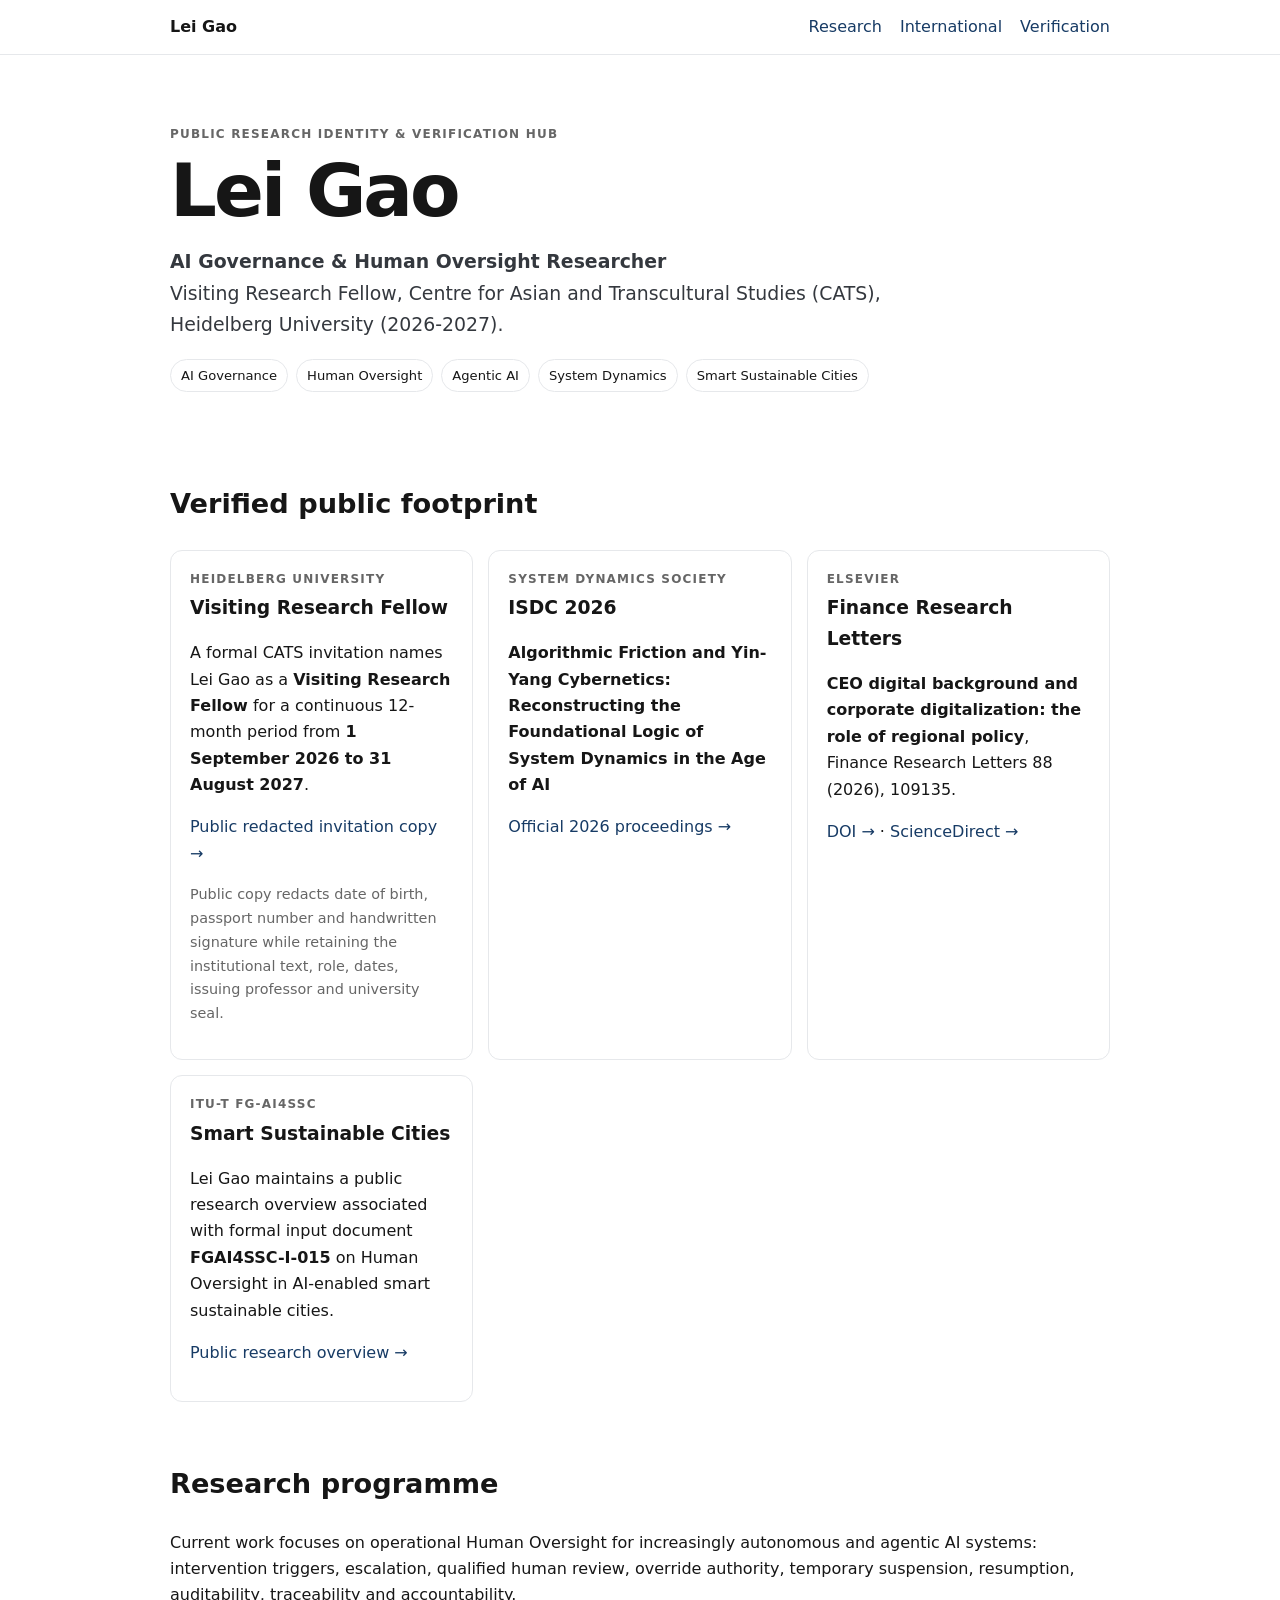
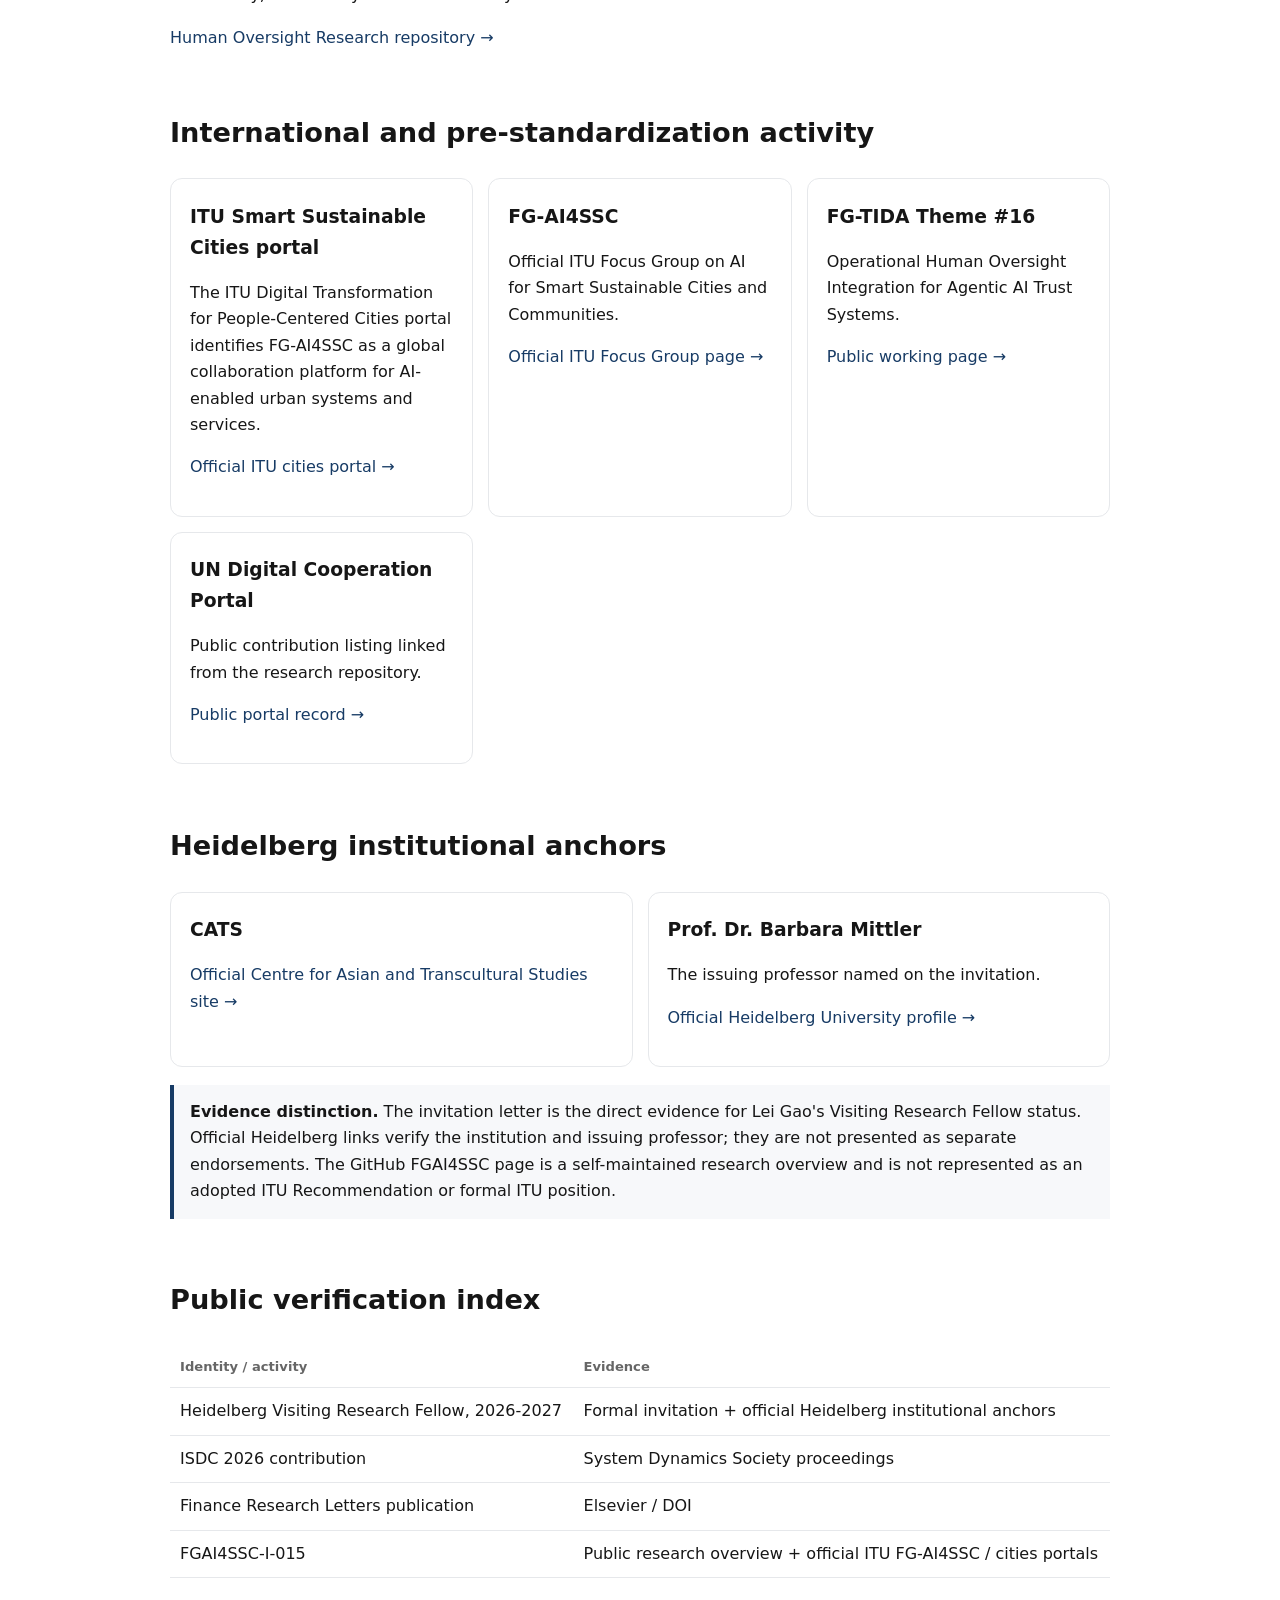
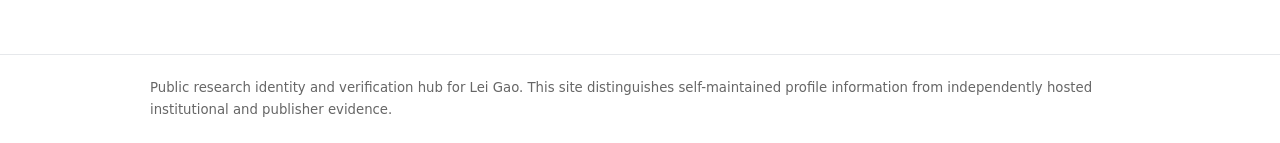
==== index.html @ b0c69d14 "Add files via upload" ====
<!doctype html>
<html lang="en">
<head>
<meta charset="utf-8">
<meta name="viewport" content="width=device-width, initial-scale=1">
<title>Lei Gao | AI Governance & Human Oversight Researcher</title>
<meta name="description" content="Public research identity and verification hub for Lei Gao: Heidelberg University, AI Governance, Human Oversight, ITU smart sustainable cities, System Dynamics, and peer-reviewed research.">
<link rel="canonical" href="https://leigao-research.github.io/leigao-research/">
<meta name="robots" content="index,follow">
<style>
:root{--ink:#161616;--muted:#666;--line:#e6e8eb;--soft:#f7f8fa;--accent:#173b65;--max:980px}
*{box-sizing:border-box}body{margin:0;color:var(--ink);font-family:Inter,ui-sans-serif,system-ui,-apple-system,"Segoe UI",Arial,sans-serif;line-height:1.65;background:#fff}
a{color:var(--accent);text-decoration:none}a:hover{text-decoration:underline}
header{border-bottom:1px solid var(--line);position:sticky;top:0;background:rgba(255,255,255,.97);z-index:5}
nav{max-width:var(--max);margin:auto;padding:14px 20px;display:flex;gap:18px;flex-wrap:wrap}
nav strong{margin-right:auto}.wrap{max-width:var(--max);margin:auto;padding:44px 20px 76px}
.hero{padding:26px 0 12px}.kicker{text-transform:uppercase;letter-spacing:.1em;font-size:.75rem;color:var(--muted);font-weight:800}
h1{font-size:clamp(2.5rem,7vw,4.6rem);letter-spacing:-.04em;line-height:1;margin:.12em 0 .25em}
h2{font-size:1.7rem;margin-top:2.2em}h3{margin:.2em 0 .55em}.lead{font-size:1.18rem;max-width:800px;color:#34383e}
.badges{display:flex;gap:8px;flex-wrap:wrap;margin:18px 0}.badge{border:1px solid var(--line);border-radius:999px;padding:5px 10px;font-size:.82rem}
.grid{display:grid;grid-template-columns:repeat(auto-fit,minmax(260px,1fr));gap:15px}.card{border:1px solid var(--line);border-radius:12px;padding:19px}
.evidence{border-left:4px solid var(--accent);padding:14px 16px;background:var(--soft);margin:18px 0}
table{width:100%;border-collapse:collapse}th,td{text-align:left;vertical-align:top;border-bottom:1px solid var(--line);padding:10px}th{font-size:.82rem;color:var(--muted)}
.note{font-size:.9rem;color:var(--muted)}footer{border-top:1px solid var(--line);padding:22px 20px;color:var(--muted);font-size:.83rem}footer div{max-width:var(--max);margin:auto}
</style>
<script type="application/ld+json">
{
  "@context":"https://schema.org",
  "@type":"ProfilePage",
  "@id":"https://leigao-research.github.io/leigao-research/#profile",
  "url":"https://leigao-research.github.io/leigao-research/",
  "mainEntity":{
    "@type":"Person",
    "@id":"https://leigao-research.github.io/leigao-research/#lei-gao",
    "name":"Lei Gao",
    "alternateName":["Gao Lei"],
    "url":"https://leigao-research.github.io/leigao-research/",
    "description":"AI Governance and Human Oversight researcher; Visiting Research Fellow at the Centre for Asian and Transcultural Studies (CATS), Heidelberg University, 2026-2027.",
    "affiliation":{
      "@type":"Organization",
      "name":"Centre for Asian and Transcultural Studies (CATS), Heidelberg University",
      "url":"https://www.cats.uni-heidelberg.de/index_en.html"
    },
    "sameAs":[
      "https://github.com/leigao-research",
      "https://www.linkedin.com/in/lei-gao-cybernetics"
    ],
    "knowsAbout":[
      "AI Governance","Human Oversight","Agentic AI","Responsible AI",
      "System Dynamics","Algorithmic Friction","Smart Sustainable Cities","Digital Governance"
    ]
  }
}
</script>
</head>
<body>
<header><nav><strong>Lei Gao</strong><a href="#research">Research</a><a href="#international">International</a><a href="#verification">Verification</a></nav></header>
<main class="wrap">
<section class="hero">
<div class="kicker">Public Research Identity & Verification Hub</div>
<h1>Lei Gao</h1>
<p class="lead"><strong>AI Governance & Human Oversight Researcher</strong><br>
Visiting Research Fellow, Centre for Asian and Transcultural Studies (CATS), Heidelberg University (2026-2027).</p>
<div class="badges"><span class="badge">AI Governance</span><span class="badge">Human Oversight</span><span class="badge">Agentic AI</span><span class="badge">System Dynamics</span><span class="badge">Smart Sustainable Cities</span></div>
</section>

<section id="verification">
<h2>Verified public footprint</h2>
<div class="grid">
<div class="card"><div class="kicker">Heidelberg University</div><h3>Visiting Research Fellow</h3>
<p>A formal CATS invitation names Lei Gao as a <strong>Visiting Research Fellow</strong> for a continuous 12-month period from <strong>1 September 2026 to 31 August 2027</strong>.</p>
<p><a href="heidelberg-invitation-lei-gao-2026-public.pdf">Public redacted invitation copy →</a></p>
<p class="note">Public copy redacts date of birth, passport number and handwritten signature while retaining the institutional text, role, dates, issuing professor and university seal.</p></div>

<div class="card"><div class="kicker">System Dynamics Society</div><h3>ISDC 2026</h3>
<p><strong>Algorithmic Friction and Yin-Yang Cybernetics: Reconstructing the Foundational Logic of System Dynamics in the Age of AI</strong></p>
<p><a href="https://proceedings.systemdynamics.org/2026/">Official 2026 proceedings →</a></p></div>

<div class="card"><div class="kicker">Elsevier</div><h3>Finance Research Letters</h3>
<p><strong>CEO digital background and corporate digitalization: the role of regional policy</strong>, Finance Research Letters 88 (2026), 109135.</p>
<p><a href="https://doi.org/10.1016/j.frl.2025.109135">DOI →</a> · <a href="https://www.sciencedirect.com/science/article/pii/S1544612325023840">ScienceDirect →</a></p></div>

<div class="card"><div class="kicker">ITU-T FG-AI4SSC</div><h3>Smart Sustainable Cities</h3>
<p>Lei Gao maintains a public research overview associated with formal input document <strong>FGAI4SSC-I-015</strong> on Human Oversight in AI-enabled smart sustainable cities.</p>
<p><a href="https://github.com/leigao-research/human-oversight-research/blob/main/smart-cities/FGAI4SSC-I-015-overview.md">Public research overview →</a></p></div>
</div>
</section>

<section id="research">
<h2>Research programme</h2>
<p>Current work focuses on operational Human Oversight for increasingly autonomous and agentic AI systems: intervention triggers, escalation, qualified human review, override authority, temporary suspension, resumption, auditability, traceability and accountability.</p>
<p><a href="https://github.com/leigao-research/human-oversight-research">Human Oversight Research repository →</a></p>
</section>

<section id="international">
<h2>International and pre-standardization activity</h2>
<div class="grid">
<div class="card"><h3>ITU Smart Sustainable Cities portal</h3>
<p>The ITU Digital Transformation for People-Centered Cities portal identifies FG-AI4SSC as a global collaboration platform for AI-enabled urban systems and services.</p>
<p><a href="https://www.itu.int/cities/">Official ITU cities portal →</a></p></div>

<div class="card"><h3>FG-AI4SSC</h3>
<p>Official ITU Focus Group on AI for Smart Sustainable Cities and Communities.</p>
<p><a href="https://www.itu.int/en/ITU-T/focusgroups/ai4ssc/Pages/default.aspx">Official ITU Focus Group page →</a></p></div>

<div class="card"><h3>FG-TIDA Theme #16</h3>
<p>Operational Human Oversight Integration for Agentic AI Trust Systems.</p>
<p><a href="https://github.com/FG-TIDA/themes/issues/16">Public working page →</a></p></div>

<div class="card"><h3>UN Digital Cooperation Portal</h3>
<p>Public contribution listing linked from the research repository.</p>
<p><a href="https://www.undigitalcooperation.org/organization/details?id=1830">Public portal record →</a></p></div>
</div>
</section>

<section>
<h2>Heidelberg institutional anchors</h2>
<div class="grid">
<div class="card"><h3>CATS</h3><p><a href="https://www.cats.uni-heidelberg.de/index_en.html">Official Centre for Asian and Transcultural Studies site →</a></p></div>
<div class="card"><h3>Prof. Dr. Barbara Mittler</h3><p>The issuing professor named on the invitation.</p><p><a href="https://www.zo.uni-heidelberg.de/de/china/institut/personen/mittler">Official Heidelberg University profile →</a></p></div>
</div>
<div class="evidence"><strong>Evidence distinction.</strong> The invitation letter is the direct evidence for Lei Gao's Visiting Research Fellow status. Official Heidelberg links verify the institution and issuing professor; they are not presented as separate endorsements. The GitHub FGAI4SSC page is a self-maintained research overview and is not represented as an adopted ITU Recommendation or formal ITU position.</div>
</section>

<section>
<h2>Public verification index</h2>
<table>
<thead><tr><th>Identity / activity</th><th>Evidence</th></tr></thead>
<tbody>
<tr><td>Heidelberg Visiting Research Fellow, 2026-2027</td><td>Formal invitation + official Heidelberg institutional anchors</td></tr>
<tr><td>ISDC 2026 contribution</td><td>System Dynamics Society proceedings</td></tr>
<tr><td>Finance Research Letters publication</td><td>Elsevier / DOI</td></tr>
<tr><td>FGAI4SSC-I-015</td><td>Public research overview + official ITU FG-AI4SSC / cities portals</td></tr>
</tbody>
</table>
</section>
</main>
<footer><div>Public research identity and verification hub for Lei Gao. This site distinguishes self-maintained profile information from independently hosted institutional and publisher evidence.</div></footer>
</body></html>
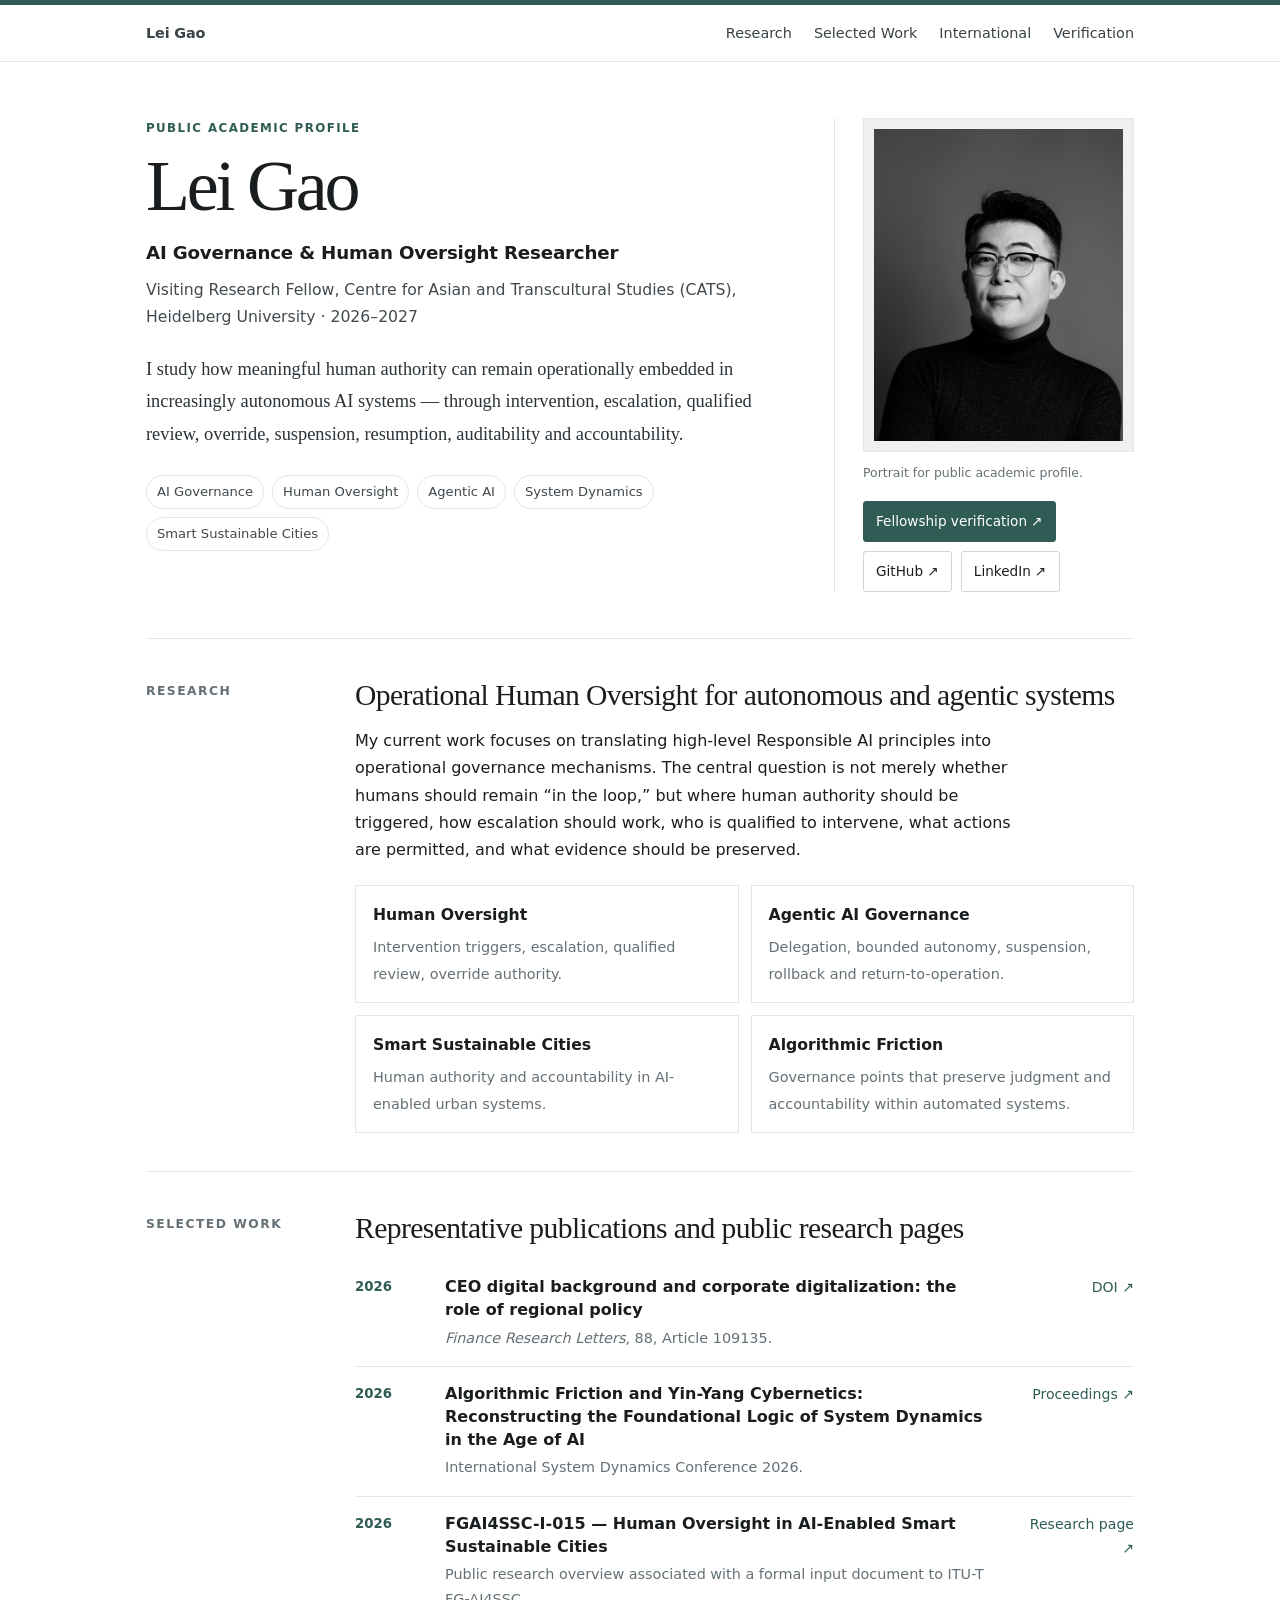
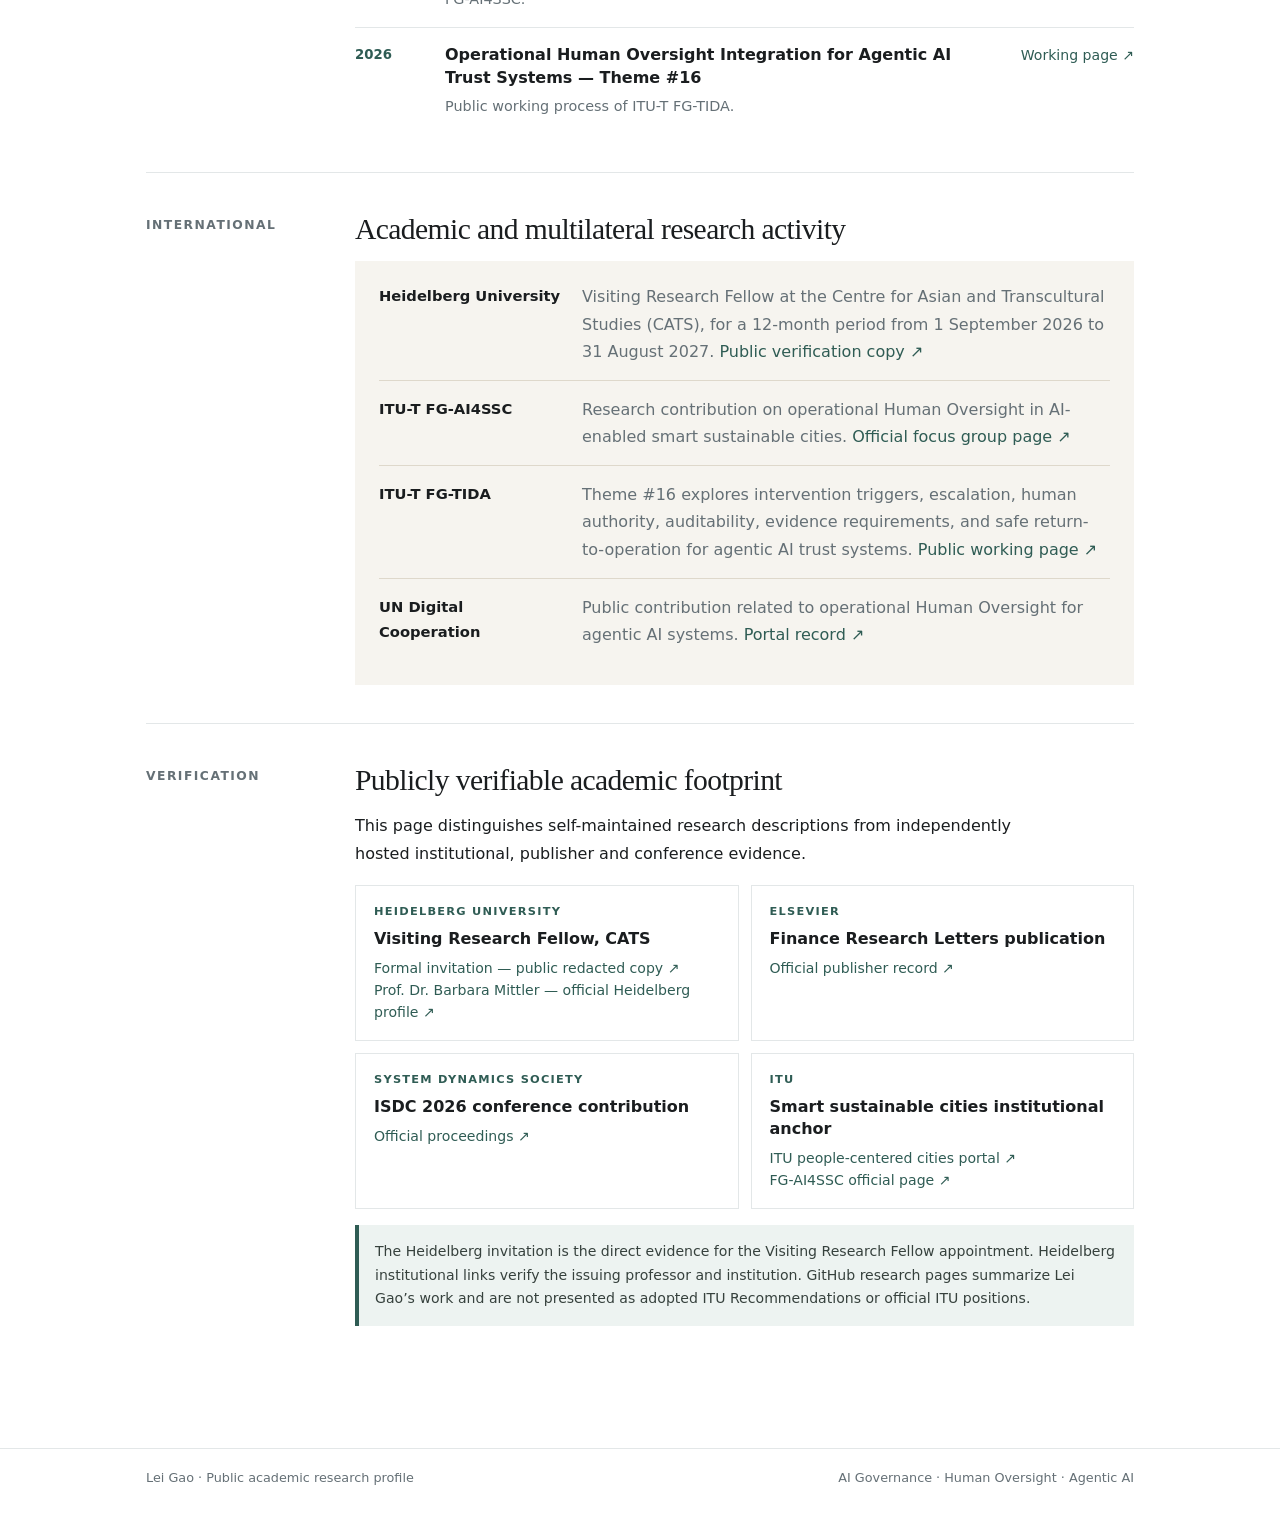
==== commit cf0e028f: "Add files via upload" ====
--- a/index.html
+++ b/index.html
@@ -4,25 +4,310 @@
 <meta charset="utf-8">
 <meta name="viewport" content="width=device-width, initial-scale=1">
 <title>Lei Gao | AI Governance & Human Oversight Researcher</title>
-<meta name="description" content="Public research identity and verification hub for Lei Gao: Heidelberg University, AI Governance, Human Oversight, ITU smart sustainable cities, System Dynamics, and peer-reviewed research.">
+<meta name="description" content="Lei Gao — AI Governance & Human Oversight researcher and Visiting Research Fellow at CATS, Heidelberg University. Research on agentic AI, human oversight, smart sustainable cities, system dynamics, and digital governance.">
+<meta name="robots" content="index,follow,max-image-preview:large">
 <link rel="canonical" href="https://leigao-research.github.io/leigao-research/">
-<meta name="robots" content="index,follow">
+<meta property="og:type" content="profile">
+<meta property="og:title" content="Lei Gao | AI Governance & Human Oversight Researcher">
+<meta property="og:description" content="Research profile, selected work, international contributions, and public verification links.">
+<meta property="og:url" content="https://leigao-research.github.io/leigao-research/">
+<meta property="og:image" content="https://leigao-research.github.io/leigao-research/lei-gao-portrait.jpg">
+
 <style>
-:root{--ink:#161616;--muted:#666;--line:#e6e8eb;--soft:#f7f8fa;--accent:#173b65;--max:980px}
-*{box-sizing:border-box}body{margin:0;color:var(--ink);font-family:Inter,ui-sans-serif,system-ui,-apple-system,"Segoe UI",Arial,sans-serif;line-height:1.65;background:#fff}
-a{color:var(--accent);text-decoration:none}a:hover{text-decoration:underline}
-header{border-bottom:1px solid var(--line);position:sticky;top:0;background:rgba(255,255,255,.97);z-index:5}
-nav{max-width:var(--max);margin:auto;padding:14px 20px;display:flex;gap:18px;flex-wrap:wrap}
-nav strong{margin-right:auto}.wrap{max-width:var(--max);margin:auto;padding:44px 20px 76px}
-.hero{padding:26px 0 12px}.kicker{text-transform:uppercase;letter-spacing:.1em;font-size:.75rem;color:var(--muted);font-weight:800}
-h1{font-size:clamp(2.5rem,7vw,4.6rem);letter-spacing:-.04em;line-height:1;margin:.12em 0 .25em}
-h2{font-size:1.7rem;margin-top:2.2em}h3{margin:.2em 0 .55em}.lead{font-size:1.18rem;max-width:800px;color:#34383e}
-.badges{display:flex;gap:8px;flex-wrap:wrap;margin:18px 0}.badge{border:1px solid var(--line);border-radius:999px;padding:5px 10px;font-size:.82rem}
-.grid{display:grid;grid-template-columns:repeat(auto-fit,minmax(260px,1fr));gap:15px}.card{border:1px solid var(--line);border-radius:12px;padding:19px}
-.evidence{border-left:4px solid var(--accent);padding:14px 16px;background:var(--soft);margin:18px 0}
-table{width:100%;border-collapse:collapse}th,td{text-align:left;vertical-align:top;border-bottom:1px solid var(--line);padding:10px}th{font-size:.82rem;color:var(--muted)}
-.note{font-size:.9rem;color:var(--muted)}footer{border-top:1px solid var(--line);padding:22px 20px;color:var(--muted);font-size:.83rem}footer div{max-width:var(--max);margin:auto}
+:root{
+  --ink:#1a1d1f;
+  --muted:#657076;
+  --line:#e3e7e8;
+  --accent:#2f5c54;
+  --accent-soft:#edf3f1;
+  --paper:#ffffff;
+  --warm:#f6f4ef;
+  --max:1040px;
+  --text:680px;
+}
+*{box-sizing:border-box}
+html{scroll-behavior:smooth}
+body{
+  margin:0;
+  color:var(--ink);
+  background:var(--paper);
+  font-family:Inter,ui-sans-serif,system-ui,-apple-system,BlinkMacSystemFont,"Segoe UI",Arial,sans-serif;
+  line-height:1.7;
+  -webkit-font-smoothing:antialiased;
+}
+a{color:var(--accent);text-decoration:none}
+a:hover{text-decoration:underline}
+.topline{height:5px;background:var(--accent)}
+header{
+  position:sticky;
+  top:0;
+  z-index:20;
+  background:rgba(255,255,255,.95);
+  backdrop-filter:blur(10px);
+  border-bottom:1px solid var(--line);
+}
+.nav{
+  max-width:var(--max);
+  margin:auto;
+  padding:16px 26px;
+  display:flex;
+  align-items:center;
+  gap:22px;
+}
+.brand{
+  margin-right:auto;
+  color:var(--ink);
+  font-size:.95rem;
+  font-weight:700;
+  letter-spacing:-.01em;
+}
+.nav a{color:#394247;font-size:.9rem}
+.wrap{max-width:var(--max);margin:auto;padding:0 26px 72px}
+.hero{
+  display:grid;
+  grid-template-columns:minmax(0, 1fr) 300px;
+  gap:54px;
+  align-items:start;
+  padding:56px 0 46px;
+}
+.kicker{
+  color:var(--accent);
+  font-size:.74rem;
+  text-transform:uppercase;
+  letter-spacing:.12em;
+  font-weight:800;
+  margin-bottom:14px;
+}
+h1{
+  margin:0;
+  font-family:Georgia,"Times New Roman",serif;
+  font-size:clamp(3.1rem,6vw,4.5rem);
+  line-height:.94;
+  font-weight:500;
+  letter-spacing:-.045em;
+}
+.role{
+  margin:18px 0 8px;
+  font-size:1.14rem;
+  font-weight:700;
+  letter-spacing:-.01em;
+}
+.affil{
+  color:#424a4f;
+  font-size:.98rem;
+  max-width:var(--text);
+}
+.summary{
+  max-width:var(--text);
+  margin-top:22px;
+  font-family:Georgia,"Times New Roman",serif;
+  font-size:1.15rem;
+  line-height:1.78;
+  color:#2c3338;
+}
+.tags{
+  display:flex;
+  flex-wrap:wrap;
+  gap:8px;
+  margin-top:24px;
+}
+.tag{
+  border:1px solid var(--line);
+  color:#40484d;
+  border-radius:999px;
+  padding:5px 10px;
+  font-size:.82rem;
+  background:#fff;
+}
+.hero-side{
+  border-left:1px solid var(--line);
+  padding-left:28px;
+}
+.portrait{
+  width:100%;
+  aspect-ratio:4/5;
+  object-fit:cover;
+  object-position:center top;
+  display:block;
+  background:#ddd;
+}
+.photo-wrap{
+  background:#f0f0f0;
+  border:1px solid var(--line);
+  padding:10px;
+}
+.caption{
+  font-size:.78rem;
+  color:var(--muted);
+  margin-top:10px;
+}
+.side-links{
+  margin-top:18px;
+  display:flex;
+  flex-wrap:wrap;
+  gap:9px;
+}
+.btn{
+  display:inline-flex;
+  align-items:center;
+  gap:6px;
+  padding:8px 12px;
+  border:1px solid #cfd6d8;
+  border-radius:3px;
+  color:var(--ink);
+  font-size:.85rem;
+}
+.btn.primary{
+  background:var(--accent);
+  color:#fff;
+  border-color:var(--accent);
+}
+.btn:hover{text-decoration:none;background:#f5f7f7}
+.btn.primary:hover{background:#254a44}
+.section{
+  display:grid;
+  grid-template-columns:175px minmax(0,1fr);
+  gap:34px;
+  padding:38px 0;
+  border-top:1px solid var(--line);
+}
+.label{
+  color:var(--muted);
+  font-size:.77rem;
+  text-transform:uppercase;
+  letter-spacing:.12em;
+  font-weight:800;
+  padding-top:4px;
+}
+.content h2{
+  margin:0 0 14px;
+  font-family:Georgia,"Times New Roman",serif;
+  font-size:1.85rem;
+  font-weight:500;
+  letter-spacing:-.02em;
+  line-height:1.22;
+}
+.content p{
+  max-width:var(--text);
+  margin:0 0 14px;
+}
+.muted{color:var(--muted)}
+.focus-grid{
+  display:grid;
+  grid-template-columns:repeat(2,minmax(0,1fr));
+  gap:12px;
+  margin-top:22px;
+}
+.focus-item{
+  border:1px solid var(--line);
+  padding:16px 17px 15px;
+}
+.focus-item strong{
+  display:block;
+  margin-bottom:4px;
+  font-size:.98rem;
+}
+.focus-item span{
+  color:var(--muted);
+  font-size:.9rem;
+  line-height:1.55;
+}
+.work-list{margin-top:4px}
+.work{
+  display:grid;
+  grid-template-columns:72px minmax(0,1fr) 120px;
+  gap:18px;
+  padding:16px 0;
+  border-top:1px solid var(--line);
+}
+.work:first-child{border-top:0}
+.year{color:var(--accent);font-weight:800;font-size:.83rem}
+.work-title{font-weight:700;line-height:1.42}
+.work-detail{color:var(--muted);font-size:.9rem;margin-top:4px}
+.work-link{text-align:right;font-size:.88rem}
+.panel{
+  background:var(--warm);
+  padding:22px 24px;
+  margin-top:6px;
+}
+.row{
+  display:grid;
+  grid-template-columns:185px 1fr;
+  gap:18px;
+  padding:15px 0;
+  border-top:1px solid #ded8cb;
+}
+.row:first-child{border-top:0;padding-top:0}
+.row strong{font-size:.92rem}
+.verify{
+  display:grid;
+  grid-template-columns:repeat(2,minmax(0,1fr));
+  gap:12px;
+  margin-top:18px;
+}
+.vcard{
+  border:1px solid var(--line);
+  padding:16px 18px;
+}
+.vsrc{
+  color:var(--accent);
+  font-size:.71rem;
+  text-transform:uppercase;
+  letter-spacing:.11em;
+  font-weight:800;
+}
+.vcard strong{
+  display:block;
+  margin:7px 0 8px;
+  line-height:1.38;
+}
+.vcard p{
+  margin:0;
+  color:var(--muted);
+  font-size:.88rem;
+  line-height:1.55;
+}
+.note{
+  margin-top:16px;
+  background:var(--accent-soft);
+  border-left:4px solid var(--accent);
+  padding:15px 16px;
+  font-size:.88rem;
+  color:#36413d;
+}
+footer{
+  border-top:1px solid var(--line);
+  margin-top:12px;
+}
+.footer{
+  max-width:var(--max);
+  margin:auto;
+  padding:18px 26px 28px;
+  display:flex;
+  justify-content:space-between;
+  gap:15px;
+  flex-wrap:wrap;
+  color:var(--muted);
+  font-size:.8rem;
+}
+@media (max-width:900px){
+  .hero{grid-template-columns:1fr;gap:28px}
+  .hero-side{border-left:0;border-top:1px solid var(--line);padding-left:0;padding-top:24px;max-width:400px}
+  .section{grid-template-columns:1fr;gap:10px}
+  .work{grid-template-columns:62px 1fr}
+  .work-link{grid-column:2;text-align:left}
+}
+@media (max-width:620px){
+  .nav{padding:14px 18px}
+  .nav a{display:none}
+  .wrap{padding:0 18px 56px}
+  .summary{font-size:1.06rem}
+  .focus-grid,.verify{grid-template-columns:1fr}
+  .row{grid-template-columns:1fr}
+  .footer{padding:18px}
+}
 </style>
+
 <script type="application/ld+json">
 {
   "@context":"https://schema.org",
@@ -35,7 +320,9 @@
     "name":"Lei Gao",
     "alternateName":["Gao Lei"],
     "url":"https://leigao-research.github.io/leigao-research/",
-    "description":"AI Governance and Human Oversight researcher; Visiting Research Fellow at the Centre for Asian and Transcultural Studies (CATS), Heidelberg University, 2026-2027.",
+    "jobTitle":"AI Governance & Human Oversight Researcher",
+    "description":"Researcher working on operational Human Oversight, agentic AI governance, smart sustainable cities, system dynamics, and digital governance.",
+    "image":"https://leigao-research.github.io/leigao-research/lei-gao-portrait.jpg",
     "affiliation":{
       "@type":"Organization",
       "name":"Centre for Asian and Transcultural Studies (CATS), Heidelberg University",
@@ -46,94 +333,190 @@
       "https://www.linkedin.com/in/lei-gao-cybernetics"
     ],
     "knowsAbout":[
-      "AI Governance","Human Oversight","Agentic AI","Responsible AI",
-      "System Dynamics","Algorithmic Friction","Smart Sustainable Cities","Digital Governance"
+      "AI Governance",
+      "Human Oversight",
+      "Agentic AI",
+      "Responsible AI",
+      "System Dynamics",
+      "Algorithmic Friction",
+      "Smart Sustainable Cities",
+      "Digital Governance"
     ]
   }
 }
 </script>
 </head>
 <body>
-<header><nav><strong>Lei Gao</strong><a href="#research">Research</a><a href="#international">International</a><a href="#verification">Verification</a></nav></header>
-<main class="wrap">
-<section class="hero">
-<div class="kicker">Public Research Identity & Verification Hub</div>
-<h1>Lei Gao</h1>
-<p class="lead"><strong>AI Governance & Human Oversight Researcher</strong><br>
-Visiting Research Fellow, Centre for Asian and Transcultural Studies (CATS), Heidelberg University (2026-2027).</p>
-<div class="badges"><span class="badge">AI Governance</span><span class="badge">Human Oversight</span><span class="badge">Agentic AI</span><span class="badge">System Dynamics</span><span class="badge">Smart Sustainable Cities</span></div>
-</section>
-
-<section id="verification">
-<h2>Verified public footprint</h2>
-<div class="grid">
-<div class="card"><div class="kicker">Heidelberg University</div><h3>Visiting Research Fellow</h3>
-<p>A formal CATS invitation names Lei Gao as a <strong>Visiting Research Fellow</strong> for a continuous 12-month period from <strong>1 September 2026 to 31 August 2027</strong>.</p>
-<p><a href="heidelberg-invitation-lei-gao-2026-public.pdf">Public redacted invitation copy →</a></p>
-<p class="note">Public copy redacts date of birth, passport number and handwritten signature while retaining the institutional text, role, dates, issuing professor and university seal.</p></div>
-
-<div class="card"><div class="kicker">System Dynamics Society</div><h3>ISDC 2026</h3>
-<p><strong>Algorithmic Friction and Yin-Yang Cybernetics: Reconstructing the Foundational Logic of System Dynamics in the Age of AI</strong></p>
-<p><a href="https://proceedings.systemdynamics.org/2026/">Official 2026 proceedings →</a></p></div>
-
-<div class="card"><div class="kicker">Elsevier</div><h3>Finance Research Letters</h3>
-<p><strong>CEO digital background and corporate digitalization: the role of regional policy</strong>, Finance Research Letters 88 (2026), 109135.</p>
-<p><a href="https://doi.org/10.1016/j.frl.2025.109135">DOI →</a> · <a href="https://www.sciencedirect.com/science/article/pii/S1544612325023840">ScienceDirect →</a></p></div>
-
-<div class="card"><div class="kicker">ITU-T FG-AI4SSC</div><h3>Smart Sustainable Cities</h3>
-<p>Lei Gao maintains a public research overview associated with formal input document <strong>FGAI4SSC-I-015</strong> on Human Oversight in AI-enabled smart sustainable cities.</p>
-<p><a href="https://github.com/leigao-research/human-oversight-research/blob/main/smart-cities/FGAI4SSC-I-015-overview.md">Public research overview →</a></p></div>
-</div>
-</section>
-
-<section id="research">
-<h2>Research programme</h2>
-<p>Current work focuses on operational Human Oversight for increasingly autonomous and agentic AI systems: intervention triggers, escalation, qualified human review, override authority, temporary suspension, resumption, auditability, traceability and accountability.</p>
-<p><a href="https://github.com/leigao-research/human-oversight-research">Human Oversight Research repository →</a></p>
-</section>
-
-<section id="international">
-<h2>International and pre-standardization activity</h2>
-<div class="grid">
-<div class="card"><h3>ITU Smart Sustainable Cities portal</h3>
-<p>The ITU Digital Transformation for People-Centered Cities portal identifies FG-AI4SSC as a global collaboration platform for AI-enabled urban systems and services.</p>
-<p><a href="https://www.itu.int/cities/">Official ITU cities portal →</a></p></div>
-
-<div class="card"><h3>FG-AI4SSC</h3>
-<p>Official ITU Focus Group on AI for Smart Sustainable Cities and Communities.</p>
-<p><a href="https://www.itu.int/en/ITU-T/focusgroups/ai4ssc/Pages/default.aspx">Official ITU Focus Group page →</a></p></div>
-
-<div class="card"><h3>FG-TIDA Theme #16</h3>
-<p>Operational Human Oversight Integration for Agentic AI Trust Systems.</p>
-<p><a href="https://github.com/FG-TIDA/themes/issues/16">Public working page →</a></p></div>
-
-<div class="card"><h3>UN Digital Cooperation Portal</h3>
-<p>Public contribution listing linked from the research repository.</p>
-<p><a href="https://www.undigitalcooperation.org/organization/details?id=1830">Public portal record →</a></p></div>
-</div>
-</section>
-
-<section>
-<h2>Heidelberg institutional anchors</h2>
-<div class="grid">
-<div class="card"><h3>CATS</h3><p><a href="https://www.cats.uni-heidelberg.de/index_en.html">Official Centre for Asian and Transcultural Studies site →</a></p></div>
-<div class="card"><h3>Prof. Dr. Barbara Mittler</h3><p>The issuing professor named on the invitation.</p><p><a href="https://www.zo.uni-heidelberg.de/de/china/institut/personen/mittler">Official Heidelberg University profile →</a></p></div>
-</div>
-<div class="evidence"><strong>Evidence distinction.</strong> The invitation letter is the direct evidence for Lei Gao's Visiting Research Fellow status. Official Heidelberg links verify the institution and issuing professor; they are not presented as separate endorsements. The GitHub FGAI4SSC page is a self-maintained research overview and is not represented as an adopted ITU Recommendation or formal ITU position.</div>
-</section>
-
-<section>
-<h2>Public verification index</h2>
-<table>
-<thead><tr><th>Identity / activity</th><th>Evidence</th></tr></thead>
-<tbody>
-<tr><td>Heidelberg Visiting Research Fellow, 2026-2027</td><td>Formal invitation + official Heidelberg institutional anchors</td></tr>
-<tr><td>ISDC 2026 contribution</td><td>System Dynamics Society proceedings</td></tr>
-<tr><td>Finance Research Letters publication</td><td>Elsevier / DOI</td></tr>
-<tr><td>FGAI4SSC-I-015</td><td>Public research overview + official ITU FG-AI4SSC / cities portals</td></tr>
-</tbody>
-</table>
-</section>
+<div class="topline"></div>
+
+<header>
+  <nav class="nav">
+    <a class="brand" href="#top">Lei Gao</a>
+    <a href="#research">Research</a>
+    <a href="#work">Selected Work</a>
+    <a href="#international">International</a>
+    <a href="#verification">Verification</a>
+  </nav>
+</header>
+
+<main class="wrap" id="top">
+  <section class="hero">
+    <div>
+      <div class="kicker">Public academic profile</div>
+      <h1>Lei Gao</h1>
+      <div class="role">AI Governance &amp; Human Oversight Researcher</div>
+      <div class="affil">Visiting Research Fellow, Centre for Asian and Transcultural Studies (CATS), Heidelberg University · 2026–2027</div>
+      <p class="summary">
+        I study how meaningful human authority can remain operationally embedded in increasingly autonomous AI systems — through intervention, escalation, qualified review, override, suspension, resumption, auditability and accountability.
+      </p>
+      <div class="tags">
+        <span class="tag">AI Governance</span>
+        <span class="tag">Human Oversight</span>
+        <span class="tag">Agentic AI</span>
+        <span class="tag">System Dynamics</span>
+        <span class="tag">Smart Sustainable Cities</span>
+      </div>
+    </div>
+
+    <aside class="hero-side">
+      <div class="photo-wrap">
+        <img class="portrait" src="lei-gao-portrait.jpg" alt="Portrait of Lei Gao">
+      </div>
+      <div class="caption">Portrait for public academic profile.</div>
+      <div class="side-links">
+        <a class="btn primary" href="heidelberg-invitation-lei-gao-2026-public.pdf">Fellowship verification ↗</a>
+        <a class="btn" href="https://github.com/leigao-research">GitHub ↗</a>
+        <a class="btn" href="https://www.linkedin.com/in/lei-gao-cybernetics">LinkedIn ↗</a>
+      </div>
+    </aside>
+  </section>
+
+  <section class="section" id="research">
+    <div class="label">Research</div>
+    <div class="content">
+      <h2>Operational Human Oversight for autonomous and agentic systems</h2>
+      <p>
+        My current work focuses on translating high-level Responsible AI principles into operational governance mechanisms. The central question is not merely whether humans should remain “in the loop,” but where human authority should be triggered, how escalation should work, who is qualified to intervene, what actions are permitted, and what evidence should be preserved.
+      </p>
+      <div class="focus-grid">
+        <div class="focus-item"><strong>Human Oversight</strong><span>Intervention triggers, escalation, qualified review, override authority.</span></div>
+        <div class="focus-item"><strong>Agentic AI Governance</strong><span>Delegation, bounded autonomy, suspension, rollback and return-to-operation.</span></div>
+        <div class="focus-item"><strong>Smart Sustainable Cities</strong><span>Human authority and accountability in AI-enabled urban systems.</span></div>
+        <div class="focus-item"><strong>Algorithmic Friction</strong><span>Governance points that preserve judgment and accountability within automated systems.</span></div>
+      </div>
+    </div>
+  </section>
+
+  <section class="section" id="work">
+    <div class="label">Selected work</div>
+    <div class="content">
+      <h2>Representative publications and public research pages</h2>
+      <div class="work-list">
+        <div class="work">
+          <div class="year">2026</div>
+          <div>
+            <div class="work-title">CEO digital background and corporate digitalization: the role of regional policy</div>
+            <div class="work-detail"><em>Finance Research Letters</em>, 88, Article 109135.</div>
+          </div>
+          <div class="work-link"><a href="https://doi.org/10.1016/j.frl.2025.109135">DOI ↗</a></div>
+        </div>
+
+        <div class="work">
+          <div class="year">2026</div>
+          <div>
+            <div class="work-title">Algorithmic Friction and Yin-Yang Cybernetics: Reconstructing the Foundational Logic of System Dynamics in the Age of AI</div>
+            <div class="work-detail">International System Dynamics Conference 2026.</div>
+          </div>
+          <div class="work-link"><a href="https://proceedings.systemdynamics.org/2026/">Proceedings ↗</a></div>
+        </div>
+
+        <div class="work">
+          <div class="year">2026</div>
+          <div>
+            <div class="work-title">FGAI4SSC-I-015 — Human Oversight in AI-Enabled Smart Sustainable Cities</div>
+            <div class="work-detail">Public research overview associated with a formal input document to ITU-T FG-AI4SSC.</div>
+          </div>
+          <div class="work-link"><a href="https://github.com/leigao-research/human-oversight-research/blob/main/smart-cities/FGAI4SSC-I-015-overview.md">Research page ↗</a></div>
+        </div>
+
+        <div class="work">
+          <div class="year">2026</div>
+          <div>
+            <div class="work-title">Operational Human Oversight Integration for Agentic AI Trust Systems — Theme #16</div>
+            <div class="work-detail">Public working process of ITU-T FG-TIDA.</div>
+          </div>
+          <div class="work-link"><a href="https://github.com/FG-TIDA/themes/issues/16">Working page ↗</a></div>
+        </div>
+      </div>
+    </div>
+  </section>
+
+  <section class="section" id="international">
+    <div class="label">International</div>
+    <div class="content">
+      <h2>Academic and multilateral research activity</h2>
+      <div class="panel">
+        <div class="row">
+          <strong>Heidelberg University</strong>
+          <div class="muted">Visiting Research Fellow at the Centre for Asian and Transcultural Studies (CATS), for a 12-month period from 1 September 2026 to 31 August 2027. <a href="heidelberg-invitation-lei-gao-2026-public.pdf">Public verification copy ↗</a></div>
+        </div>
+        <div class="row">
+          <strong>ITU-T FG-AI4SSC</strong>
+          <div class="muted">Research contribution on operational Human Oversight in AI-enabled smart sustainable cities. <a href="https://www.itu.int/en/ITU-T/focusgroups/ai4ssc/Pages/default.aspx">Official focus group page ↗</a></div>
+        </div>
+        <div class="row">
+          <strong>ITU-T FG-TIDA</strong>
+          <div class="muted">Theme #16 explores intervention triggers, escalation, human authority, auditability, evidence requirements, and safe return-to-operation for agentic AI trust systems. <a href="https://github.com/FG-TIDA/themes/issues/16">Public working page ↗</a></div>
+        </div>
+        <div class="row">
+          <strong>UN Digital Cooperation</strong>
+          <div class="muted">Public contribution related to operational Human Oversight for agentic AI systems. <a href="https://www.undigitalcooperation.org/organization/details?id=1830">Portal record ↗</a></div>
+        </div>
+      </div>
+    </div>
+  </section>
+
+  <section class="section" id="verification">
+    <div class="label">Verification</div>
+    <div class="content">
+      <h2>Publicly verifiable academic footprint</h2>
+      <p>This page distinguishes self-maintained research descriptions from independently hosted institutional, publisher and conference evidence.</p>
+      <div class="verify">
+        <div class="vcard">
+          <div class="vsrc">Heidelberg University</div>
+          <strong>Visiting Research Fellow, CATS</strong>
+          <p><a href="heidelberg-invitation-lei-gao-2026-public.pdf">Formal invitation — public redacted copy ↗</a><br>
+          <a href="https://www.zo.uni-heidelberg.de/de/china/institut/personen/mittler">Prof. Dr. Barbara Mittler — official Heidelberg profile ↗</a></p>
+        </div>
+        <div class="vcard">
+          <div class="vsrc">Elsevier</div>
+          <strong>Finance Research Letters publication</strong>
+          <p><a href="https://www.sciencedirect.com/science/article/pii/S1544612325023840">Official publisher record ↗</a></p>
+        </div>
+        <div class="vcard">
+          <div class="vsrc">System Dynamics Society</div>
+          <strong>ISDC 2026 conference contribution</strong>
+          <p><a href="https://proceedings.systemdynamics.org/2026/">Official proceedings ↗</a></p>
+        </div>
+        <div class="vcard">
+          <div class="vsrc">ITU</div>
+          <strong>Smart sustainable cities institutional anchor</strong>
+          <p><a href="https://www.itu.int/cities/">ITU people-centered cities portal ↗</a><br>
+          <a href="https://www.itu.int/en/ITU-T/focusgroups/ai4ssc/Pages/default.aspx">FG-AI4SSC official page ↗</a></p>
+        </div>
+      </div>
+      <div class="note">
+        The Heidelberg invitation is the direct evidence for the Visiting Research Fellow appointment. Heidelberg institutional links verify the issuing professor and institution. GitHub research pages summarize Lei Gao’s work and are not presented as adopted ITU Recommendations or official ITU positions.
+      </div>
+    </div>
+  </section>
 </main>
-<footer><div>Public research identity and verification hub for Lei Gao. This site distinguishes self-maintained profile information from independently hosted institutional and publisher evidence.</div></footer>
-</body></html>+
+<footer>
+  <div class="footer">
+    <span>Lei Gao · Public academic research profile</span>
+    <span>AI Governance · Human Oversight · Agentic AI</span>
+  </div>
+</footer>
+</body>
+</html>
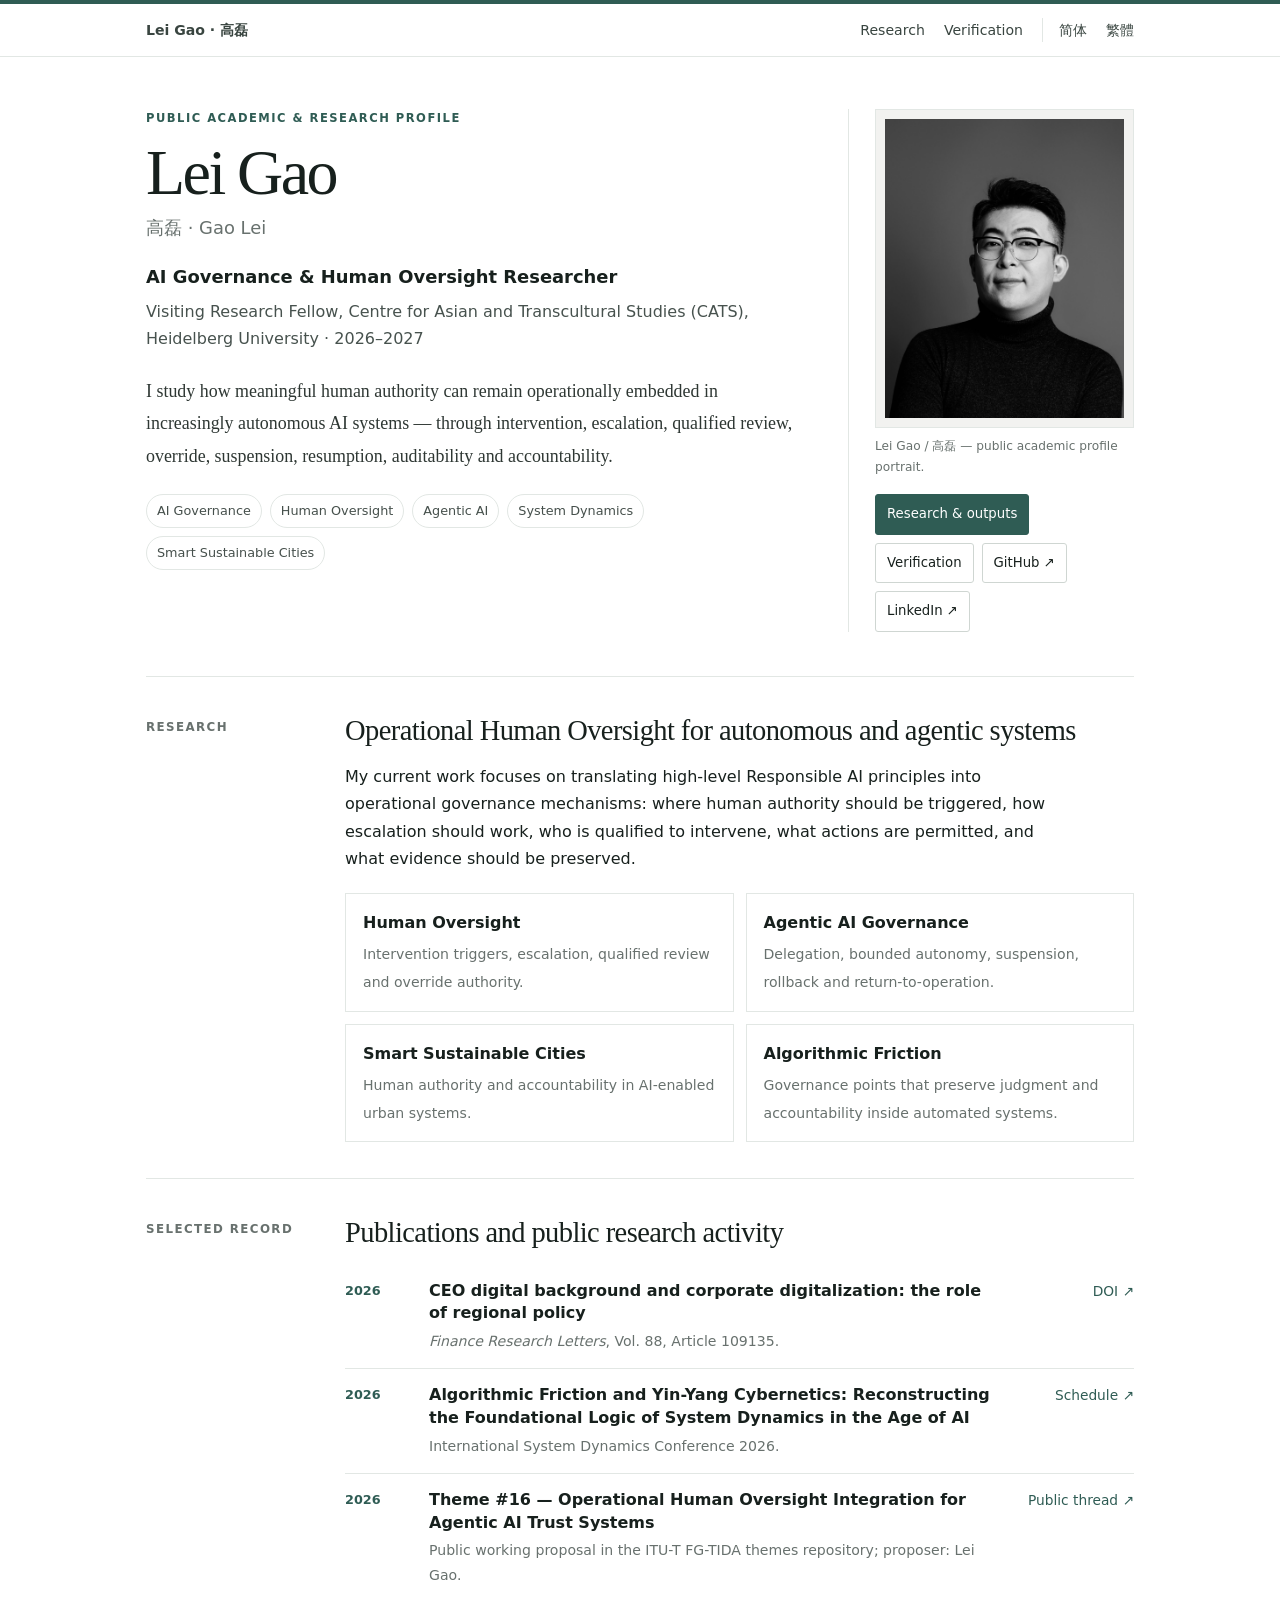
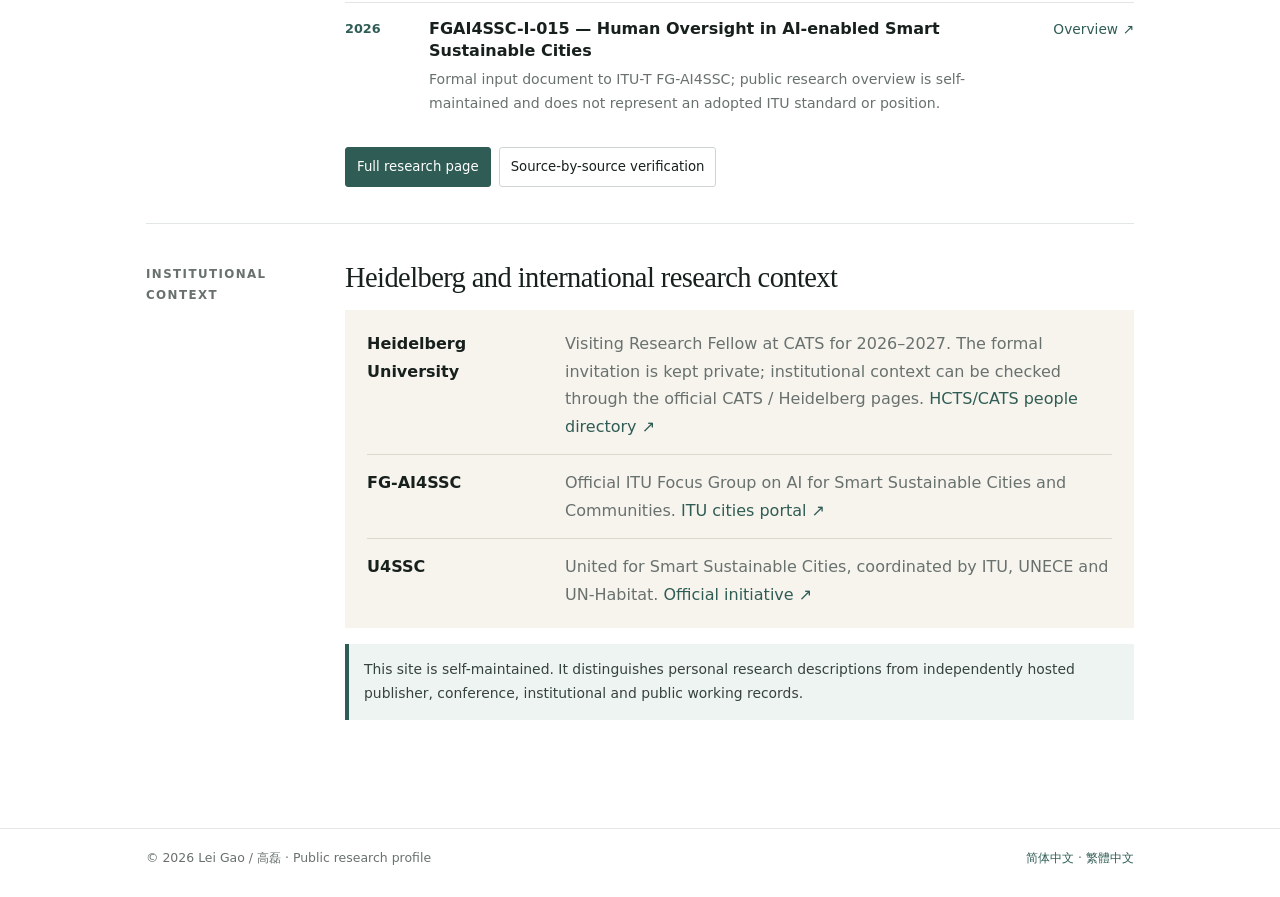
==== commit 82419919: "Add files via upload Refresh lei-gao.com multilingual academic profile" ====
--- a/index.html
+++ b/index.html
@@ -1,522 +1,28 @@
-<!doctype html>
-<html lang="en">
-<head>
-<meta charset="utf-8">
-<meta name="viewport" content="width=device-width, initial-scale=1">
-<title>Lei Gao | AI Governance & Human Oversight Researcher</title>
-<meta name="description" content="Lei Gao — AI Governance & Human Oversight researcher and Visiting Research Fellow at CATS, Heidelberg University. Research on agentic AI, human oversight, smart sustainable cities, system dynamics, and digital governance.">
-<meta name="robots" content="index,follow,max-image-preview:large">
-<link rel="canonical" href="https://leigao-research.github.io/leigao-research/">
-<meta property="og:type" content="profile">
-<meta property="og:title" content="Lei Gao | AI Governance & Human Oversight Researcher">
-<meta property="og:description" content="Research profile, selected work, international contributions, and public verification links.">
-<meta property="og:url" content="https://leigao-research.github.io/leigao-research/">
-<meta property="og:image" content="https://leigao-research.github.io/leigao-research/lei-gao-portrait.jpg">
-
-<style>
-:root{
-  --ink:#1a1d1f;
-  --muted:#657076;
-  --line:#e3e7e8;
-  --accent:#2f5c54;
-  --accent-soft:#edf3f1;
-  --paper:#ffffff;
-  --warm:#f6f4ef;
-  --max:1040px;
-  --text:680px;
-}
-*{box-sizing:border-box}
-html{scroll-behavior:smooth}
-body{
-  margin:0;
-  color:var(--ink);
-  background:var(--paper);
-  font-family:Inter,ui-sans-serif,system-ui,-apple-system,BlinkMacSystemFont,"Segoe UI",Arial,sans-serif;
-  line-height:1.7;
-  -webkit-font-smoothing:antialiased;
-}
-a{color:var(--accent);text-decoration:none}
-a:hover{text-decoration:underline}
-.topline{height:5px;background:var(--accent)}
-header{
-  position:sticky;
-  top:0;
-  z-index:20;
-  background:rgba(255,255,255,.95);
-  backdrop-filter:blur(10px);
-  border-bottom:1px solid var(--line);
-}
-.nav{
-  max-width:var(--max);
-  margin:auto;
-  padding:16px 26px;
-  display:flex;
-  align-items:center;
-  gap:22px;
-}
-.brand{
-  margin-right:auto;
-  color:var(--ink);
-  font-size:.95rem;
-  font-weight:700;
-  letter-spacing:-.01em;
-}
-.nav a{color:#394247;font-size:.9rem}
-.wrap{max-width:var(--max);margin:auto;padding:0 26px 72px}
-.hero{
-  display:grid;
-  grid-template-columns:minmax(0, 1fr) 300px;
-  gap:54px;
-  align-items:start;
-  padding:56px 0 46px;
-}
-.kicker{
-  color:var(--accent);
-  font-size:.74rem;
-  text-transform:uppercase;
-  letter-spacing:.12em;
-  font-weight:800;
-  margin-bottom:14px;
-}
-h1{
-  margin:0;
-  font-family:Georgia,"Times New Roman",serif;
-  font-size:clamp(3.1rem,6vw,4.5rem);
-  line-height:.94;
-  font-weight:500;
-  letter-spacing:-.045em;
-}
-.role{
-  margin:18px 0 8px;
-  font-size:1.14rem;
-  font-weight:700;
-  letter-spacing:-.01em;
-}
-.affil{
-  color:#424a4f;
-  font-size:.98rem;
-  max-width:var(--text);
-}
-.summary{
-  max-width:var(--text);
-  margin-top:22px;
-  font-family:Georgia,"Times New Roman",serif;
-  font-size:1.15rem;
-  line-height:1.78;
-  color:#2c3338;
-}
-.tags{
-  display:flex;
-  flex-wrap:wrap;
-  gap:8px;
-  margin-top:24px;
-}
-.tag{
-  border:1px solid var(--line);
-  color:#40484d;
-  border-radius:999px;
-  padding:5px 10px;
-  font-size:.82rem;
-  background:#fff;
-}
-.hero-side{
-  border-left:1px solid var(--line);
-  padding-left:28px;
-}
-.portrait{
-  width:100%;
-  aspect-ratio:4/5;
-  object-fit:cover;
-  object-position:center top;
-  display:block;
-  background:#ddd;
-}
-.photo-wrap{
-  background:#f0f0f0;
-  border:1px solid var(--line);
-  padding:10px;
-}
-.caption{
-  font-size:.78rem;
-  color:var(--muted);
-  margin-top:10px;
-}
-.side-links{
-  margin-top:18px;
-  display:flex;
-  flex-wrap:wrap;
-  gap:9px;
-}
-.btn{
-  display:inline-flex;
-  align-items:center;
-  gap:6px;
-  padding:8px 12px;
-  border:1px solid #cfd6d8;
-  border-radius:3px;
-  color:var(--ink);
-  font-size:.85rem;
-}
-.btn.primary{
-  background:var(--accent);
-  color:#fff;
-  border-color:var(--accent);
-}
-.btn:hover{text-decoration:none;background:#f5f7f7}
-.btn.primary:hover{background:#254a44}
-.section{
-  display:grid;
-  grid-template-columns:175px minmax(0,1fr);
-  gap:34px;
-  padding:38px 0;
-  border-top:1px solid var(--line);
-}
-.label{
-  color:var(--muted);
-  font-size:.77rem;
-  text-transform:uppercase;
-  letter-spacing:.12em;
-  font-weight:800;
-  padding-top:4px;
-}
-.content h2{
-  margin:0 0 14px;
-  font-family:Georgia,"Times New Roman",serif;
-  font-size:1.85rem;
-  font-weight:500;
-  letter-spacing:-.02em;
-  line-height:1.22;
-}
-.content p{
-  max-width:var(--text);
-  margin:0 0 14px;
-}
-.muted{color:var(--muted)}
-.focus-grid{
-  display:grid;
-  grid-template-columns:repeat(2,minmax(0,1fr));
-  gap:12px;
-  margin-top:22px;
-}
-.focus-item{
-  border:1px solid var(--line);
-  padding:16px 17px 15px;
-}
-.focus-item strong{
-  display:block;
-  margin-bottom:4px;
-  font-size:.98rem;
-}
-.focus-item span{
-  color:var(--muted);
-  font-size:.9rem;
-  line-height:1.55;
-}
-.work-list{margin-top:4px}
-.work{
-  display:grid;
-  grid-template-columns:72px minmax(0,1fr) 120px;
-  gap:18px;
-  padding:16px 0;
-  border-top:1px solid var(--line);
-}
-.work:first-child{border-top:0}
-.year{color:var(--accent);font-weight:800;font-size:.83rem}
-.work-title{font-weight:700;line-height:1.42}
-.work-detail{color:var(--muted);font-size:.9rem;margin-top:4px}
-.work-link{text-align:right;font-size:.88rem}
-.panel{
-  background:var(--warm);
-  padding:22px 24px;
-  margin-top:6px;
-}
-.row{
-  display:grid;
-  grid-template-columns:185px 1fr;
-  gap:18px;
-  padding:15px 0;
-  border-top:1px solid #ded8cb;
-}
-.row:first-child{border-top:0;padding-top:0}
-.row strong{font-size:.92rem}
-.verify{
-  display:grid;
-  grid-template-columns:repeat(2,minmax(0,1fr));
-  gap:12px;
-  margin-top:18px;
-}
-.vcard{
-  border:1px solid var(--line);
-  padding:16px 18px;
-}
-.vsrc{
-  color:var(--accent);
-  font-size:.71rem;
-  text-transform:uppercase;
-  letter-spacing:.11em;
-  font-weight:800;
-}
-.vcard strong{
-  display:block;
-  margin:7px 0 8px;
-  line-height:1.38;
-}
-.vcard p{
-  margin:0;
-  color:var(--muted);
-  font-size:.88rem;
-  line-height:1.55;
-}
-.note{
-  margin-top:16px;
-  background:var(--accent-soft);
-  border-left:4px solid var(--accent);
-  padding:15px 16px;
-  font-size:.88rem;
-  color:#36413d;
-}
-footer{
-  border-top:1px solid var(--line);
-  margin-top:12px;
-}
-.footer{
-  max-width:var(--max);
-  margin:auto;
-  padding:18px 26px 28px;
-  display:flex;
-  justify-content:space-between;
-  gap:15px;
-  flex-wrap:wrap;
-  color:var(--muted);
-  font-size:.8rem;
-}
-@media (max-width:900px){
-  .hero{grid-template-columns:1fr;gap:28px}
-  .hero-side{border-left:0;border-top:1px solid var(--line);padding-left:0;padding-top:24px;max-width:400px}
-  .section{grid-template-columns:1fr;gap:10px}
-  .work{grid-template-columns:62px 1fr}
-  .work-link{grid-column:2;text-align:left}
-}
-@media (max-width:620px){
-  .nav{padding:14px 18px}
-  .nav a{display:none}
-  .wrap{padding:0 18px 56px}
-  .summary{font-size:1.06rem}
-  .focus-grid,.verify{grid-template-columns:1fr}
-  .row{grid-template-columns:1fr}
-  .footer{padding:18px}
-}
-</style>
-
-<script type="application/ld+json">
-{
+<!doctype html><html lang="en"><head><meta charset="utf-8"><meta name="viewport" content="width=device-width,initial-scale=1"><title>Lei Gao (高磊) | AI Governance & Human Oversight</title><meta name="description" content="Lei Gao (高磊), AI governance and human oversight researcher; Visiting Research Fellow at CATS, Heidelberg University. Publications and public research record."><meta name="robots" content="index,follow,max-image-preview:large,max-snippet:-1,max-video-preview:-1">
+<link rel="icon" href="/favicon.svg" type="image/svg+xml">
+<link rel="stylesheet" href="/site.css"><link rel="canonical" href="https://lei-gao.com/"><link rel="alternate" hreflang="en" href="https://lei-gao.com/"><link rel="alternate" hreflang="zh-CN" href="https://lei-gao.com/zh-cn.html"><link rel="alternate" hreflang="zh-Hant" href="https://lei-gao.com/zh-hant.html"><link rel="alternate" hreflang="x-default" href="https://lei-gao.com/"><meta property="og:type" content="profile"><meta property="og:title" content="Lei Gao (高磊) | AI Governance & Human Oversight"><meta property="og:description" content="Public research profile, selected work and independently hosted verification links."><meta property="og:url" content="https://lei-gao.com/"><meta property="og:image" content="https://lei-gao.com/lei-gao-portrait.jpg"><script type="application/ld+json">{
   "@context":"https://schema.org",
   "@type":"ProfilePage",
-  "@id":"https://leigao-research.github.io/leigao-research/#profile",
-  "url":"https://leigao-research.github.io/leigao-research/",
+  "@id":"https://lei-gao.com/#profile",
+  "url":"https://lei-gao.com/",
+  "name":"Lei Gao (高磊) — public research profile",
   "mainEntity":{
     "@type":"Person",
-    "@id":"https://leigao-research.github.io/leigao-research/#lei-gao",
+    "@id":"https://lei-gao.com/#lei-gao",
     "name":"Lei Gao",
-    "alternateName":["Gao Lei"],
-    "url":"https://leigao-research.github.io/leigao-research/",
+    "alternateName":["高磊","Gao Lei"],
+    "url":"https://lei-gao.com/",
+    "image":"https://lei-gao.com/lei-gao-portrait.jpg",
     "jobTitle":"AI Governance & Human Oversight Researcher",
-    "description":"Researcher working on operational Human Oversight, agentic AI governance, smart sustainable cities, system dynamics, and digital governance.",
-    "image":"https://leigao-research.github.io/leigao-research/lei-gao-portrait.jpg",
-    "affiliation":{
-      "@type":"Organization",
-      "name":"Centre for Asian and Transcultural Studies (CATS), Heidelberg University",
-      "url":"https://www.cats.uni-heidelberg.de/index_en.html"
-    },
-    "sameAs":[
-      "https://github.com/leigao-research",
-      "https://www.linkedin.com/in/lei-gao-cybernetics"
-    ],
-    "knowsAbout":[
-      "AI Governance",
-      "Human Oversight",
-      "Agentic AI",
-      "Responsible AI",
-      "System Dynamics",
-      "Algorithmic Friction",
-      "Smart Sustainable Cities",
-      "Digital Governance"
+    "description":"Lei Gao (高磊) is a researcher in AI governance and operational human oversight and a Visiting Research Fellow at CATS, Heidelberg University (2026–2027).",
+    "sameAs":["https://github.com/leigao-research","https://www.linkedin.com/in/lei-gao-cybernetics"],
+    "knowsAbout":["AI Governance","Human Oversight","Agentic AI","Responsible AI","System Dynamics","Algorithmic Friction","Smart Sustainable Cities","Digital Governance"],
+    "subjectOf":[
+      {"@type":"ScholarlyArticle","name":"CEO digital background and corporate digitalization: the role of regional policy","url":"https://doi.org/10.1016/j.frl.2025.109135"},
+      {"@type":"WebPage","name":"Operational Human Oversight Integration for Agentic AI Trust Systems — Theme #16","url":"https://github.com/FG-TIDA/themes/issues/16"}
     ]
   }
-}
-</script>
-</head>
-<body>
-<div class="topline"></div>
-
-<header>
-  <nav class="nav">
-    <a class="brand" href="#top">Lei Gao</a>
-    <a href="#research">Research</a>
-    <a href="#work">Selected Work</a>
-    <a href="#international">International</a>
-    <a href="#verification">Verification</a>
-  </nav>
-</header>
-
-<main class="wrap" id="top">
-  <section class="hero">
-    <div>
-      <div class="kicker">Public academic profile</div>
-      <h1>Lei Gao</h1>
-      <div class="role">AI Governance &amp; Human Oversight Researcher</div>
-      <div class="affil">Visiting Research Fellow, Centre for Asian and Transcultural Studies (CATS), Heidelberg University · 2026–2027</div>
-      <p class="summary">
-        I study how meaningful human authority can remain operationally embedded in increasingly autonomous AI systems — through intervention, escalation, qualified review, override, suspension, resumption, auditability and accountability.
-      </p>
-      <div class="tags">
-        <span class="tag">AI Governance</span>
-        <span class="tag">Human Oversight</span>
-        <span class="tag">Agentic AI</span>
-        <span class="tag">System Dynamics</span>
-        <span class="tag">Smart Sustainable Cities</span>
-      </div>
-    </div>
-
-    <aside class="hero-side">
-      <div class="photo-wrap">
-        <img class="portrait" src="lei-gao-portrait.jpg" alt="Portrait of Lei Gao">
-      </div>
-      <div class="caption">Portrait for public academic profile.</div>
-      <div class="side-links">
-        <a class="btn primary" href="heidelberg-invitation-lei-gao-2026-public.pdf">Fellowship verification ↗</a>
-        <a class="btn" href="https://github.com/leigao-research">GitHub ↗</a>
-        <a class="btn" href="https://www.linkedin.com/in/lei-gao-cybernetics">LinkedIn ↗</a>
-      </div>
-    </aside>
-  </section>
-
-  <section class="section" id="research">
-    <div class="label">Research</div>
-    <div class="content">
-      <h2>Operational Human Oversight for autonomous and agentic systems</h2>
-      <p>
-        My current work focuses on translating high-level Responsible AI principles into operational governance mechanisms. The central question is not merely whether humans should remain “in the loop,” but where human authority should be triggered, how escalation should work, who is qualified to intervene, what actions are permitted, and what evidence should be preserved.
-      </p>
-      <div class="focus-grid">
-        <div class="focus-item"><strong>Human Oversight</strong><span>Intervention triggers, escalation, qualified review, override authority.</span></div>
-        <div class="focus-item"><strong>Agentic AI Governance</strong><span>Delegation, bounded autonomy, suspension, rollback and return-to-operation.</span></div>
-        <div class="focus-item"><strong>Smart Sustainable Cities</strong><span>Human authority and accountability in AI-enabled urban systems.</span></div>
-        <div class="focus-item"><strong>Algorithmic Friction</strong><span>Governance points that preserve judgment and accountability within automated systems.</span></div>
-      </div>
-    </div>
-  </section>
-
-  <section class="section" id="work">
-    <div class="label">Selected work</div>
-    <div class="content">
-      <h2>Representative publications and public research pages</h2>
-      <div class="work-list">
-        <div class="work">
-          <div class="year">2026</div>
-          <div>
-            <div class="work-title">CEO digital background and corporate digitalization: the role of regional policy</div>
-            <div class="work-detail"><em>Finance Research Letters</em>, 88, Article 109135.</div>
-          </div>
-          <div class="work-link"><a href="https://doi.org/10.1016/j.frl.2025.109135">DOI ↗</a></div>
-        </div>
-
-        <div class="work">
-          <div class="year">2026</div>
-          <div>
-            <div class="work-title">Algorithmic Friction and Yin-Yang Cybernetics: Reconstructing the Foundational Logic of System Dynamics in the Age of AI</div>
-            <div class="work-detail">International System Dynamics Conference 2026.</div>
-          </div>
-          <div class="work-link"><a href="https://proceedings.systemdynamics.org/2026/">Proceedings ↗</a></div>
-        </div>
-
-        <div class="work">
-          <div class="year">2026</div>
-          <div>
-            <div class="work-title">FGAI4SSC-I-015 — Human Oversight in AI-Enabled Smart Sustainable Cities</div>
-            <div class="work-detail">Public research overview associated with a formal input document to ITU-T FG-AI4SSC.</div>
-          </div>
-          <div class="work-link"><a href="https://github.com/leigao-research/human-oversight-research/blob/main/smart-cities/FGAI4SSC-I-015-overview.md">Research page ↗</a></div>
-        </div>
-
-        <div class="work">
-          <div class="year">2026</div>
-          <div>
-            <div class="work-title">Operational Human Oversight Integration for Agentic AI Trust Systems — Theme #16</div>
-            <div class="work-detail">Public working process of ITU-T FG-TIDA.</div>
-          </div>
-          <div class="work-link"><a href="https://github.com/FG-TIDA/themes/issues/16">Working page ↗</a></div>
-        </div>
-      </div>
-    </div>
-  </section>
-
-  <section class="section" id="international">
-    <div class="label">International</div>
-    <div class="content">
-      <h2>Academic and multilateral research activity</h2>
-      <div class="panel">
-        <div class="row">
-          <strong>Heidelberg University</strong>
-          <div class="muted">Visiting Research Fellow at the Centre for Asian and Transcultural Studies (CATS), for a 12-month period from 1 September 2026 to 31 August 2027. <a href="heidelberg-invitation-lei-gao-2026-public.pdf">Public verification copy ↗</a></div>
-        </div>
-        <div class="row">
-          <strong>ITU-T FG-AI4SSC</strong>
-          <div class="muted">Research contribution on operational Human Oversight in AI-enabled smart sustainable cities. <a href="https://www.itu.int/en/ITU-T/focusgroups/ai4ssc/Pages/default.aspx">Official focus group page ↗</a></div>
-        </div>
-        <div class="row">
-          <strong>ITU-T FG-TIDA</strong>
-          <div class="muted">Theme #16 explores intervention triggers, escalation, human authority, auditability, evidence requirements, and safe return-to-operation for agentic AI trust systems. <a href="https://github.com/FG-TIDA/themes/issues/16">Public working page ↗</a></div>
-        </div>
-        <div class="row">
-          <strong>UN Digital Cooperation</strong>
-          <div class="muted">Public contribution related to operational Human Oversight for agentic AI systems. <a href="https://www.undigitalcooperation.org/organization/details?id=1830">Portal record ↗</a></div>
-        </div>
-      </div>
-    </div>
-  </section>
-
-  <section class="section" id="verification">
-    <div class="label">Verification</div>
-    <div class="content">
-      <h2>Publicly verifiable academic footprint</h2>
-      <p>This page distinguishes self-maintained research descriptions from independently hosted institutional, publisher and conference evidence.</p>
-      <div class="verify">
-        <div class="vcard">
-          <div class="vsrc">Heidelberg University</div>
-          <strong>Visiting Research Fellow, CATS</strong>
-          <p><a href="heidelberg-invitation-lei-gao-2026-public.pdf">Formal invitation — public redacted copy ↗</a><br>
-          <a href="https://www.zo.uni-heidelberg.de/de/china/institut/personen/mittler">Prof. Dr. Barbara Mittler — official Heidelberg profile ↗</a></p>
-        </div>
-        <div class="vcard">
-          <div class="vsrc">Elsevier</div>
-          <strong>Finance Research Letters publication</strong>
-          <p><a href="https://www.sciencedirect.com/science/article/pii/S1544612325023840">Official publisher record ↗</a></p>
-        </div>
-        <div class="vcard">
-          <div class="vsrc">System Dynamics Society</div>
-          <strong>ISDC 2026 conference contribution</strong>
-          <p><a href="https://proceedings.systemdynamics.org/2026/">Official proceedings ↗</a></p>
-        </div>
-        <div class="vcard">
-          <div class="vsrc">ITU</div>
-          <strong>Smart sustainable cities institutional anchor</strong>
-          <p><a href="https://www.itu.int/cities/">ITU people-centered cities portal ↗</a><br>
-          <a href="https://www.itu.int/en/ITU-T/focusgroups/ai4ssc/Pages/default.aspx">FG-AI4SSC official page ↗</a></p>
-        </div>
-      </div>
-      <div class="note">
-        The Heidelberg invitation is the direct evidence for the Visiting Research Fellow appointment. Heidelberg institutional links verify the issuing professor and institution. GitHub research pages summarize Lei Gao’s work and are not presented as adopted ITU Recommendations or official ITU positions.
-      </div>
-    </div>
-  </section>
-</main>
-
-<footer>
-  <div class="footer">
-    <span>Lei Gao · Public academic research profile</span>
-    <span>AI Governance · Human Oversight · Agentic AI</span>
-  </div>
-</footer>
-</body>
-</html>
+}</script></head><body><div class="topline"></div><header><nav class="nav"><a class="brand" href="/">Lei Gao · 高磊</a><a class="desktop" href="/research.html">Research</a><a class="desktop" href="/verification.html">Verification</a><a class="lang" href="/zh-cn.html">简体</a><a href="/zh-hant.html">繁體</a></nav></header><main class="wrap"><section class="hero"><div><div class="kicker">Public academic & research profile</div><h1>Lei Gao</h1><div class="cn-name">高磊 · Gao Lei</div><div class="role">AI Governance &amp; Human Oversight Researcher</div><div class="affil">Visiting Research Fellow, Centre for Asian and Transcultural Studies (CATS), Heidelberg University · 2026–2027</div><p class="summary">I study how meaningful human authority can remain operationally embedded in increasingly autonomous AI systems — through intervention, escalation, qualified review, override, suspension, resumption, auditability and accountability.</p><div class="tags"><span class="tag">AI Governance</span><span class="tag">Human Oversight</span><span class="tag">Agentic AI</span><span class="tag">System Dynamics</span><span class="tag">Smart Sustainable Cities</span></div></div><aside class="hero-side"><div class="photo-wrap"><img class="portrait" src="/lei-gao-portrait.jpg" alt="Lei Gao (高磊), AI governance and human oversight researcher"></div><div class="caption">Lei Gao / 高磊 — public academic profile portrait.</div><div class="side-links"><a class="btn primary" href="/research.html">Research &amp; outputs</a><a class="btn" href="/verification.html">Verification</a><a class="btn" href="https://github.com/leigao-research">GitHub ↗</a><a class="btn" href="https://www.linkedin.com/in/lei-gao-cybernetics">LinkedIn ↗</a></div></aside></section>
+<section class="section"><div class="label">Research</div><div class="content"><h2>Operational Human Oversight for autonomous and agentic systems</h2><p>My current work focuses on translating high-level Responsible AI principles into operational governance mechanisms: where human authority should be triggered, how escalation should work, who is qualified to intervene, what actions are permitted, and what evidence should be preserved.</p><div class="focus-grid"><div class="focus-item"><strong>Human Oversight</strong><span>Intervention triggers, escalation, qualified review and override authority.</span></div><div class="focus-item"><strong>Agentic AI Governance</strong><span>Delegation, bounded autonomy, suspension, rollback and return-to-operation.</span></div><div class="focus-item"><strong>Smart Sustainable Cities</strong><span>Human authority and accountability in AI-enabled urban systems.</span></div><div class="focus-item"><strong>Algorithmic Friction</strong><span>Governance points that preserve judgment and accountability inside automated systems.</span></div></div></div></section>
+<section class="section"><div class="label">Selected record</div><div class="content"><h2>Publications and public research activity</h2><div class="work-list"><div class="work"><div class="year">2026</div><div><div class="work-title">CEO digital background and corporate digitalization: the role of regional policy</div><div class="work-detail"><em>Finance Research Letters</em>, Vol. 88, Article 109135.</div></div><div class="work-link"><a href="https://doi.org/10.1016/j.frl.2025.109135">DOI ↗</a></div></div><div class="work"><div class="year">2026</div><div><div class="work-title">Algorithmic Friction and Yin-Yang Cybernetics: Reconstructing the Foundational Logic of System Dynamics in the Age of AI</div><div class="work-detail">International System Dynamics Conference 2026.</div></div><div class="work-link"><a href="https://isdc.systemdynamics.org/schedule/tabular?day=2">Schedule ↗</a></div></div><div class="work"><div class="year">2026</div><div><div class="work-title">Theme #16 — Operational Human Oversight Integration for Agentic AI Trust Systems</div><div class="work-detail">Public working proposal in the ITU-T FG-TIDA themes repository; proposer: Lei Gao.</div></div><div class="work-link"><a href="https://github.com/FG-TIDA/themes/issues/16">Public thread ↗</a></div></div><div class="work"><div class="year">2026</div><div><div class="work-title">FGAI4SSC-I-015 — Human Oversight in AI-enabled Smart Sustainable Cities</div><div class="work-detail">Formal input document to ITU-T FG-AI4SSC; public research overview is self-maintained and does not represent an adopted ITU standard or position.</div></div><div class="work-link"><a href="https://github.com/leigao-research/human-oversight-research/blob/main/smart-cities/FGAI4SSC-I-015-overview.md">Overview ↗</a></div></div></div><div class="actions"><a class="btn primary" href="/research.html">Full research page</a><a class="btn" href="/verification.html">Source-by-source verification</a></div></div></section>
+<section class="section"><div class="label">Institutional context</div><div class="content"><h2>Heidelberg and international research context</h2><div class="panel"><div class="row"><strong>Heidelberg University</strong><div class="muted">Visiting Research Fellow at CATS for 2026–2027. The formal invitation is kept private; institutional context can be checked through the official CATS / Heidelberg pages. <a href="https://www.hcts.uni-heidelberg.de/en/centre/people-a-z">HCTS/CATS people directory ↗</a></div></div><div class="row"><strong>FG-AI4SSC</strong><div class="muted">Official ITU Focus Group on AI for Smart Sustainable Cities and Communities. <a href="https://www.itu.int/cities/">ITU cities portal ↗</a></div></div><div class="row"><strong>U4SSC</strong><div class="muted">United for Smart Sustainable Cities, coordinated by ITU, UNECE and UN-Habitat. <a href="https://u4ssc.itu.int/">Official initiative ↗</a></div></div></div><div class="note">This site is self-maintained. It distinguishes personal research descriptions from independently hosted publisher, conference, institutional and public working records.</div></div></section></main><footer><div class="footer"><span>© 2026 Lei Gao / 高磊 · Public research profile</span><span><a href="/zh-cn.html">简体中文</a> · <a href="/zh-hant.html">繁體中文</a></span></div></footer></body></html>
--- a/site.css
+++ b/site.css
@@ -0,0 +1,2 @@
+:root{--ink:#17201d;--muted:#68716e;--line:#e2e7e4;--accent:#2f5c54;--soft:#eef4f2;--warm:#f7f4ee;--paper:#fff;--max:1040px;--text:720px}
+*{box-sizing:border-box}html{scroll-behavior:smooth}body{margin:0;background:var(--paper);color:var(--ink);font-family:Inter,ui-sans-serif,system-ui,-apple-system,BlinkMacSystemFont,"Segoe UI",Arial,"Noto Sans SC","PingFang SC","Microsoft YaHei",sans-serif;line-height:1.72;-webkit-font-smoothing:antialiased}a{color:var(--accent);text-decoration:none}a:hover{text-decoration:underline}.topline{height:4px;background:var(--accent)}header{position:sticky;top:0;z-index:20;background:rgba(255,255,255,.96);backdrop-filter:blur(10px);border-bottom:1px solid var(--line)}.nav{max-width:var(--max);margin:auto;padding:14px 26px;display:flex;align-items:center;gap:19px}.brand{margin-right:auto;color:var(--ink);font-weight:760;font-size:.95rem}.nav a{font-size:.88rem;color:#394540}.lang{border-left:1px solid var(--line);padding-left:16px}.wrap{max-width:var(--max);margin:auto;padding:0 26px 72px}.hero{display:grid;grid-template-columns:minmax(0,1fr) 286px;gap:50px;padding:52px 0 44px;align-items:start}.kicker,.eyebrow{font-size:.72rem;letter-spacing:.13em;text-transform:uppercase;font-weight:800;color:var(--accent);margin-bottom:12px}h1,h2,h3{font-family:Georgia,"Times New Roman","Noto Serif SC",serif;font-weight:500}h1{font-size:clamp(2.8rem,5vw,4rem);line-height:1;letter-spacing:-.04em;margin:0}.cn-name{font-size:1.12rem;color:var(--muted);margin-top:8px}.role{margin-top:18px;font-size:1.12rem;font-weight:760}.affil{margin-top:5px;color:#47524e;max-width:var(--text)}.summary{max-width:var(--text);font-family:Georgia,"Times New Roman","Noto Serif SC",serif;font-size:1.12rem;line-height:1.82;margin:22px 0 0;color:#2e3733}.tags{display:flex;flex-wrap:wrap;gap:8px;margin-top:22px}.tag{border:1px solid var(--line);border-radius:999px;padding:5px 10px;font-size:.8rem;color:#46504c}.hero-side{border-left:1px solid var(--line);padding-left:26px}.photo-wrap{border:1px solid var(--line);padding:9px;background:#f2f2f0}.portrait{width:100%;aspect-ratio:4/5;object-fit:cover;object-position:center top;display:block}.caption{font-size:.76rem;color:var(--muted);margin-top:8px}.side-links,.actions{display:flex;flex-wrap:wrap;gap:8px;margin-top:16px}.btn{display:inline-flex;align-items:center;padding:8px 11px;border:1px solid #cfd6d2;border-radius:3px;color:var(--ink);font-size:.83rem}.btn.primary{background:var(--accent);border-color:var(--accent);color:white}.btn:hover{text-decoration:none;background:#f3f6f5}.btn.primary:hover{background:#254a44}.section{display:grid;grid-template-columns:165px minmax(0,1fr);gap:34px;padding:36px 0;border-top:1px solid var(--line)}.label{font-size:.74rem;letter-spacing:.12em;text-transform:uppercase;font-weight:800;color:var(--muted);padding-top:4px}.content h2{font-size:1.78rem;line-height:1.25;letter-spacing:-.02em;margin:0 0 14px}.content h3{font-size:1.2rem;margin:24px 0 8px}.content p{max-width:var(--text);margin:0 0 14px}.muted{color:var(--muted)}.focus-grid,.verify-grid{display:grid;grid-template-columns:repeat(2,minmax(0,1fr));gap:12px;margin-top:20px}.focus-item,.vcard{border:1px solid var(--line);padding:15px 17px}.focus-item strong,.vcard strong{display:block;margin-bottom:4px}.focus-item span,.vcard p{color:var(--muted);font-size:.88rem;line-height:1.58;margin:0}.work-list{margin-top:4px}.work{display:grid;grid-template-columns:68px minmax(0,1fr) 118px;gap:16px;padding:15px 0;border-top:1px solid var(--line)}.work:first-child{border-top:0}.year{font-size:.8rem;color:var(--accent);font-weight:800}.work-title{font-weight:760;line-height:1.42}.work-detail{font-size:.88rem;color:var(--muted);margin-top:4px}.work-link{text-align:right;font-size:.86rem}.panel{background:var(--warm);padding:20px 22px}.row{display:grid;grid-template-columns:180px 1fr;gap:18px;padding:14px 0;border-top:1px solid #ddd8cc}.row:first-child{border-top:0;padding-top:0}.row:last-child{padding-bottom:0}.note{margin-top:16px;background:var(--soft);border-left:4px solid var(--accent);padding:14px 15px;font-size:.87rem;color:#35423d}.vsrc{font-size:.69rem;letter-spacing:.11em;text-transform:uppercase;color:var(--accent);font-weight:800;margin-bottom:6px}.page-head{padding:46px 0 32px}.page-head h1{font-size:clamp(2.4rem,4vw,3.4rem)}.lede{max-width:var(--text);font-size:1.03rem;color:#46504c;margin-top:16px}.breadcrumb{font-size:.8rem;color:var(--muted);margin-bottom:16px}.list-clean{padding:0;margin:0;list-style:none;max-width:var(--text)}.list-clean li{padding:12px 0;border-top:1px solid var(--line)}.list-clean li:first-child{border-top:0}.small{font-size:.84rem;color:var(--muted)}footer{border-top:1px solid var(--line)}.footer{max-width:var(--max);margin:auto;padding:18px 26px 28px;display:flex;justify-content:space-between;gap:12px;flex-wrap:wrap;color:var(--muted);font-size:.78rem}@media(max-width:900px){.hero{grid-template-columns:1fr;gap:26px}.hero-side{border-left:0;border-top:1px solid var(--line);padding:22px 0 0;max-width:390px}.section{grid-template-columns:1fr;gap:10px}.work{grid-template-columns:60px 1fr}.work-link{grid-column:2;text-align:left}.row{grid-template-columns:1fr;gap:5px}}@media(max-width:650px){.nav{padding:13px 18px;gap:12px}.nav .desktop{display:none}.lang{border-left:0;padding-left:0}.wrap{padding:0 18px 54px}.focus-grid,.verify-grid{grid-template-columns:1fr}.summary{font-size:1.04rem}.footer{padding:17px 18px 24px}}
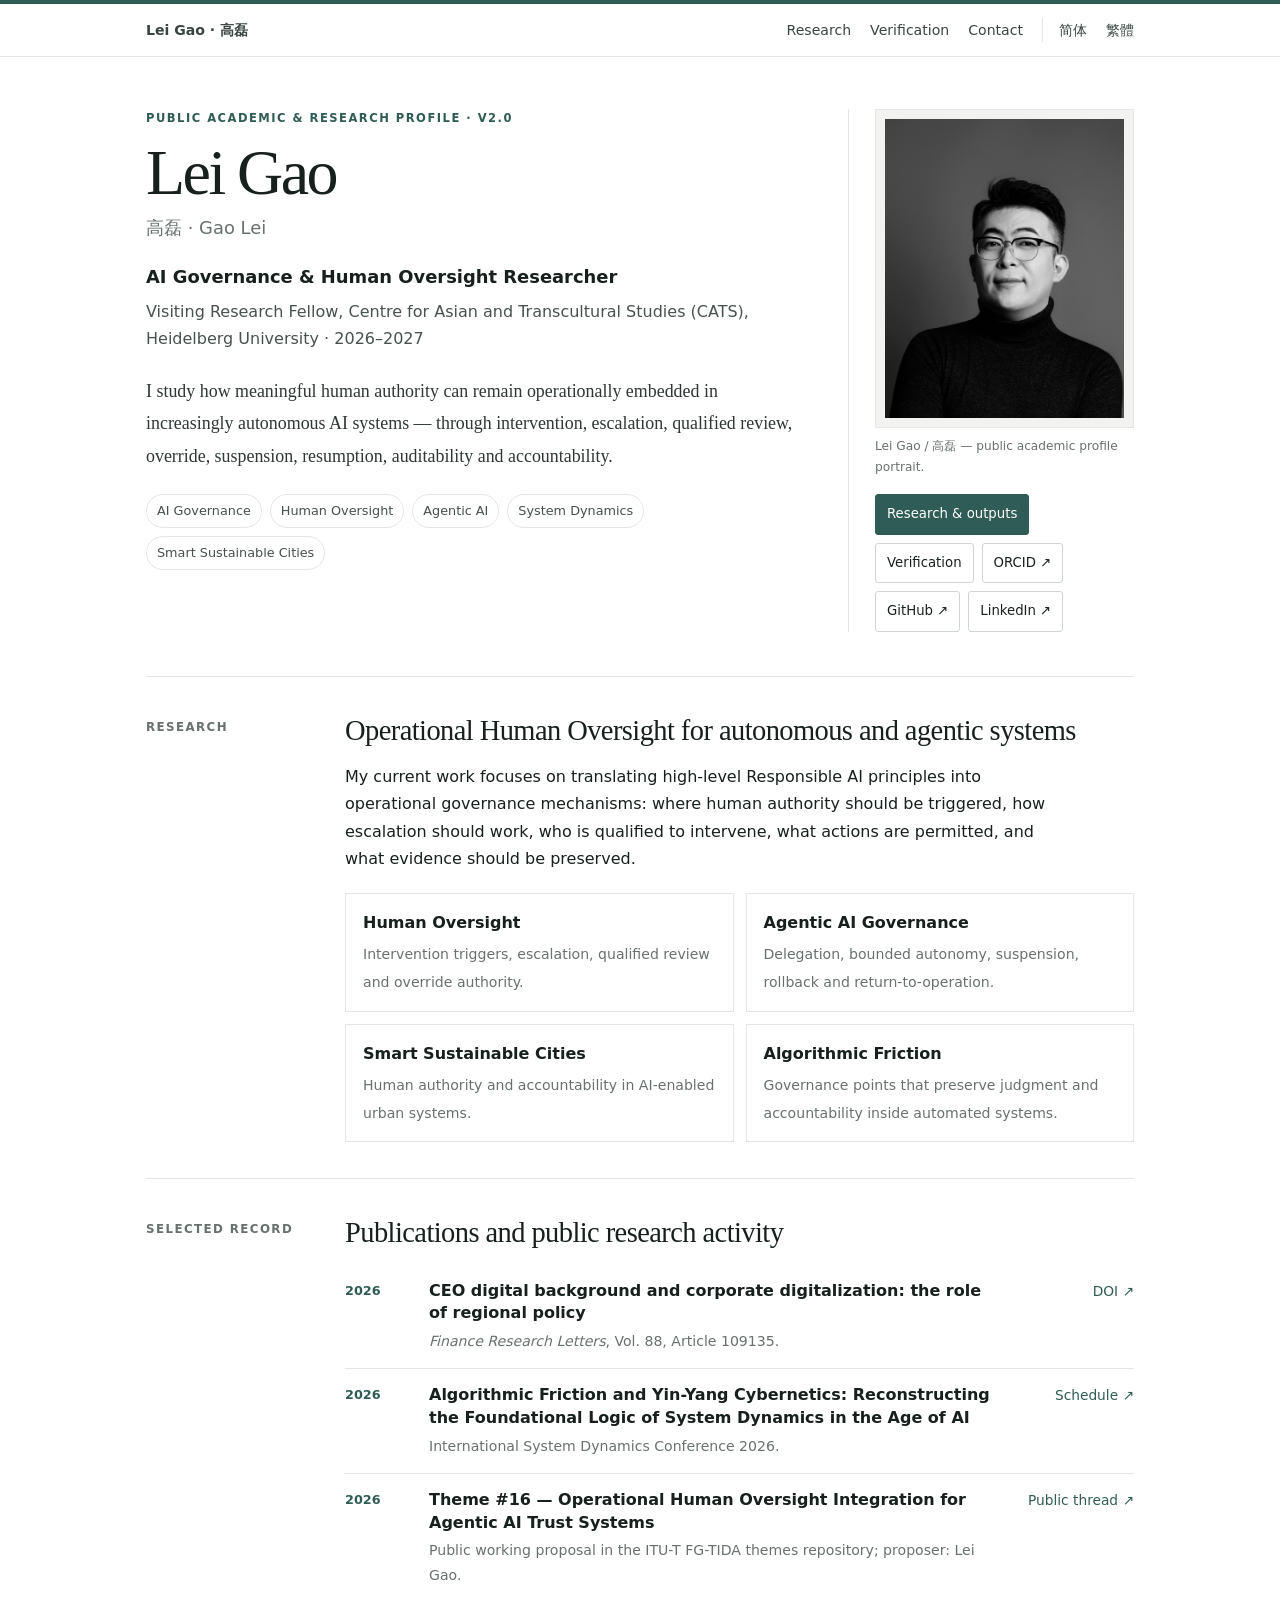
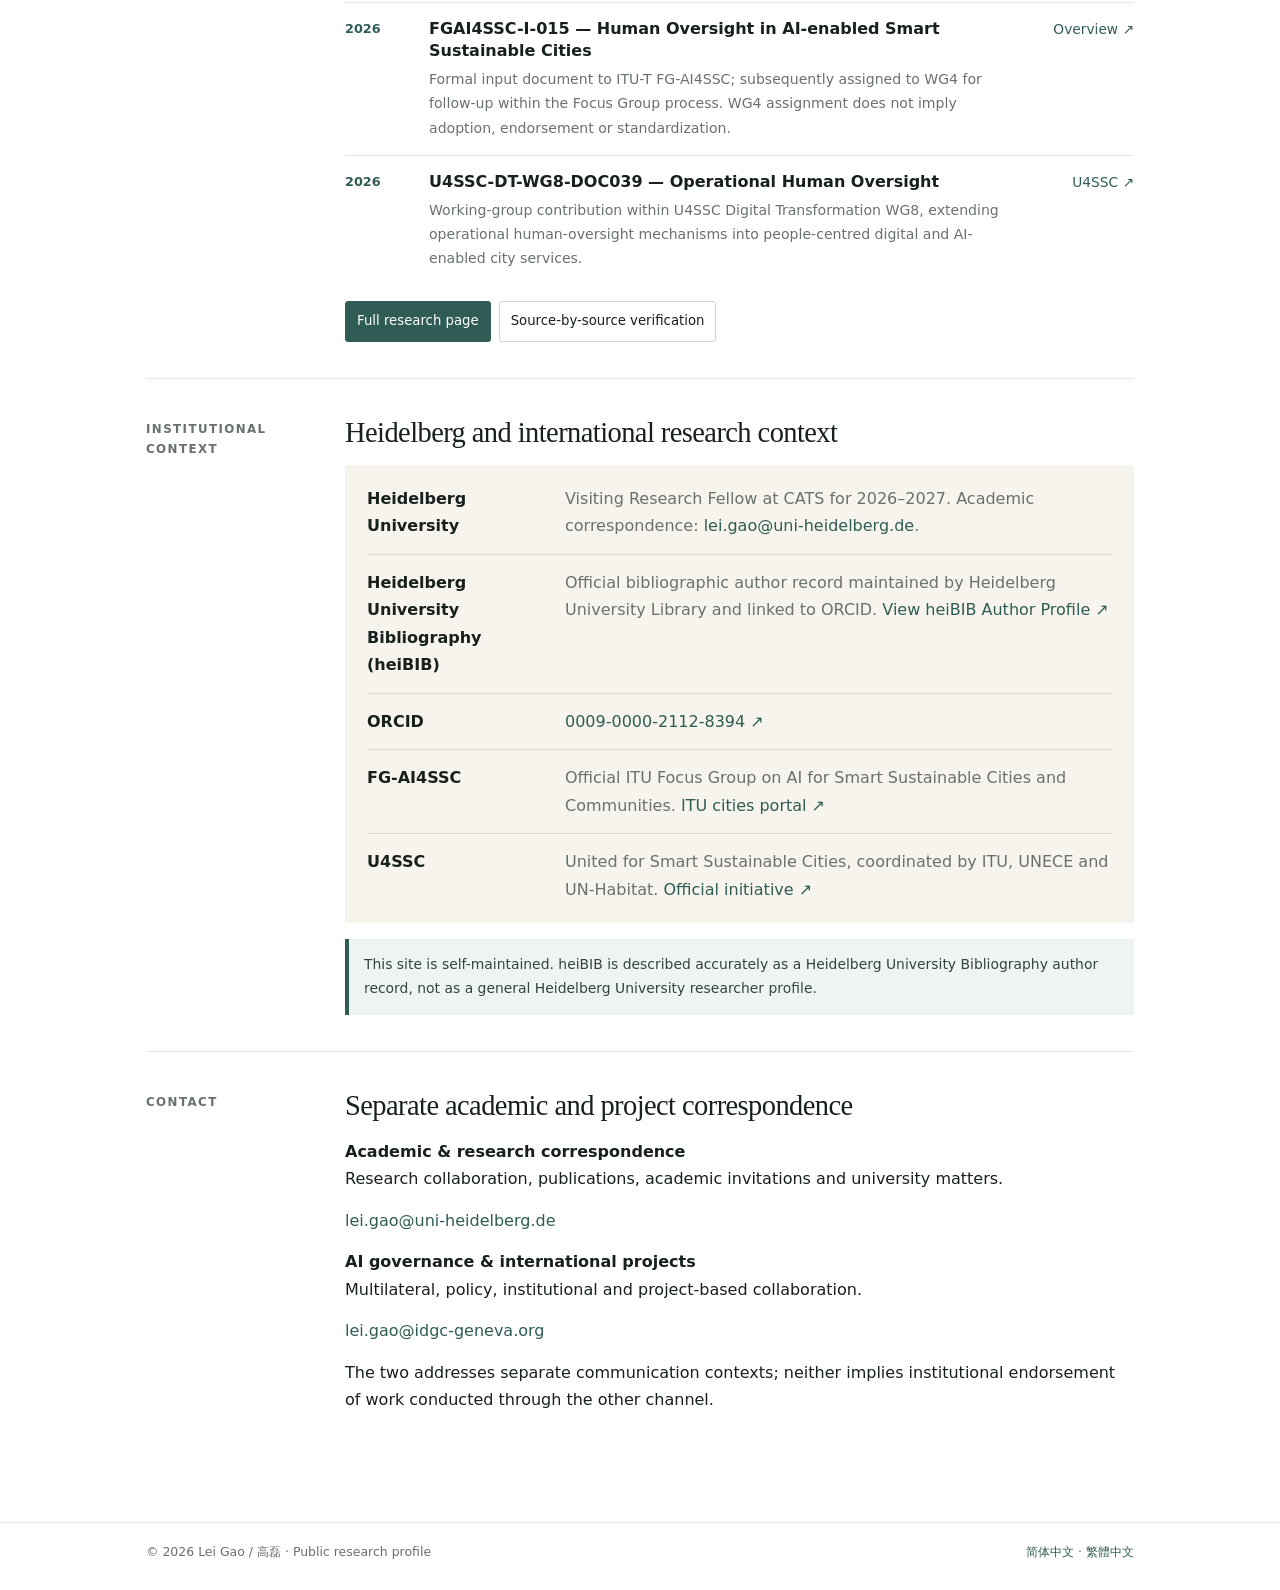
==== commit 56eef6bf: "Website v2.0: update index.html" ====
--- a/index.html
+++ b/index.html
@@ -1,6 +1,6 @@
 <!doctype html><html lang="en"><head><meta charset="utf-8"><meta name="viewport" content="width=device-width,initial-scale=1"><title>Lei Gao (高磊) | AI Governance & Human Oversight</title><meta name="description" content="Lei Gao (高磊), AI governance and human oversight researcher; Visiting Research Fellow at CATS, Heidelberg University. Publications and public research record."><meta name="robots" content="index,follow,max-image-preview:large,max-snippet:-1,max-video-preview:-1">
 <link rel="icon" href="/favicon.svg" type="image/svg+xml">
-<link rel="stylesheet" href="/site.css"><link rel="canonical" href="https://lei-gao.com/"><link rel="alternate" hreflang="en" href="https://lei-gao.com/"><link rel="alternate" hreflang="zh-CN" href="https://lei-gao.com/zh-cn.html"><link rel="alternate" hreflang="zh-Hant" href="https://lei-gao.com/zh-hant.html"><link rel="alternate" hreflang="x-default" href="https://lei-gao.com/"><meta property="og:type" content="profile"><meta property="og:title" content="Lei Gao (高磊) | AI Governance & Human Oversight"><meta property="og:description" content="Public research profile, selected work and independently hosted verification links."><meta property="og:url" content="https://lei-gao.com/"><meta property="og:image" content="https://lei-gao.com/lei-gao-portrait.jpg"><script type="application/ld+json">{
+<link rel="stylesheet" href="/site.css"><link rel="canonical" href="https://lei-gao.com/"><link rel="alternate" hreflang="en" href="https://lei-gao.com/"><link rel="alternate" hreflang="zh-CN" href="https://lei-gao.com/zh-cn.html"><link rel="alternate" hreflang="zh-Hant" href="https://lei-gao.com/zh-hant.html"><link rel="alternate" hreflang="x-default" href="https://lei-gao.com/"><meta property="og:type" content="profile"><meta property="og:title" content="Lei Gao (高磊) | AI Governance & Human Oversight"><meta property="og:description" content="Public research profile, selected work and independently hosted verification links."><meta property="og:url" content="https://lei-gao.com/"><meta property="og:image" content="https://lei-gao.com/lei-gao-wide.jpg"><meta name="twitter:card" content="summary_large_image"><script type="application/ld+json">{
   "@context":"https://schema.org",
   "@type":"ProfilePage",
   "@id":"https://lei-gao.com/#profile",
@@ -14,15 +14,15 @@
     "url":"https://lei-gao.com/",
     "image":"https://lei-gao.com/lei-gao-portrait.jpg",
     "jobTitle":"AI Governance & Human Oversight Researcher",
-    "description":"Lei Gao (高磊) is a researcher in AI governance and operational human oversight and a Visiting Research Fellow at CATS, Heidelberg University (2026–2027).",
-    "sameAs":["https://github.com/leigao-research","https://www.linkedin.com/in/lei-gao-cybernetics"],
+    "description":"Lei Gao (高磊) researches AI governance and operational human oversight and is a Visiting Research Fellow at CATS, Heidelberg University (2026–2027).","affiliation":{"@type":"Organization","name":"Centre for Asian and Transcultural Studies (CATS), Heidelberg University","url":"https://www.cats.uni-heidelberg.de/"},"email":"mailto:lei.gao@uni-heidelberg.de",
+    "sameAs":["https://heibib.ub.uni-heidelberg.de/person/1420216929","https://orcid.org/0009-0000-2112-8394","https://github.com/leigao-research","https://www.linkedin.com/in/lei-gao-cybernetics"],
     "knowsAbout":["AI Governance","Human Oversight","Agentic AI","Responsible AI","System Dynamics","Algorithmic Friction","Smart Sustainable Cities","Digital Governance"],
     "subjectOf":[
       {"@type":"ScholarlyArticle","name":"CEO digital background and corporate digitalization: the role of regional policy","url":"https://doi.org/10.1016/j.frl.2025.109135"},
-      {"@type":"WebPage","name":"Operational Human Oversight Integration for Agentic AI Trust Systems — Theme #16","url":"https://github.com/FG-TIDA/themes/issues/16"}
+      {"@type":"WebPage","name":"Operational Human Oversight Integration for Agentic AI Trust Systems — Theme #16","url":"https://github.com/FG-TIDA/themes/issues/16"},{"@type":"ProfilePage","name":"Heidelberg University Bibliography (heiBIB) author record","url":"https://heibib.ub.uni-heidelberg.de/person/1420216929"}
     ]
   }
-}</script></head><body><div class="topline"></div><header><nav class="nav"><a class="brand" href="/">Lei Gao · 高磊</a><a class="desktop" href="/research.html">Research</a><a class="desktop" href="/verification.html">Verification</a><a class="lang" href="/zh-cn.html">简体</a><a href="/zh-hant.html">繁體</a></nav></header><main class="wrap"><section class="hero"><div><div class="kicker">Public academic & research profile</div><h1>Lei Gao</h1><div class="cn-name">高磊 · Gao Lei</div><div class="role">AI Governance &amp; Human Oversight Researcher</div><div class="affil">Visiting Research Fellow, Centre for Asian and Transcultural Studies (CATS), Heidelberg University · 2026–2027</div><p class="summary">I study how meaningful human authority can remain operationally embedded in increasingly autonomous AI systems — through intervention, escalation, qualified review, override, suspension, resumption, auditability and accountability.</p><div class="tags"><span class="tag">AI Governance</span><span class="tag">Human Oversight</span><span class="tag">Agentic AI</span><span class="tag">System Dynamics</span><span class="tag">Smart Sustainable Cities</span></div></div><aside class="hero-side"><div class="photo-wrap"><img class="portrait" src="/lei-gao-portrait.jpg" alt="Lei Gao (高磊), AI governance and human oversight researcher"></div><div class="caption">Lei Gao / 高磊 — public academic profile portrait.</div><div class="side-links"><a class="btn primary" href="/research.html">Research &amp; outputs</a><a class="btn" href="/verification.html">Verification</a><a class="btn" href="https://github.com/leigao-research">GitHub ↗</a><a class="btn" href="https://www.linkedin.com/in/lei-gao-cybernetics">LinkedIn ↗</a></div></aside></section>
+}</script></head><body><div class="topline"></div><header><nav class="nav"><a class="brand" href="/">Lei Gao · 高磊</a><a class="desktop" href="/research.html">Research</a><a class="desktop" href="/verification.html">Verification</a><a class="desktop" href="#contact">Contact</a><a class="lang" href="/zh-cn.html">简体</a><a href="/zh-hant.html">繁體</a></nav></header><main class="wrap"><section class="hero"><div><div class="kicker">Public academic & research profile · v2.0</div><h1>Lei Gao</h1><div class="cn-name">高磊 · Gao Lei</div><div class="role">AI Governance &amp; Human Oversight Researcher</div><div class="affil">Visiting Research Fellow, Centre for Asian and Transcultural Studies (CATS), Heidelberg University · 2026–2027</div><p class="summary">I study how meaningful human authority can remain operationally embedded in increasingly autonomous AI systems — through intervention, escalation, qualified review, override, suspension, resumption, auditability and accountability.</p><div class="tags"><span class="tag">AI Governance</span><span class="tag">Human Oversight</span><span class="tag">Agentic AI</span><span class="tag">System Dynamics</span><span class="tag">Smart Sustainable Cities</span></div></div><aside class="hero-side"><div class="photo-wrap"><img class="portrait" src="/lei-gao-portrait.jpg" alt="Lei Gao (高磊), AI governance and human oversight researcher"></div><div class="caption">Lei Gao / 高磊 — public academic profile portrait.</div><div class="side-links"><a class="btn primary" href="/research.html">Research &amp; outputs</a><a class="btn" href="/verification.html">Verification</a><a class="btn" href="https://orcid.org/0009-0000-2112-8394">ORCID ↗</a><a class="btn" href="https://github.com/leigao-research">GitHub ↗</a><a class="btn" href="https://www.linkedin.com/in/lei-gao-cybernetics">LinkedIn ↗</a></div></aside></section>
 <section class="section"><div class="label">Research</div><div class="content"><h2>Operational Human Oversight for autonomous and agentic systems</h2><p>My current work focuses on translating high-level Responsible AI principles into operational governance mechanisms: where human authority should be triggered, how escalation should work, who is qualified to intervene, what actions are permitted, and what evidence should be preserved.</p><div class="focus-grid"><div class="focus-item"><strong>Human Oversight</strong><span>Intervention triggers, escalation, qualified review and override authority.</span></div><div class="focus-item"><strong>Agentic AI Governance</strong><span>Delegation, bounded autonomy, suspension, rollback and return-to-operation.</span></div><div class="focus-item"><strong>Smart Sustainable Cities</strong><span>Human authority and accountability in AI-enabled urban systems.</span></div><div class="focus-item"><strong>Algorithmic Friction</strong><span>Governance points that preserve judgment and accountability inside automated systems.</span></div></div></div></section>
-<section class="section"><div class="label">Selected record</div><div class="content"><h2>Publications and public research activity</h2><div class="work-list"><div class="work"><div class="year">2026</div><div><div class="work-title">CEO digital background and corporate digitalization: the role of regional policy</div><div class="work-detail"><em>Finance Research Letters</em>, Vol. 88, Article 109135.</div></div><div class="work-link"><a href="https://doi.org/10.1016/j.frl.2025.109135">DOI ↗</a></div></div><div class="work"><div class="year">2026</div><div><div class="work-title">Algorithmic Friction and Yin-Yang Cybernetics: Reconstructing the Foundational Logic of System Dynamics in the Age of AI</div><div class="work-detail">International System Dynamics Conference 2026.</div></div><div class="work-link"><a href="https://isdc.systemdynamics.org/schedule/tabular?day=2">Schedule ↗</a></div></div><div class="work"><div class="year">2026</div><div><div class="work-title">Theme #16 — Operational Human Oversight Integration for Agentic AI Trust Systems</div><div class="work-detail">Public working proposal in the ITU-T FG-TIDA themes repository; proposer: Lei Gao.</div></div><div class="work-link"><a href="https://github.com/FG-TIDA/themes/issues/16">Public thread ↗</a></div></div><div class="work"><div class="year">2026</div><div><div class="work-title">FGAI4SSC-I-015 — Human Oversight in AI-enabled Smart Sustainable Cities</div><div class="work-detail">Formal input document to ITU-T FG-AI4SSC; public research overview is self-maintained and does not represent an adopted ITU standard or position.</div></div><div class="work-link"><a href="https://github.com/leigao-research/human-oversight-research/blob/main/smart-cities/FGAI4SSC-I-015-overview.md">Overview ↗</a></div></div></div><div class="actions"><a class="btn primary" href="/research.html">Full research page</a><a class="btn" href="/verification.html">Source-by-source verification</a></div></div></section>
-<section class="section"><div class="label">Institutional context</div><div class="content"><h2>Heidelberg and international research context</h2><div class="panel"><div class="row"><strong>Heidelberg University</strong><div class="muted">Visiting Research Fellow at CATS for 2026–2027. The formal invitation is kept private; institutional context can be checked through the official CATS / Heidelberg pages. <a href="https://www.hcts.uni-heidelberg.de/en/centre/people-a-z">HCTS/CATS people directory ↗</a></div></div><div class="row"><strong>FG-AI4SSC</strong><div class="muted">Official ITU Focus Group on AI for Smart Sustainable Cities and Communities. <a href="https://www.itu.int/cities/">ITU cities portal ↗</a></div></div><div class="row"><strong>U4SSC</strong><div class="muted">United for Smart Sustainable Cities, coordinated by ITU, UNECE and UN-Habitat. <a href="https://u4ssc.itu.int/">Official initiative ↗</a></div></div></div><div class="note">This site is self-maintained. It distinguishes personal research descriptions from independently hosted publisher, conference, institutional and public working records.</div></div></section></main><footer><div class="footer"><span>© 2026 Lei Gao / 高磊 · Public research profile</span><span><a href="/zh-cn.html">简体中文</a> · <a href="/zh-hant.html">繁體中文</a></span></div></footer></body></html>+<section class="section"><div class="label">Selected record</div><div class="content"><h2>Publications and public research activity</h2><div class="work-list"><div class="work"><div class="year">2026</div><div><div class="work-title">CEO digital background and corporate digitalization: the role of regional policy</div><div class="work-detail"><em>Finance Research Letters</em>, Vol. 88, Article 109135.</div></div><div class="work-link"><a href="https://doi.org/10.1016/j.frl.2025.109135">DOI ↗</a></div></div><div class="work"><div class="year">2026</div><div><div class="work-title">Algorithmic Friction and Yin-Yang Cybernetics: Reconstructing the Foundational Logic of System Dynamics in the Age of AI</div><div class="work-detail">International System Dynamics Conference 2026.</div></div><div class="work-link"><a href="https://isdc.systemdynamics.org/schedule/tabular?day=2">Schedule ↗</a></div></div><div class="work"><div class="year">2026</div><div><div class="work-title">Theme #16 — Operational Human Oversight Integration for Agentic AI Trust Systems</div><div class="work-detail">Public working proposal in the ITU-T FG-TIDA themes repository; proposer: Lei Gao.</div></div><div class="work-link"><a href="https://github.com/FG-TIDA/themes/issues/16">Public thread ↗</a></div></div><div class="work"><div class="year">2026</div><div><div class="work-title">FGAI4SSC-I-015 — Human Oversight in AI-enabled Smart Sustainable Cities</div><div class="work-detail">Formal input document to ITU-T FG-AI4SSC; subsequently assigned to WG4 for follow-up within the Focus Group process. WG4 assignment does not imply adoption, endorsement or standardization.</div></div><div class="work-link"><a href="https://github.com/leigao-research/human-oversight-research/blob/main/smart-cities/FGAI4SSC-I-015-overview.md">Overview ↗</a></div></div><div class="work"><div class="year">2026</div><div><div class="work-title">U4SSC-DT-WG8-DOC039 — Operational Human Oversight</div><div class="work-detail">Working-group contribution within U4SSC Digital Transformation WG8, extending operational human-oversight mechanisms into people-centred digital and AI-enabled city services.</div></div><div class="work-link"><a href="https://u4ssc.itu.int/">U4SSC ↗</a></div></div></div><div class="actions"><a class="btn primary" href="/research.html">Full research page</a><a class="btn" href="/verification.html">Source-by-source verification</a></div></div></section>
+<section class="section"><div class="label">Institutional context</div><div class="content"><h2>Heidelberg and international research context</h2><div class="panel"><div class="row"><strong>Heidelberg University</strong><div class="muted">Visiting Research Fellow at CATS for 2026–2027. Academic correspondence: <a href="mailto:lei.gao@uni-heidelberg.de">lei.gao@uni-heidelberg.de</a>.</div></div><div class="row"><strong>Heidelberg University Bibliography (heiBIB)</strong><div class="muted">Official bibliographic author record maintained by Heidelberg University Library and linked to ORCID. <a href="https://heibib.ub.uni-heidelberg.de/person/1420216929">View heiBIB Author Profile ↗</a></div></div><div class="row"><strong>ORCID</strong><div class="muted"><a href="https://orcid.org/0009-0000-2112-8394">0009-0000-2112-8394 ↗</a></div></div><div class="row"><strong>FG-AI4SSC</strong><div class="muted">Official ITU Focus Group on AI for Smart Sustainable Cities and Communities. <a href="https://www.itu.int/cities/">ITU cities portal ↗</a></div></div><div class="row"><strong>U4SSC</strong><div class="muted">United for Smart Sustainable Cities, coordinated by ITU, UNECE and UN-Habitat. <a href="https://u4ssc.itu.int/">Official initiative ↗</a></div></div></div><div class="note">This site is self-maintained. heiBIB is described accurately as a Heidelberg University Bibliography author record, not as a general Heidelberg University researcher profile.</div></div></section><section class="section" id="contact"><div class="label">Contact</div><div class="content"><h2>Separate academic and project correspondence</h2><div class="contact-grid"><div class="contact-card"><strong>Academic & research correspondence</strong><p>Research collaboration, publications, academic invitations and university matters.</p><p class="source"><a href="mailto:lei.gao@uni-heidelberg.de">lei.gao@uni-heidelberg.de</a></p></div><div class="contact-card"><strong>AI governance & international projects</strong><p>Multilateral, policy, institutional and project-based collaboration.</p><p class="source"><a href="mailto:lei.gao@idgc-geneva.org">lei.gao@idgc-geneva.org</a></p></div></div><div class="scope">The two addresses separate communication contexts; neither implies institutional endorsement of work conducted through the other channel.</div></div></section></main><footer><div class="footer"><span>© 2026 Lei Gao / 高磊 · Public research profile</span><span><a href="/zh-cn.html">简体中文</a> · <a href="/zh-hant.html">繁體中文</a></span></div></footer></body></html>
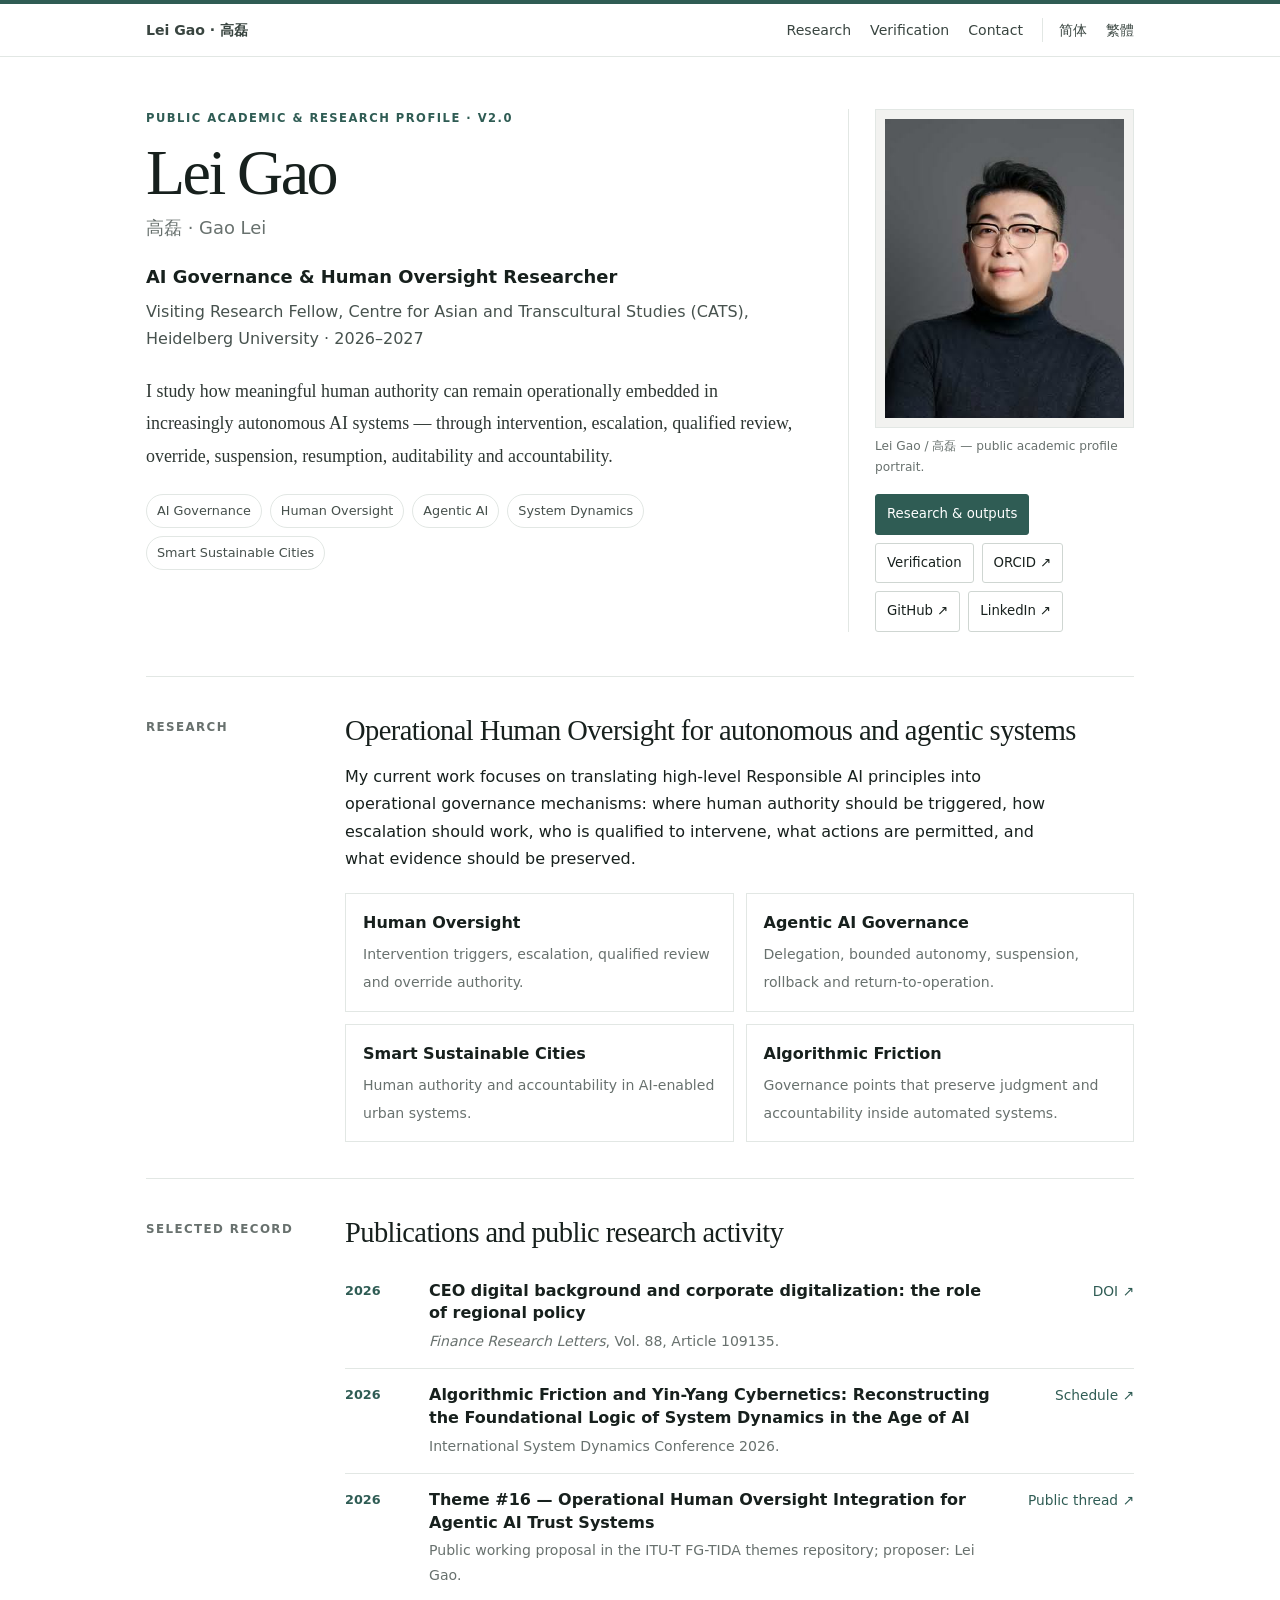
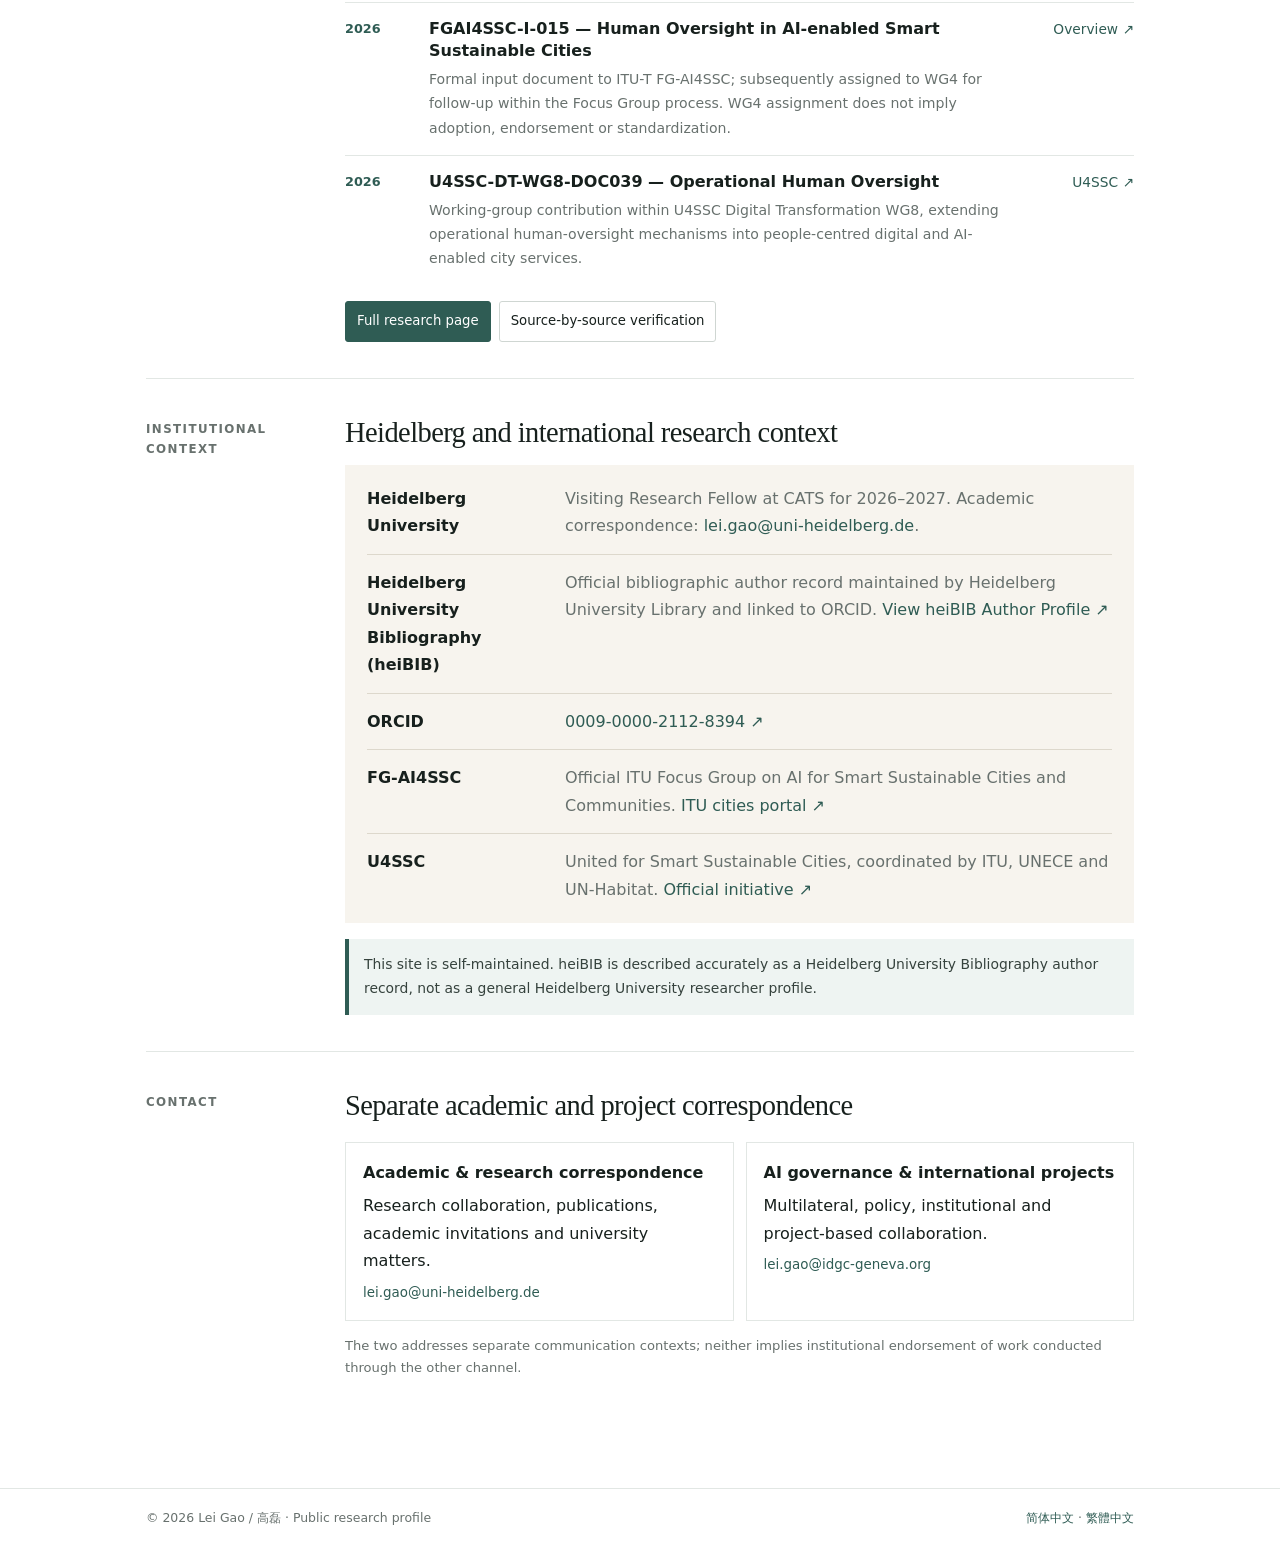
==== commit 8ec3d45f: "Fix image metadata on index.html" ====
--- a/index.html
+++ b/index.html
@@ -1,6 +1,6 @@
 <!doctype html><html lang="en"><head><meta charset="utf-8"><meta name="viewport" content="width=device-width,initial-scale=1"><title>Lei Gao (高磊) | AI Governance & Human Oversight</title><meta name="description" content="Lei Gao (高磊), AI governance and human oversight researcher; Visiting Research Fellow at CATS, Heidelberg University. Publications and public research record."><meta name="robots" content="index,follow,max-image-preview:large,max-snippet:-1,max-video-preview:-1">
 <link rel="icon" href="/favicon.svg" type="image/svg+xml">
-<link rel="stylesheet" href="/site.css"><link rel="canonical" href="https://lei-gao.com/"><link rel="alternate" hreflang="en" href="https://lei-gao.com/"><link rel="alternate" hreflang="zh-CN" href="https://lei-gao.com/zh-cn.html"><link rel="alternate" hreflang="zh-Hant" href="https://lei-gao.com/zh-hant.html"><link rel="alternate" hreflang="x-default" href="https://lei-gao.com/"><meta property="og:type" content="profile"><meta property="og:title" content="Lei Gao (高磊) | AI Governance & Human Oversight"><meta property="og:description" content="Public research profile, selected work and independently hosted verification links."><meta property="og:url" content="https://lei-gao.com/"><meta property="og:image" content="https://lei-gao.com/lei-gao-wide.jpg"><meta name="twitter:card" content="summary_large_image"><script type="application/ld+json">{
+<link rel="stylesheet" href="/site.css"><link rel="canonical" href="https://lei-gao.com/"><link rel="alternate" hreflang="en" href="https://lei-gao.com/"><link rel="alternate" hreflang="zh-CN" href="https://lei-gao.com/zh-cn.html"><link rel="alternate" hreflang="zh-Hant" href="https://lei-gao.com/zh-hant.html"><link rel="alternate" hreflang="x-default" href="https://lei-gao.com/"><meta property="og:type" content="profile"><meta property="og:title" content="Lei Gao (高磊) | AI Governance & Human Oversight"><meta property="og:description" content="Public research profile, selected work and independently hosted verification links."><meta property="og:url" content="https://lei-gao.com/"><meta property="og:image" content="https://lei-gao.com/lei-gao-portrait.jpg"><meta name="twitter:card" content="summary_large_image"><script type="application/ld+json">{
   "@context":"https://schema.org",
   "@type":"ProfilePage",
   "@id":"https://lei-gao.com/#profile",
--- a/site.css
+++ b/site.css
@@ -1,2 +1,3 @@
 :root{--ink:#17201d;--muted:#68716e;--line:#e2e7e4;--accent:#2f5c54;--soft:#eef4f2;--warm:#f7f4ee;--paper:#fff;--max:1040px;--text:720px}
-*{box-sizing:border-box}html{scroll-behavior:smooth}body{margin:0;background:var(--paper);color:var(--ink);font-family:Inter,ui-sans-serif,system-ui,-apple-system,BlinkMacSystemFont,"Segoe UI",Arial,"Noto Sans SC","PingFang SC","Microsoft YaHei",sans-serif;line-height:1.72;-webkit-font-smoothing:antialiased}a{color:var(--accent);text-decoration:none}a:hover{text-decoration:underline}.topline{height:4px;background:var(--accent)}header{position:sticky;top:0;z-index:20;background:rgba(255,255,255,.96);backdrop-filter:blur(10px);border-bottom:1px solid var(--line)}.nav{max-width:var(--max);margin:auto;padding:14px 26px;display:flex;align-items:center;gap:19px}.brand{margin-right:auto;color:var(--ink);font-weight:760;font-size:.95rem}.nav a{font-size:.88rem;color:#394540}.lang{border-left:1px solid var(--line);padding-left:16px}.wrap{max-width:var(--max);margin:auto;padding:0 26px 72px}.hero{display:grid;grid-template-columns:minmax(0,1fr) 286px;gap:50px;padding:52px 0 44px;align-items:start}.kicker,.eyebrow{font-size:.72rem;letter-spacing:.13em;text-transform:uppercase;font-weight:800;color:var(--accent);margin-bottom:12px}h1,h2,h3{font-family:Georgia,"Times New Roman","Noto Serif SC",serif;font-weight:500}h1{font-size:clamp(2.8rem,5vw,4rem);line-height:1;letter-spacing:-.04em;margin:0}.cn-name{font-size:1.12rem;color:var(--muted);margin-top:8px}.role{margin-top:18px;font-size:1.12rem;font-weight:760}.affil{margin-top:5px;color:#47524e;max-width:var(--text)}.summary{max-width:var(--text);font-family:Georgia,"Times New Roman","Noto Serif SC",serif;font-size:1.12rem;line-height:1.82;margin:22px 0 0;color:#2e3733}.tags{display:flex;flex-wrap:wrap;gap:8px;margin-top:22px}.tag{border:1px solid var(--line);border-radius:999px;padding:5px 10px;font-size:.8rem;color:#46504c}.hero-side{border-left:1px solid var(--line);padding-left:26px}.photo-wrap{border:1px solid var(--line);padding:9px;background:#f2f2f0}.portrait{width:100%;aspect-ratio:4/5;object-fit:cover;object-position:center top;display:block}.caption{font-size:.76rem;color:var(--muted);margin-top:8px}.side-links,.actions{display:flex;flex-wrap:wrap;gap:8px;margin-top:16px}.btn{display:inline-flex;align-items:center;padding:8px 11px;border:1px solid #cfd6d2;border-radius:3px;color:var(--ink);font-size:.83rem}.btn.primary{background:var(--accent);border-color:var(--accent);color:white}.btn:hover{text-decoration:none;background:#f3f6f5}.btn.primary:hover{background:#254a44}.section{display:grid;grid-template-columns:165px minmax(0,1fr);gap:34px;padding:36px 0;border-top:1px solid var(--line)}.label{font-size:.74rem;letter-spacing:.12em;text-transform:uppercase;font-weight:800;color:var(--muted);padding-top:4px}.content h2{font-size:1.78rem;line-height:1.25;letter-spacing:-.02em;margin:0 0 14px}.content h3{font-size:1.2rem;margin:24px 0 8px}.content p{max-width:var(--text);margin:0 0 14px}.muted{color:var(--muted)}.focus-grid,.verify-grid{display:grid;grid-template-columns:repeat(2,minmax(0,1fr));gap:12px;margin-top:20px}.focus-item,.vcard{border:1px solid var(--line);padding:15px 17px}.focus-item strong,.vcard strong{display:block;margin-bottom:4px}.focus-item span,.vcard p{color:var(--muted);font-size:.88rem;line-height:1.58;margin:0}.work-list{margin-top:4px}.work{display:grid;grid-template-columns:68px minmax(0,1fr) 118px;gap:16px;padding:15px 0;border-top:1px solid var(--line)}.work:first-child{border-top:0}.year{font-size:.8rem;color:var(--accent);font-weight:800}.work-title{font-weight:760;line-height:1.42}.work-detail{font-size:.88rem;color:var(--muted);margin-top:4px}.work-link{text-align:right;font-size:.86rem}.panel{background:var(--warm);padding:20px 22px}.row{display:grid;grid-template-columns:180px 1fr;gap:18px;padding:14px 0;border-top:1px solid #ddd8cc}.row:first-child{border-top:0;padding-top:0}.row:last-child{padding-bottom:0}.note{margin-top:16px;background:var(--soft);border-left:4px solid var(--accent);padding:14px 15px;font-size:.87rem;color:#35423d}.vsrc{font-size:.69rem;letter-spacing:.11em;text-transform:uppercase;color:var(--accent);font-weight:800;margin-bottom:6px}.page-head{padding:46px 0 32px}.page-head h1{font-size:clamp(2.4rem,4vw,3.4rem)}.lede{max-width:var(--text);font-size:1.03rem;color:#46504c;margin-top:16px}.breadcrumb{font-size:.8rem;color:var(--muted);margin-bottom:16px}.list-clean{padding:0;margin:0;list-style:none;max-width:var(--text)}.list-clean li{padding:12px 0;border-top:1px solid var(--line)}.list-clean li:first-child{border-top:0}.small{font-size:.84rem;color:var(--muted)}footer{border-top:1px solid var(--line)}.footer{max-width:var(--max);margin:auto;padding:18px 26px 28px;display:flex;justify-content:space-between;gap:12px;flex-wrap:wrap;color:var(--muted);font-size:.78rem}@media(max-width:900px){.hero{grid-template-columns:1fr;gap:26px}.hero-side{border-left:0;border-top:1px solid var(--line);padding:22px 0 0;max-width:390px}.section{grid-template-columns:1fr;gap:10px}.work{grid-template-columns:60px 1fr}.work-link{grid-column:2;text-align:left}.row{grid-template-columns:1fr;gap:5px}}@media(max-width:650px){.nav{padding:13px 18px;gap:12px}.nav .desktop{display:none}.lang{border-left:0;padding-left:0}.wrap{padding:0 18px 54px}.focus-grid,.verify-grid{grid-template-columns:1fr}.summary{font-size:1.04rem}.footer{padding:17px 18px 24px}}+*{box-sizing:border-box}html{scroll-behavior:smooth}body{margin:0;background:var(--paper);color:var(--ink);font-family:Inter,ui-sans-serif,system-ui,-apple-system,BlinkMacSystemFont,"Segoe UI",Arial,"Noto Sans SC","PingFang SC","Microsoft YaHei",sans-serif;line-height:1.72;-webkit-font-smoothing:antialiased}a{color:var(--accent);text-decoration:none}a:hover{text-decoration:underline}.topline{height:4px;background:var(--accent)}header{position:sticky;top:0;z-index:20;background:rgba(255,255,255,.96);backdrop-filter:blur(10px);border-bottom:1px solid var(--line)}.nav{max-width:var(--max);margin:auto;padding:14px 26px;display:flex;align-items:center;gap:19px}.brand{margin-right:auto;color:var(--ink);font-weight:760;font-size:.95rem}.nav a{font-size:.88rem;color:#394540}.lang{border-left:1px solid var(--line);padding-left:16px}.wrap{max-width:var(--max);margin:auto;padding:0 26px 72px}.hero{display:grid;grid-template-columns:minmax(0,1fr) 286px;gap:50px;padding:52px 0 44px;align-items:start}.kicker,.eyebrow{font-size:.72rem;letter-spacing:.13em;text-transform:uppercase;font-weight:800;color:var(--accent);margin-bottom:12px}h1,h2,h3{font-family:Georgia,"Times New Roman","Noto Serif SC",serif;font-weight:500}h1{font-size:clamp(2.8rem,5vw,4rem);line-height:1;letter-spacing:-.04em;margin:0}.cn-name{font-size:1.12rem;color:var(--muted);margin-top:8px}.role{margin-top:18px;font-size:1.12rem;font-weight:760}.affil{margin-top:5px;color:#47524e;max-width:var(--text)}.summary{max-width:var(--text);font-family:Georgia,"Times New Roman","Noto Serif SC",serif;font-size:1.12rem;line-height:1.82;margin:22px 0 0;color:#2e3733}.tags{display:flex;flex-wrap:wrap;gap:8px;margin-top:22px}.tag{border:1px solid var(--line);border-radius:999px;padding:5px 10px;font-size:.8rem;color:#46504c}.hero-side{border-left:1px solid var(--line);padding-left:26px}.photo-wrap{border:1px solid var(--line);padding:9px;background:#f2f2f0}.portrait{width:100%;aspect-ratio:4/5;object-fit:cover;object-position:center top;display:block}.caption{font-size:.76rem;color:var(--muted);margin-top:8px}.side-links,.actions{display:flex;flex-wrap:wrap;gap:8px;margin-top:16px}.btn{display:inline-flex;align-items:center;padding:8px 11px;border:1px solid #cfd6d2;border-radius:3px;color:var(--ink);font-size:.83rem}.btn.primary{background:var(--accent);border-color:var(--accent);color:white}.btn:hover{text-decoration:none;background:#f3f6f5}.btn.primary:hover{background:#254a44}.section{display:grid;grid-template-columns:165px minmax(0,1fr);gap:34px;padding:36px 0;border-top:1px solid var(--line)}.label{font-size:.74rem;letter-spacing:.12em;text-transform:uppercase;font-weight:800;color:var(--muted);padding-top:4px}.content h2{font-size:1.78rem;line-height:1.25;letter-spacing:-.02em;margin:0 0 14px}.content h3{font-size:1.2rem;margin:24px 0 8px}.content p{max-width:var(--text);margin:0 0 14px}.muted{color:var(--muted)}.focus-grid,.verify-grid{display:grid;grid-template-columns:repeat(2,minmax(0,1fr));gap:12px;margin-top:20px}.focus-item,.vcard{border:1px solid var(--line);padding:15px 17px}.focus-item strong,.vcard strong{display:block;margin-bottom:4px}.focus-item span,.vcard p{color:var(--muted);font-size:.88rem;line-height:1.58;margin:0}.work-list{margin-top:4px}.work{display:grid;grid-template-columns:68px minmax(0,1fr) 118px;gap:16px;padding:15px 0;border-top:1px solid var(--line)}.work:first-child{border-top:0}.year{font-size:.8rem;color:var(--accent);font-weight:800}.work-title{font-weight:760;line-height:1.42}.work-detail{font-size:.88rem;color:var(--muted);margin-top:4px}.work-link{text-align:right;font-size:.86rem}.panel{background:var(--warm);padding:20px 22px}.row{display:grid;grid-template-columns:180px 1fr;gap:18px;padding:14px 0;border-top:1px solid #ddd8cc}.row:first-child{border-top:0;padding-top:0}.row:last-child{padding-bottom:0}.note{margin-top:16px;background:var(--soft);border-left:4px solid var(--accent);padding:14px 15px;font-size:.87rem;color:#35423d}.vsrc{font-size:.69rem;letter-spacing:.11em;text-transform:uppercase;color:var(--accent);font-weight:800;margin-bottom:6px}.page-head{padding:46px 0 32px}.page-head h1{font-size:clamp(2.4rem,4vw,3.4rem)}.lede{max-width:var(--text);font-size:1.03rem;color:#46504c;margin-top:16px}.breadcrumb{font-size:.8rem;color:var(--muted);margin-bottom:16px}.list-clean{padding:0;margin:0;list-style:none;max-width:var(--text)}.list-clean li{padding:12px 0;border-top:1px solid var(--line)}.list-clean li:first-child{border-top:0}.small{font-size:.84rem;color:var(--muted)}footer{border-top:1px solid var(--line)}.footer{max-width:var(--max);margin:auto;padding:18px 26px 28px;display:flex;justify-content:space-between;gap:12px;flex-wrap:wrap;color:var(--muted);font-size:.78rem}@media(max-width:900px){.hero{grid-template-columns:1fr;gap:26px}.hero-side{border-left:0;border-top:1px solid var(--line);padding:22px 0 0;max-width:390px}.section{grid-template-columns:1fr;gap:10px}.work{grid-template-columns:60px 1fr}.work-link{grid-column:2;text-align:left}.row{grid-template-columns:1fr;gap:5px}}@media(max-width:650px){.nav{padding:13px 18px;gap:12px}.nav .desktop{display:none}.lang{border-left:0;padding-left:0}.wrap{padding:0 18px 54px}.focus-grid,.verify-grid{grid-template-columns:1fr}.summary{font-size:1.04rem}.footer{padding:17px 18px 24px}}
+.status{display:inline-block;margin-left:6px;padding:2px 7px;border:1px solid var(--line);border-radius:999px;font-size:.7rem;color:var(--accent);vertical-align:middle}.contact-grid{display:grid;grid-template-columns:repeat(2,minmax(0,1fr));gap:12px;margin-top:18px}.contact-card{border:1px solid var(--line);padding:16px 17px}.contact-card p{margin:6px 0 0}.source{font-size:.84rem;color:var(--muted)}.scope{margin-top:14px;font-size:.82rem;color:var(--muted)}@media(max-width:650px){.contact-grid{grid-template-columns:1fr}}
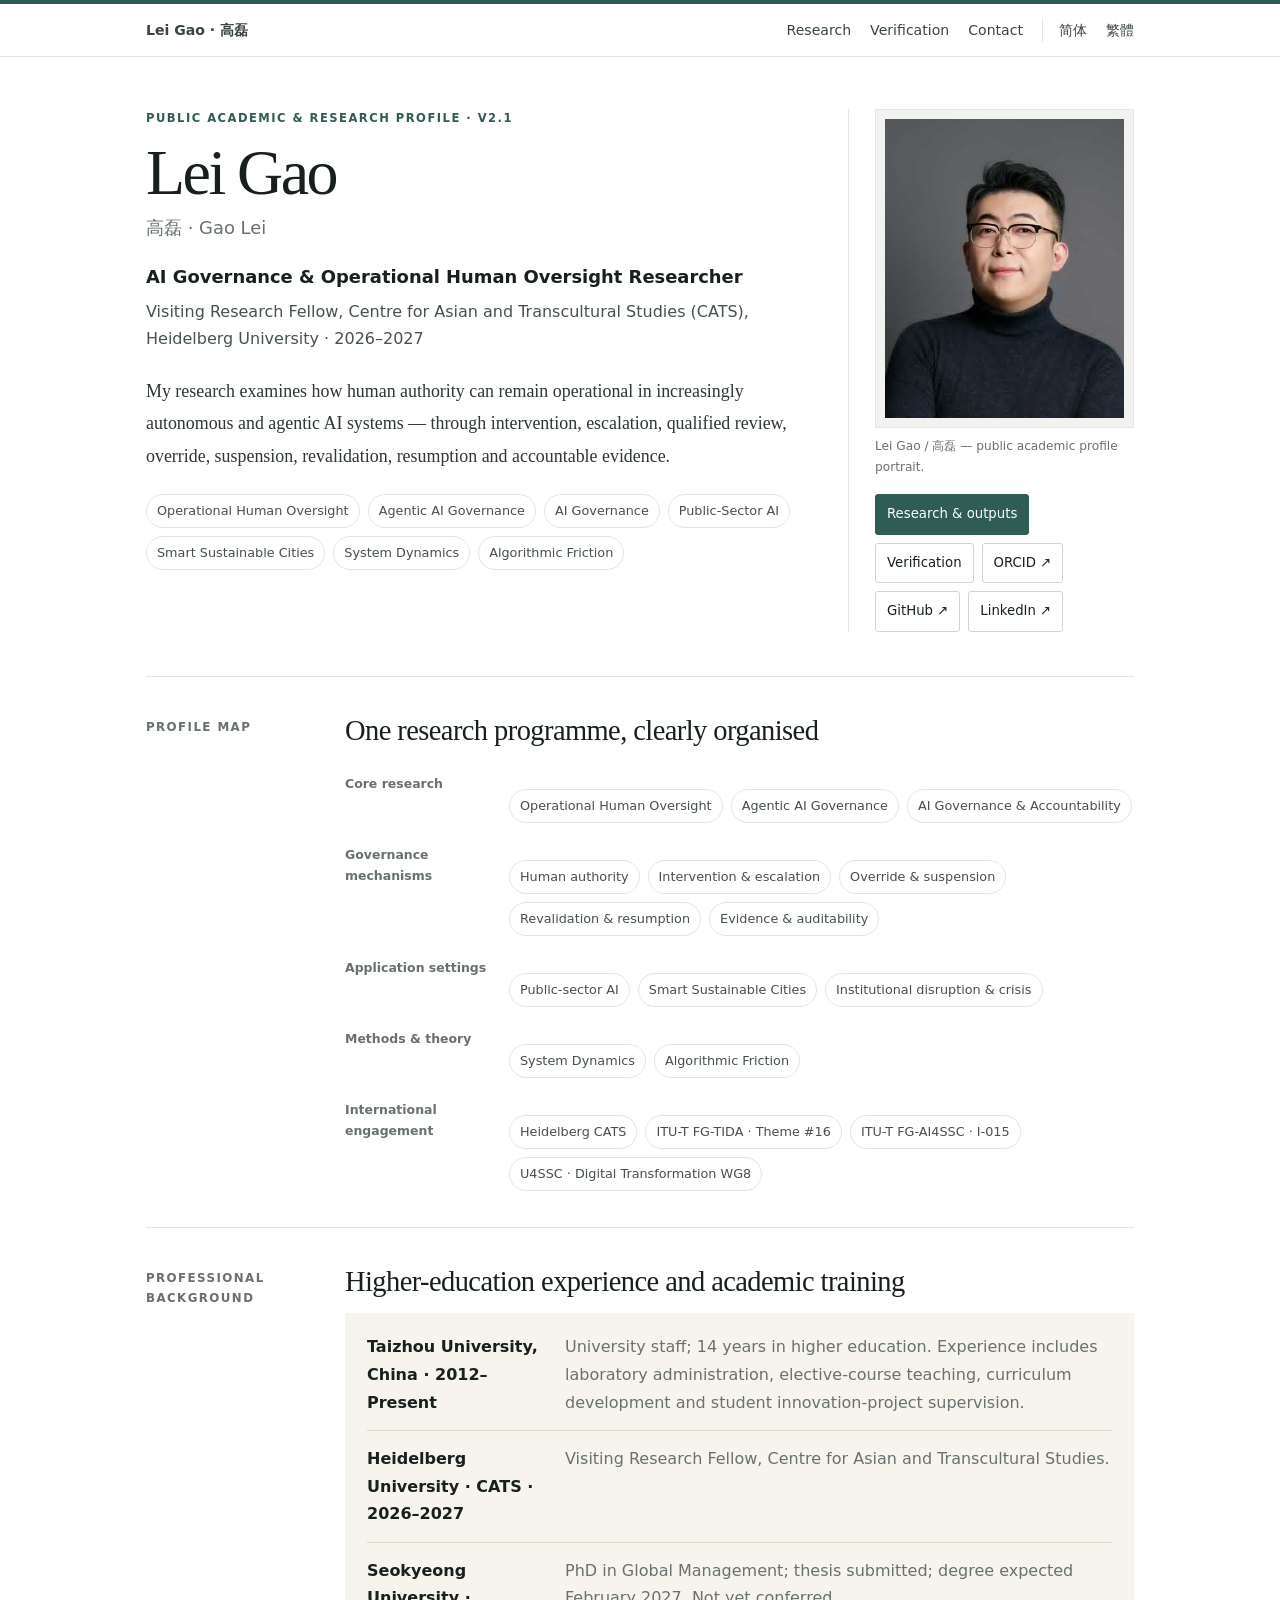
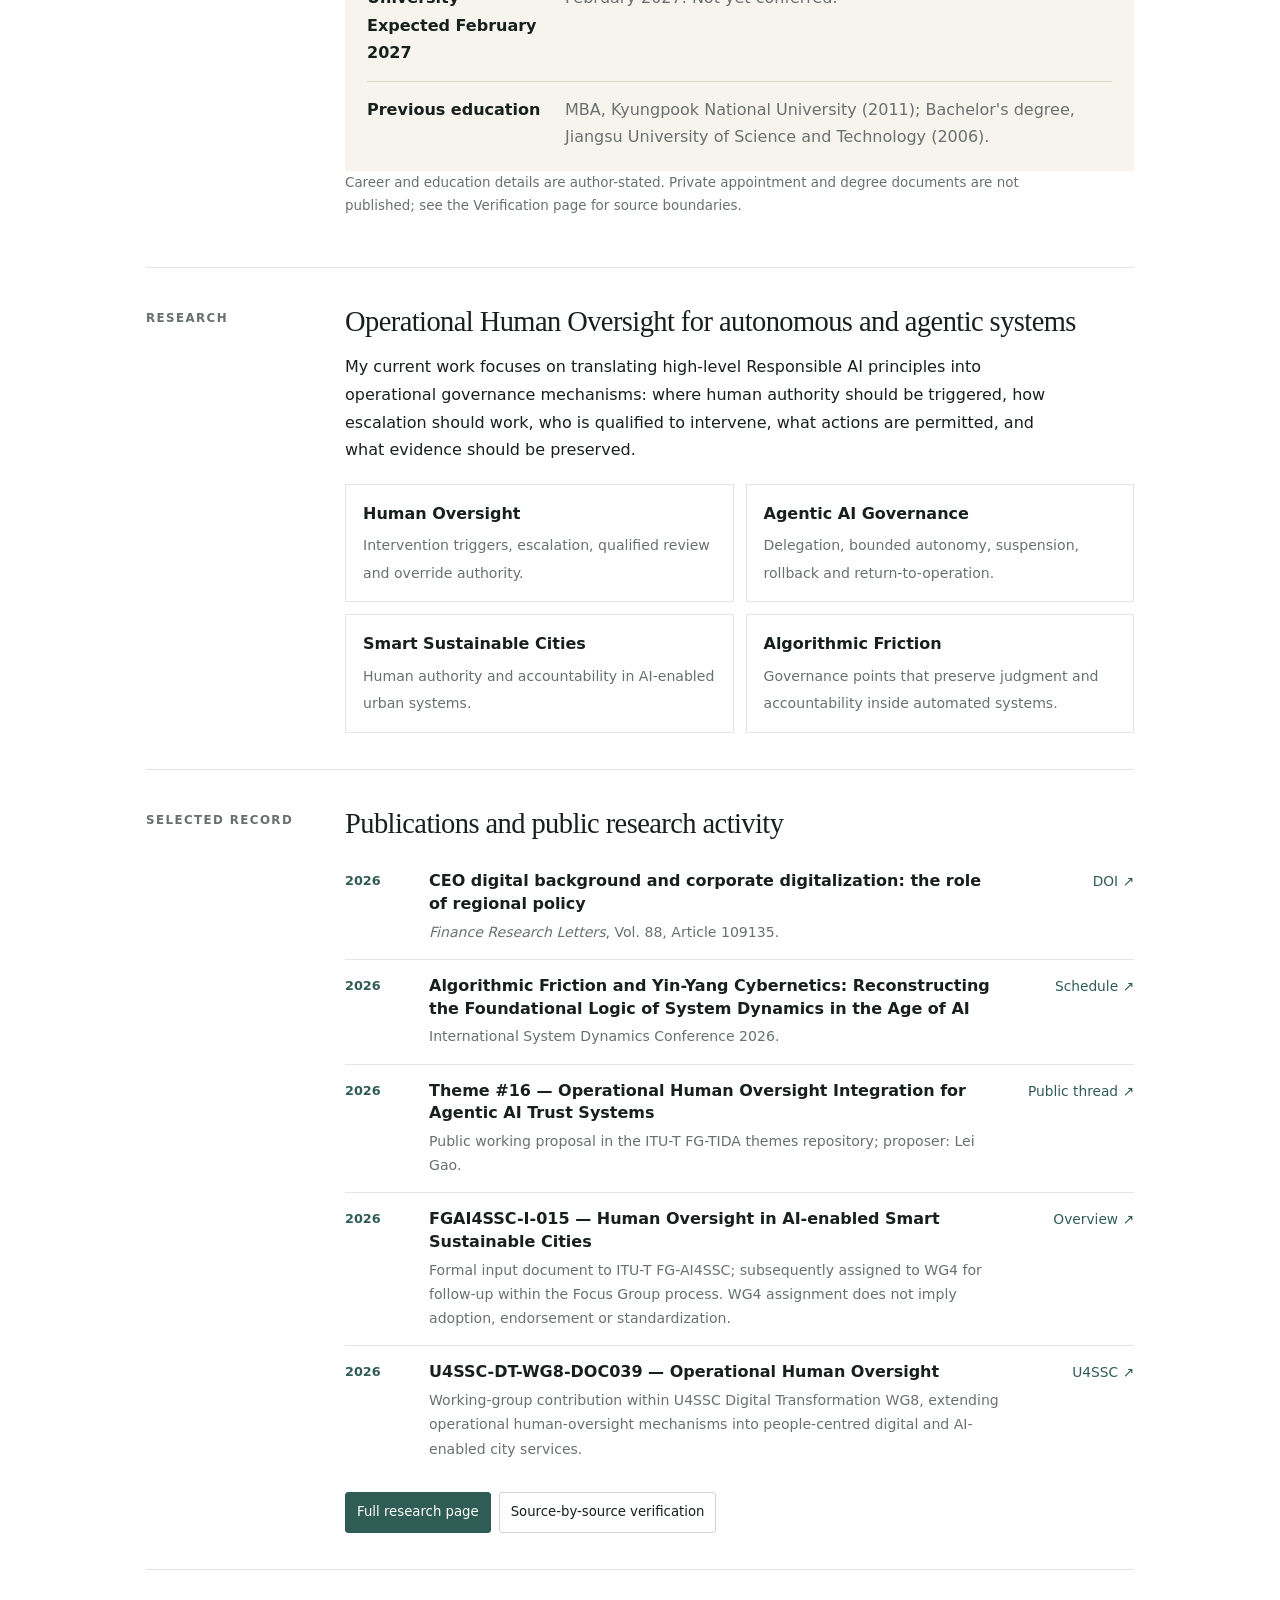
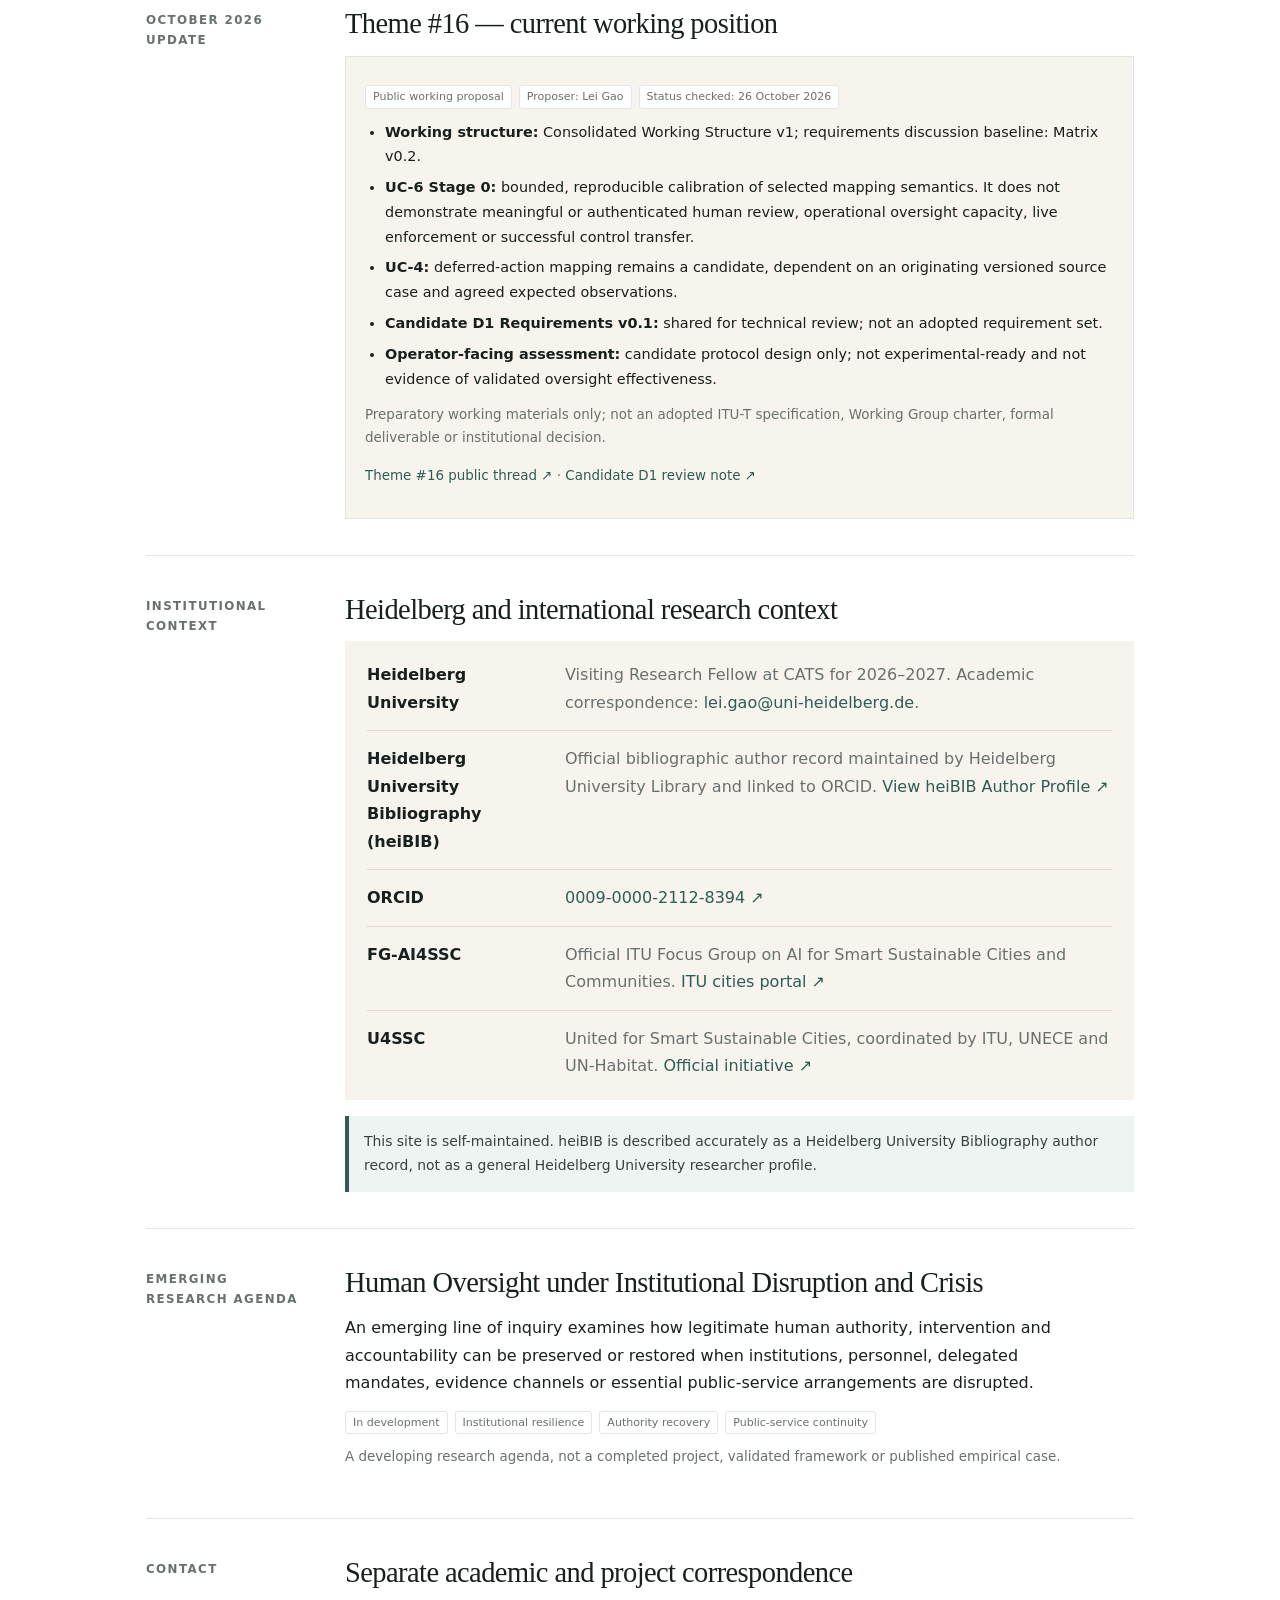
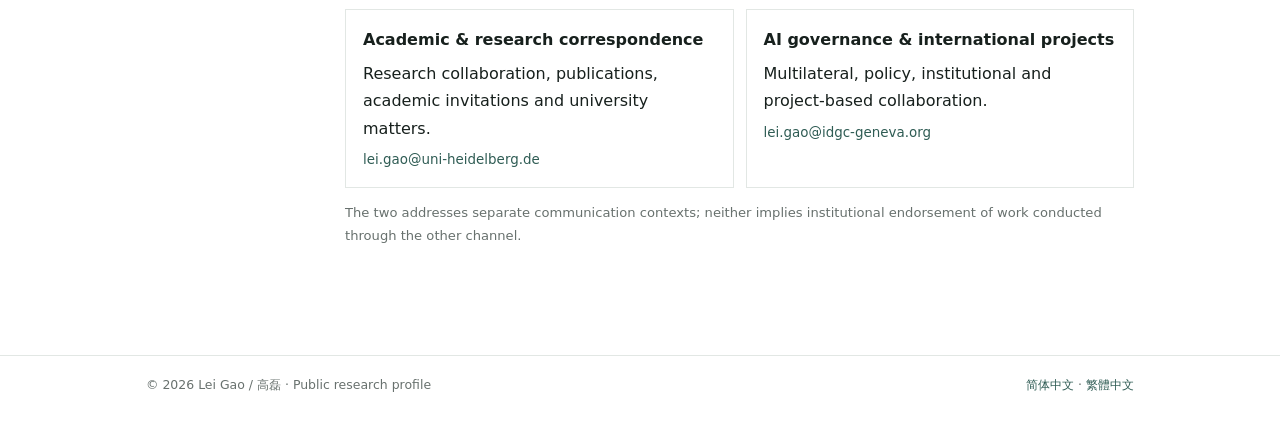
==== commit abfe6690: "Upgrade academic profile to v2.1 with structured research tags and verified status notes" ====
--- a/index.html
+++ b/index.html
@@ -1,4 +1,4 @@
-<!doctype html><html lang="en"><head><meta charset="utf-8"><meta name="viewport" content="width=device-width,initial-scale=1"><title>Lei Gao (高磊) | AI Governance & Human Oversight</title><meta name="description" content="Lei Gao (高磊), AI governance and human oversight researcher; Visiting Research Fellow at CATS, Heidelberg University. Publications and public research record."><meta name="robots" content="index,follow,max-image-preview:large,max-snippet:-1,max-video-preview:-1">
+<!doctype html><html lang="en"><head><meta charset="utf-8"><meta name="viewport" content="width=device-width,initial-scale=1"><title>Lei Gao | AI Governance &amp; Operational Human Oversight</title><meta name="description" content="Lei Gao (高磊) researches operational human oversight and agentic AI governance; Visiting Research Fellow at Heidelberg University CATS, with 14 years of higher-education experience."><meta name="robots" content="index,follow,max-image-preview:large,max-snippet:-1,max-video-preview:-1">
 <link rel="icon" href="/favicon.svg" type="image/svg+xml">
 <link rel="stylesheet" href="/site.css"><link rel="canonical" href="https://lei-gao.com/"><link rel="alternate" hreflang="en" href="https://lei-gao.com/"><link rel="alternate" hreflang="zh-CN" href="https://lei-gao.com/zh-cn.html"><link rel="alternate" hreflang="zh-Hant" href="https://lei-gao.com/zh-hant.html"><link rel="alternate" hreflang="x-default" href="https://lei-gao.com/"><meta property="og:type" content="profile"><meta property="og:title" content="Lei Gao (高磊) | AI Governance & Human Oversight"><meta property="og:description" content="Public research profile, selected work and independently hosted verification links."><meta property="og:url" content="https://lei-gao.com/"><meta property="og:image" content="https://lei-gao.com/lei-gao-portrait.jpg"><meta name="twitter:card" content="summary_large_image"><script type="application/ld+json">{
   "@context":"https://schema.org",
@@ -13,16 +13,21 @@
     "alternateName":["高磊","Gao Lei"],
     "url":"https://lei-gao.com/",
     "image":"https://lei-gao.com/lei-gao-portrait.jpg",
-    "jobTitle":"AI Governance & Human Oversight Researcher",
-    "description":"Lei Gao (高磊) researches AI governance and operational human oversight and is a Visiting Research Fellow at CATS, Heidelberg University (2026–2027).","affiliation":{"@type":"Organization","name":"Centre for Asian and Transcultural Studies (CATS), Heidelberg University","url":"https://www.cats.uni-heidelberg.de/"},"email":"mailto:lei.gao@uni-heidelberg.de",
+    "jobTitle":"AI Governance & Operational Human Oversight Researcher",
+    "description":"Lei Gao (高磊) researches operational human oversight and agentic AI governance; Visiting Research Fellow at CATS, Heidelberg University (2026–2027), with higher-education experience since 2012. PhD thesis submitted; degree expected February 2027.","affiliation":{"@type":"Organization","name":"Centre for Asian and Transcultural Studies (CATS), Heidelberg University","url":"https://www.cats.uni-heidelberg.de/"},"email":"mailto:lei.gao@uni-heidelberg.de",
     "sameAs":["https://heibib.ub.uni-heidelberg.de/person/1420216929","https://orcid.org/0009-0000-2112-8394","https://github.com/leigao-research","https://www.linkedin.com/in/lei-gao-cybernetics"],
-    "knowsAbout":["AI Governance","Human Oversight","Agentic AI","Responsible AI","System Dynamics","Algorithmic Friction","Smart Sustainable Cities","Digital Governance"],
+    "knowsAbout":["AI Governance","Operational Human Oversight","Agentic AI Governance","Human Authority","AI Accountability","Public-Sector AI","Smart Sustainable Cities","Institutional Resilience","System Dynamics","Algorithmic Friction"],
     "subjectOf":[
       {"@type":"ScholarlyArticle","name":"CEO digital background and corporate digitalization: the role of regional policy","url":"https://doi.org/10.1016/j.frl.2025.109135"},
       {"@type":"WebPage","name":"Operational Human Oversight Integration for Agentic AI Trust Systems — Theme #16","url":"https://github.com/FG-TIDA/themes/issues/16"},{"@type":"ProfilePage","name":"Heidelberg University Bibliography (heiBIB) author record","url":"https://heibib.ub.uni-heidelberg.de/person/1420216929"}
     ]
   }
-}</script></head><body><div class="topline"></div><header><nav class="nav"><a class="brand" href="/">Lei Gao · 高磊</a><a class="desktop" href="/research.html">Research</a><a class="desktop" href="/verification.html">Verification</a><a class="desktop" href="#contact">Contact</a><a class="lang" href="/zh-cn.html">简体</a><a href="/zh-hant.html">繁體</a></nav></header><main class="wrap"><section class="hero"><div><div class="kicker">Public academic & research profile · v2.0</div><h1>Lei Gao</h1><div class="cn-name">高磊 · Gao Lei</div><div class="role">AI Governance &amp; Human Oversight Researcher</div><div class="affil">Visiting Research Fellow, Centre for Asian and Transcultural Studies (CATS), Heidelberg University · 2026–2027</div><p class="summary">I study how meaningful human authority can remain operationally embedded in increasingly autonomous AI systems — through intervention, escalation, qualified review, override, suspension, resumption, auditability and accountability.</p><div class="tags"><span class="tag">AI Governance</span><span class="tag">Human Oversight</span><span class="tag">Agentic AI</span><span class="tag">System Dynamics</span><span class="tag">Smart Sustainable Cities</span></div></div><aside class="hero-side"><div class="photo-wrap"><img class="portrait" src="/lei-gao-portrait.jpg" alt="Lei Gao (高磊), AI governance and human oversight researcher"></div><div class="caption">Lei Gao / 高磊 — public academic profile portrait.</div><div class="side-links"><a class="btn primary" href="/research.html">Research &amp; outputs</a><a class="btn" href="/verification.html">Verification</a><a class="btn" href="https://orcid.org/0009-0000-2112-8394">ORCID ↗</a><a class="btn" href="https://github.com/leigao-research">GitHub ↗</a><a class="btn" href="https://www.linkedin.com/in/lei-gao-cybernetics">LinkedIn ↗</a></div></aside></section>
+}</script></head><body><div class="topline"></div><header><nav class="nav"><a class="brand" href="/">Lei Gao · 高磊</a><a class="desktop" href="/research.html">Research</a><a class="desktop" href="/verification.html">Verification</a><a class="desktop" href="#contact">Contact</a><a class="lang" href="/zh-cn.html">简体</a><a href="/zh-hant.html">繁體</a></nav></header><main class="wrap"><section class="hero"><div><div class="kicker">Public academic & research profile · v2.1</div><h1>Lei Gao</h1><div class="cn-name">高磊 · Gao Lei</div><div class="role">AI Governance &amp; Operational Human Oversight Researcher</div><div class="affil">Visiting Research Fellow, Centre for Asian and Transcultural Studies (CATS), Heidelberg University · 2026–2027</div><p class="summary">My research examines how human authority can remain operational in increasingly autonomous and agentic AI systems — through intervention, escalation, qualified review, override, suspension, revalidation, resumption and accountable evidence.</p><div class="tags"><span class="tag">Operational Human Oversight</span><span class="tag">Agentic AI Governance</span><span class="tag">AI Governance</span><span class="tag">Public-Sector AI</span><span class="tag">Smart Sustainable Cities</span><span class="tag">System Dynamics</span><span class="tag">Algorithmic Friction</span></div></div><aside class="hero-side"><div class="photo-wrap"><img class="portrait" src="/lei-gao-portrait.jpg" alt="Lei Gao (高磊), AI governance and human oversight researcher"></div><div class="caption">Lei Gao / 高磊 — public academic profile portrait.</div><div class="side-links"><a class="btn primary" href="/research.html">Research &amp; outputs</a><a class="btn" href="/verification.html">Verification</a><a class="btn" href="https://orcid.org/0009-0000-2112-8394">ORCID ↗</a><a class="btn" href="https://github.com/leigao-research">GitHub ↗</a><a class="btn" href="https://www.linkedin.com/in/lei-gao-cybernetics">LinkedIn ↗</a></div></aside></section>
+<section class="section" id="profile-map"><div class="label">Profile map</div><div class="content"><h2>One research programme, clearly organised</h2><div class="tag-groups"><div class="tag-group"><strong>Core research</strong><div class="tags"><a class="tag" href="/research.html#operational-human-oversight">Operational Human Oversight</a><a class="tag" href="/research.html#agentic-ai-governance">Agentic AI Governance</a><a class="tag" href="/research.html#governance-mechanisms">AI Governance &amp; Accountability</a></div></div><div class="tag-group"><strong>Governance mechanisms</strong><div class="tags"><span class="tag">Human authority</span><span class="tag">Intervention &amp; escalation</span><span class="tag">Override &amp; suspension</span><span class="tag">Revalidation &amp; resumption</span><span class="tag">Evidence &amp; auditability</span></div></div><div class="tag-group"><strong>Application settings</strong><div class="tags"><a class="tag" href="/research.html#smart-cities">Public-sector AI</a><a class="tag" href="/research.html#smart-cities">Smart Sustainable Cities</a><a class="tag" href="/research.html#emerging-agenda">Institutional disruption &amp; crisis</a></div></div><div class="tag-group"><strong>Methods &amp; theory</strong><div class="tags"><a class="tag" href="/research.html#systems-methods">System Dynamics</a><a class="tag" href="/research.html#systems-methods">Algorithmic Friction</a></div></div><div class="tag-group"><strong>International engagement</strong><div class="tags"><a class="tag" href="/verification.html#heidelberg">Heidelberg CATS</a><a class="tag" href="/verification.html#theme16">ITU-T FG-TIDA · Theme #16</a><a class="tag" href="/verification.html#fgaissc">ITU-T FG-AI4SSC · I-015</a><a class="tag" href="/verification.html#u4ssc">U4SSC · Digital Transformation WG8</a></div></div></div></div></section>
+<section class="section" id="professional-background"><div class="label">Professional background</div><div class="content"><h2>Higher-education experience and academic training</h2><div class="panel"><div class="row"><strong>Taizhou University, China · 2012–Present</strong><div class="muted">University staff; 14 years in higher education. Experience includes laboratory administration, elective-course teaching, curriculum development and student innovation-project supervision.</div></div><div class="row"><strong>Heidelberg University · CATS · 2026–2027</strong><div class="muted">Visiting Research Fellow, Centre for Asian and Transcultural Studies.</div></div><div class="row"><strong>Seokyeong University · Expected February 2027</strong><div class="muted">PhD in Global Management; thesis submitted; degree expected February 2027. Not yet conferred.</div></div><div class="row"><strong>Previous education</strong><div class="muted">MBA, Kyungpook National University (2011); Bachelor's degree, Jiangsu University of Science and Technology (2006).</div></div></div><p class="small">Career and education details are author-stated. Private appointment and degree documents are not published; see the Verification page for source boundaries.</p></div></section>
 <section class="section"><div class="label">Research</div><div class="content"><h2>Operational Human Oversight for autonomous and agentic systems</h2><p>My current work focuses on translating high-level Responsible AI principles into operational governance mechanisms: where human authority should be triggered, how escalation should work, who is qualified to intervene, what actions are permitted, and what evidence should be preserved.</p><div class="focus-grid"><div class="focus-item"><strong>Human Oversight</strong><span>Intervention triggers, escalation, qualified review and override authority.</span></div><div class="focus-item"><strong>Agentic AI Governance</strong><span>Delegation, bounded autonomy, suspension, rollback and return-to-operation.</span></div><div class="focus-item"><strong>Smart Sustainable Cities</strong><span>Human authority and accountability in AI-enabled urban systems.</span></div><div class="focus-item"><strong>Algorithmic Friction</strong><span>Governance points that preserve judgment and accountability inside automated systems.</span></div></div></div></section>
 <section class="section"><div class="label">Selected record</div><div class="content"><h2>Publications and public research activity</h2><div class="work-list"><div class="work"><div class="year">2026</div><div><div class="work-title">CEO digital background and corporate digitalization: the role of regional policy</div><div class="work-detail"><em>Finance Research Letters</em>, Vol. 88, Article 109135.</div></div><div class="work-link"><a href="https://doi.org/10.1016/j.frl.2025.109135">DOI ↗</a></div></div><div class="work"><div class="year">2026</div><div><div class="work-title">Algorithmic Friction and Yin-Yang Cybernetics: Reconstructing the Foundational Logic of System Dynamics in the Age of AI</div><div class="work-detail">International System Dynamics Conference 2026.</div></div><div class="work-link"><a href="https://isdc.systemdynamics.org/schedule/tabular?day=2">Schedule ↗</a></div></div><div class="work"><div class="year">2026</div><div><div class="work-title">Theme #16 — Operational Human Oversight Integration for Agentic AI Trust Systems</div><div class="work-detail">Public working proposal in the ITU-T FG-TIDA themes repository; proposer: Lei Gao.</div></div><div class="work-link"><a href="https://github.com/FG-TIDA/themes/issues/16">Public thread ↗</a></div></div><div class="work"><div class="year">2026</div><div><div class="work-title">FGAI4SSC-I-015 — Human Oversight in AI-enabled Smart Sustainable Cities</div><div class="work-detail">Formal input document to ITU-T FG-AI4SSC; subsequently assigned to WG4 for follow-up within the Focus Group process. WG4 assignment does not imply adoption, endorsement or standardization.</div></div><div class="work-link"><a href="https://github.com/leigao-research/human-oversight-research/blob/main/smart-cities/FGAI4SSC-I-015-overview.md">Overview ↗</a></div></div><div class="work"><div class="year">2026</div><div><div class="work-title">U4SSC-DT-WG8-DOC039 — Operational Human Oversight</div><div class="work-detail">Working-group contribution within U4SSC Digital Transformation WG8, extending operational human-oversight mechanisms into people-centred digital and AI-enabled city services.</div></div><div class="work-link"><a href="https://u4ssc.itu.int/">U4SSC ↗</a></div></div></div><div class="actions"><a class="btn primary" href="/research.html">Full research page</a><a class="btn" href="/verification.html">Source-by-source verification</a></div></div></section>
-<section class="section"><div class="label">Institutional context</div><div class="content"><h2>Heidelberg and international research context</h2><div class="panel"><div class="row"><strong>Heidelberg University</strong><div class="muted">Visiting Research Fellow at CATS for 2026–2027. Academic correspondence: <a href="mailto:lei.gao@uni-heidelberg.de">lei.gao@uni-heidelberg.de</a>.</div></div><div class="row"><strong>Heidelberg University Bibliography (heiBIB)</strong><div class="muted">Official bibliographic author record maintained by Heidelberg University Library and linked to ORCID. <a href="https://heibib.ub.uni-heidelberg.de/person/1420216929">View heiBIB Author Profile ↗</a></div></div><div class="row"><strong>ORCID</strong><div class="muted"><a href="https://orcid.org/0009-0000-2112-8394">0009-0000-2112-8394 ↗</a></div></div><div class="row"><strong>FG-AI4SSC</strong><div class="muted">Official ITU Focus Group on AI for Smart Sustainable Cities and Communities. <a href="https://www.itu.int/cities/">ITU cities portal ↗</a></div></div><div class="row"><strong>U4SSC</strong><div class="muted">United for Smart Sustainable Cities, coordinated by ITU, UNECE and UN-Habitat. <a href="https://u4ssc.itu.int/">Official initiative ↗</a></div></div></div><div class="note">This site is self-maintained. heiBIB is described accurately as a Heidelberg University Bibliography author record, not as a general Heidelberg University researcher profile.</div></div></section><section class="section" id="contact"><div class="label">Contact</div><div class="content"><h2>Separate academic and project correspondence</h2><div class="contact-grid"><div class="contact-card"><strong>Academic & research correspondence</strong><p>Research collaboration, publications, academic invitations and university matters.</p><p class="source"><a href="mailto:lei.gao@uni-heidelberg.de">lei.gao@uni-heidelberg.de</a></p></div><div class="contact-card"><strong>AI governance & international projects</strong><p>Multilateral, policy, institutional and project-based collaboration.</p><p class="source"><a href="mailto:lei.gao@idgc-geneva.org">lei.gao@idgc-geneva.org</a></p></div></div><div class="scope">The two addresses separate communication contexts; neither implies institutional endorsement of work conducted through the other channel.</div></div></section></main><footer><div class="footer"><span>© 2026 Lei Gao / 高磊 · Public research profile</span><span><a href="/zh-cn.html">简体中文</a> · <a href="/zh-hant.html">繁體中文</a></span></div></footer></body></html>+<section class="section" id="theme16-update"><div class="label">October 2026 update</div><div class="content"><h2>Theme #16 — current working position</h2><div class="progress-panel"><div class="status-line"><span class="status-chip">Public working proposal</span><span class="status-chip">Proposer: Lei Gao</span><span class="status-chip">Status checked: 26 October 2026</span></div><ul><li><strong>Working structure:</strong> Consolidated Working Structure v1; requirements discussion baseline: Matrix v0.2.</li><li><strong>UC-6 Stage 0:</strong> bounded, reproducible calibration of selected mapping semantics. It does not demonstrate meaningful or authenticated human review, operational oversight capacity, live enforcement or successful control transfer.</li><li><strong>UC-4:</strong> deferred-action mapping remains a candidate, dependent on an originating versioned source case and agreed expected observations.</li><li><strong>Candidate D1 Requirements v0.1:</strong> shared for technical review; not an adopted requirement set.</li><li><strong>Operator-facing assessment:</strong> candidate protocol design only; not experimental-ready and not evidence of validated oversight effectiveness.</li></ul><p class="small">Preparatory working materials only; not an adopted ITU-T specification, Working Group charter, formal deliverable or institutional decision.</p><p class="small"><a href="https://github.com/FG-TIDA/themes/issues/16">Theme #16 public thread ↗</a> · <a href="https://github.com/FG-TIDA/themes/issues/16#issuecomment-6410760711">Candidate D1 review note ↗</a></p></div></div></section>
+<section class="section"><div class="label">Institutional context</div><div class="content"><h2>Heidelberg and international research context</h2><div class="panel"><div class="row"><strong>Heidelberg University</strong><div class="muted">Visiting Research Fellow at CATS for 2026–2027. Academic correspondence: <a href="mailto:lei.gao@uni-heidelberg.de">lei.gao@uni-heidelberg.de</a>.</div></div><div class="row"><strong>Heidelberg University Bibliography (heiBIB)</strong><div class="muted">Official bibliographic author record maintained by Heidelberg University Library and linked to ORCID. <a href="https://heibib.ub.uni-heidelberg.de/person/1420216929">View heiBIB Author Profile ↗</a></div></div><div class="row"><strong>ORCID</strong><div class="muted"><a href="https://orcid.org/0009-0000-2112-8394">0009-0000-2112-8394 ↗</a></div></div><div class="row"><strong>FG-AI4SSC</strong><div class="muted">Official ITU Focus Group on AI for Smart Sustainable Cities and Communities. <a href="https://www.itu.int/cities/">ITU cities portal ↗</a></div></div><div class="row"><strong>U4SSC</strong><div class="muted">United for Smart Sustainable Cities, coordinated by ITU, UNECE and UN-Habitat. <a href="https://u4ssc.itu.int/">Official initiative ↗</a></div></div></div><div class="note">This site is self-maintained. heiBIB is described accurately as a Heidelberg University Bibliography author record, not as a general Heidelberg University researcher profile.</div></div></section>
+<section class="section" id="emerging-agenda"><div class="label">Emerging research agenda</div><div class="content"><h2>Human Oversight under Institutional Disruption and Crisis</h2><p>An emerging line of inquiry examines how legitimate human authority, intervention and accountability can be preserved or restored when institutions, personnel, delegated mandates, evidence channels or essential public-service arrangements are disrupted.</p><div class="status-line"><span class="status-chip">In development</span><span class="status-chip">Institutional resilience</span><span class="status-chip">Authority recovery</span><span class="status-chip">Public-service continuity</span></div><p class="small">A developing research agenda, not a completed project, validated framework or published empirical case.</p></div></section>
+<section class="section" id="contact"><div class="label">Contact</div><div class="content"><h2>Separate academic and project correspondence</h2><div class="contact-grid"><div class="contact-card"><strong>Academic & research correspondence</strong><p>Research collaboration, publications, academic invitations and university matters.</p><p class="source"><a href="mailto:lei.gao@uni-heidelberg.de">lei.gao@uni-heidelberg.de</a></p></div><div class="contact-card"><strong>AI governance & international projects</strong><p>Multilateral, policy, institutional and project-based collaboration.</p><p class="source"><a href="mailto:lei.gao@idgc-geneva.org">lei.gao@idgc-geneva.org</a></p></div></div><div class="scope">The two addresses separate communication contexts; neither implies institutional endorsement of work conducted through the other channel.</div></div></section></main><footer><div class="footer"><span>© 2026 Lei Gao / 高磊 · Public research profile</span><span><a href="/zh-cn.html">简体中文</a> · <a href="/zh-hant.html">繁體中文</a></span></div></footer></body></html>
--- a/site.css
+++ b/site.css
@@ -1,3 +1,17 @@
 :root{--ink:#17201d;--muted:#68716e;--line:#e2e7e4;--accent:#2f5c54;--soft:#eef4f2;--warm:#f7f4ee;--paper:#fff;--max:1040px;--text:720px}
 *{box-sizing:border-box}html{scroll-behavior:smooth}body{margin:0;background:var(--paper);color:var(--ink);font-family:Inter,ui-sans-serif,system-ui,-apple-system,BlinkMacSystemFont,"Segoe UI",Arial,"Noto Sans SC","PingFang SC","Microsoft YaHei",sans-serif;line-height:1.72;-webkit-font-smoothing:antialiased}a{color:var(--accent);text-decoration:none}a:hover{text-decoration:underline}.topline{height:4px;background:var(--accent)}header{position:sticky;top:0;z-index:20;background:rgba(255,255,255,.96);backdrop-filter:blur(10px);border-bottom:1px solid var(--line)}.nav{max-width:var(--max);margin:auto;padding:14px 26px;display:flex;align-items:center;gap:19px}.brand{margin-right:auto;color:var(--ink);font-weight:760;font-size:.95rem}.nav a{font-size:.88rem;color:#394540}.lang{border-left:1px solid var(--line);padding-left:16px}.wrap{max-width:var(--max);margin:auto;padding:0 26px 72px}.hero{display:grid;grid-template-columns:minmax(0,1fr) 286px;gap:50px;padding:52px 0 44px;align-items:start}.kicker,.eyebrow{font-size:.72rem;letter-spacing:.13em;text-transform:uppercase;font-weight:800;color:var(--accent);margin-bottom:12px}h1,h2,h3{font-family:Georgia,"Times New Roman","Noto Serif SC",serif;font-weight:500}h1{font-size:clamp(2.8rem,5vw,4rem);line-height:1;letter-spacing:-.04em;margin:0}.cn-name{font-size:1.12rem;color:var(--muted);margin-top:8px}.role{margin-top:18px;font-size:1.12rem;font-weight:760}.affil{margin-top:5px;color:#47524e;max-width:var(--text)}.summary{max-width:var(--text);font-family:Georgia,"Times New Roman","Noto Serif SC",serif;font-size:1.12rem;line-height:1.82;margin:22px 0 0;color:#2e3733}.tags{display:flex;flex-wrap:wrap;gap:8px;margin-top:22px}.tag{border:1px solid var(--line);border-radius:999px;padding:5px 10px;font-size:.8rem;color:#46504c}.hero-side{border-left:1px solid var(--line);padding-left:26px}.photo-wrap{border:1px solid var(--line);padding:9px;background:#f2f2f0}.portrait{width:100%;aspect-ratio:4/5;object-fit:cover;object-position:center top;display:block}.caption{font-size:.76rem;color:var(--muted);margin-top:8px}.side-links,.actions{display:flex;flex-wrap:wrap;gap:8px;margin-top:16px}.btn{display:inline-flex;align-items:center;padding:8px 11px;border:1px solid #cfd6d2;border-radius:3px;color:var(--ink);font-size:.83rem}.btn.primary{background:var(--accent);border-color:var(--accent);color:white}.btn:hover{text-decoration:none;background:#f3f6f5}.btn.primary:hover{background:#254a44}.section{display:grid;grid-template-columns:165px minmax(0,1fr);gap:34px;padding:36px 0;border-top:1px solid var(--line)}.label{font-size:.74rem;letter-spacing:.12em;text-transform:uppercase;font-weight:800;color:var(--muted);padding-top:4px}.content h2{font-size:1.78rem;line-height:1.25;letter-spacing:-.02em;margin:0 0 14px}.content h3{font-size:1.2rem;margin:24px 0 8px}.content p{max-width:var(--text);margin:0 0 14px}.muted{color:var(--muted)}.focus-grid,.verify-grid{display:grid;grid-template-columns:repeat(2,minmax(0,1fr));gap:12px;margin-top:20px}.focus-item,.vcard{border:1px solid var(--line);padding:15px 17px}.focus-item strong,.vcard strong{display:block;margin-bottom:4px}.focus-item span,.vcard p{color:var(--muted);font-size:.88rem;line-height:1.58;margin:0}.work-list{margin-top:4px}.work{display:grid;grid-template-columns:68px minmax(0,1fr) 118px;gap:16px;padding:15px 0;border-top:1px solid var(--line)}.work:first-child{border-top:0}.year{font-size:.8rem;color:var(--accent);font-weight:800}.work-title{font-weight:760;line-height:1.42}.work-detail{font-size:.88rem;color:var(--muted);margin-top:4px}.work-link{text-align:right;font-size:.86rem}.panel{background:var(--warm);padding:20px 22px}.row{display:grid;grid-template-columns:180px 1fr;gap:18px;padding:14px 0;border-top:1px solid #ddd8cc}.row:first-child{border-top:0;padding-top:0}.row:last-child{padding-bottom:0}.note{margin-top:16px;background:var(--soft);border-left:4px solid var(--accent);padding:14px 15px;font-size:.87rem;color:#35423d}.vsrc{font-size:.69rem;letter-spacing:.11em;text-transform:uppercase;color:var(--accent);font-weight:800;margin-bottom:6px}.page-head{padding:46px 0 32px}.page-head h1{font-size:clamp(2.4rem,4vw,3.4rem)}.lede{max-width:var(--text);font-size:1.03rem;color:#46504c;margin-top:16px}.breadcrumb{font-size:.8rem;color:var(--muted);margin-bottom:16px}.list-clean{padding:0;margin:0;list-style:none;max-width:var(--text)}.list-clean li{padding:12px 0;border-top:1px solid var(--line)}.list-clean li:first-child{border-top:0}.small{font-size:.84rem;color:var(--muted)}footer{border-top:1px solid var(--line)}.footer{max-width:var(--max);margin:auto;padding:18px 26px 28px;display:flex;justify-content:space-between;gap:12px;flex-wrap:wrap;color:var(--muted);font-size:.78rem}@media(max-width:900px){.hero{grid-template-columns:1fr;gap:26px}.hero-side{border-left:0;border-top:1px solid var(--line);padding:22px 0 0;max-width:390px}.section{grid-template-columns:1fr;gap:10px}.work{grid-template-columns:60px 1fr}.work-link{grid-column:2;text-align:left}.row{grid-template-columns:1fr;gap:5px}}@media(max-width:650px){.nav{padding:13px 18px;gap:12px}.nav .desktop{display:none}.lang{border-left:0;padding-left:0}.wrap{padding:0 18px 54px}.focus-grid,.verify-grid{grid-template-columns:1fr}.summary{font-size:1.04rem}.footer{padding:17px 18px 24px}}
 .status{display:inline-block;margin-left:6px;padding:2px 7px;border:1px solid var(--line);border-radius:999px;font-size:.7rem;color:var(--accent);vertical-align:middle}.contact-grid{display:grid;grid-template-columns:repeat(2,minmax(0,1fr));gap:12px;margin-top:18px}.contact-card{border:1px solid var(--line);padding:16px 17px}.contact-card p{margin:6px 0 0}.source{font-size:.84rem;color:var(--muted)}.scope{margin-top:14px;font-size:.82rem;color:var(--muted)}@media(max-width:650px){.contact-grid{grid-template-columns:1fr}}
+
+/* v2.1 information architecture */
+.tag-groups{display:grid;gap:15px;margin-top:18px}
+.tag-group{display:grid;grid-template-columns:150px minmax(0,1fr);gap:14px;align-items:start}
+.tag-group strong{font-size:.78rem;color:var(--muted);padding-top:6px}
+.career-grid{display:grid;grid-template-columns:repeat(2,minmax(0,1fr));gap:12px;margin-top:18px}
+.career-card{border:1px solid var(--line);padding:17px 18px;min-width:0}
+.status-line{display:flex;flex-wrap:wrap;gap:7px;margin:11px 0}
+.status-chip{display:inline-flex;border:1px solid var(--line);border-radius:3px;padding:3px 7px;font-size:.69rem;line-height:1.4;color:var(--muted);background:#fff}
+.progress-panel{margin-top:15px;padding:17px 19px;background:var(--warm);border:1px solid var(--line)}
+.progress-panel ul{margin:9px 0 12px;padding-left:20px}
+.progress-panel li{margin:6px 0;font-size:.9rem}
+@media(max-width:900px){.tag-group{grid-template-columns:1fr;gap:5px}.career-grid{grid-template-columns:1fr}}
+@media(max-width:650px){.tag-group strong{padding-top:0}.progress-panel{padding:14px}}
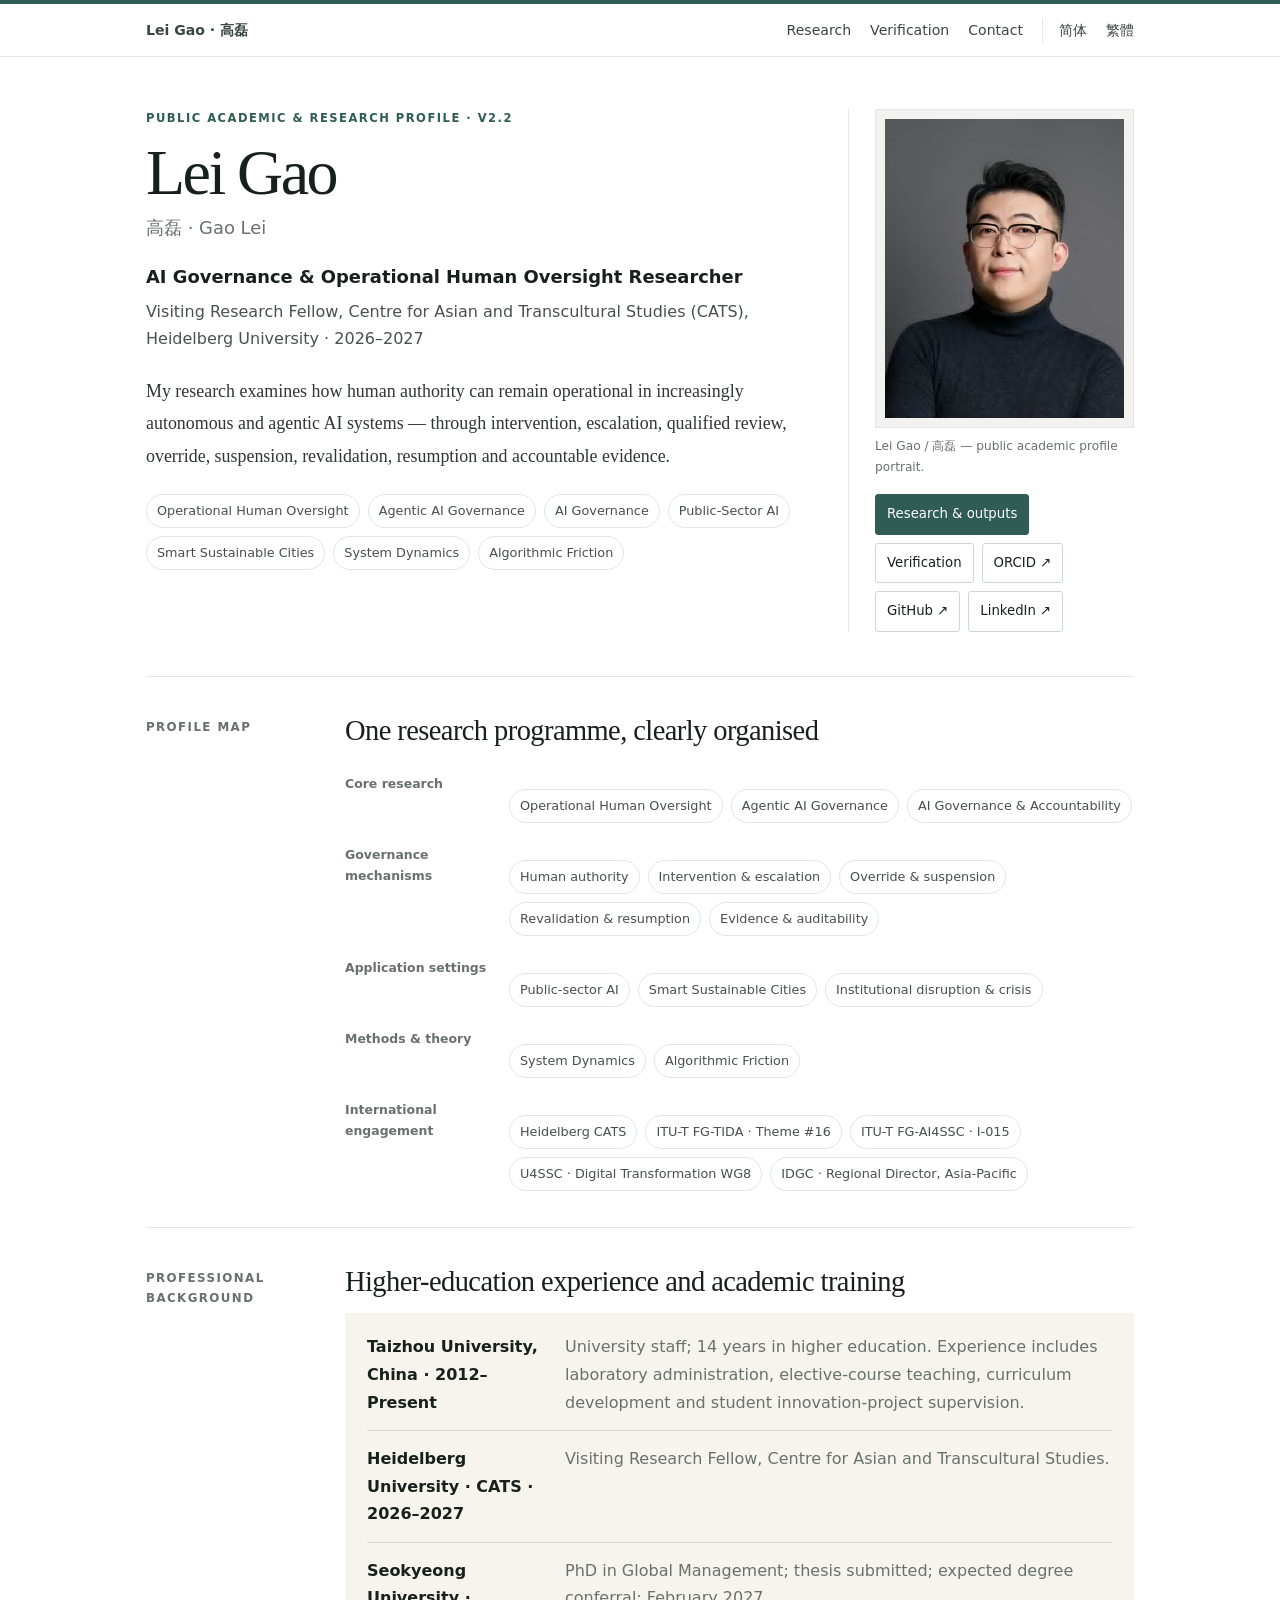
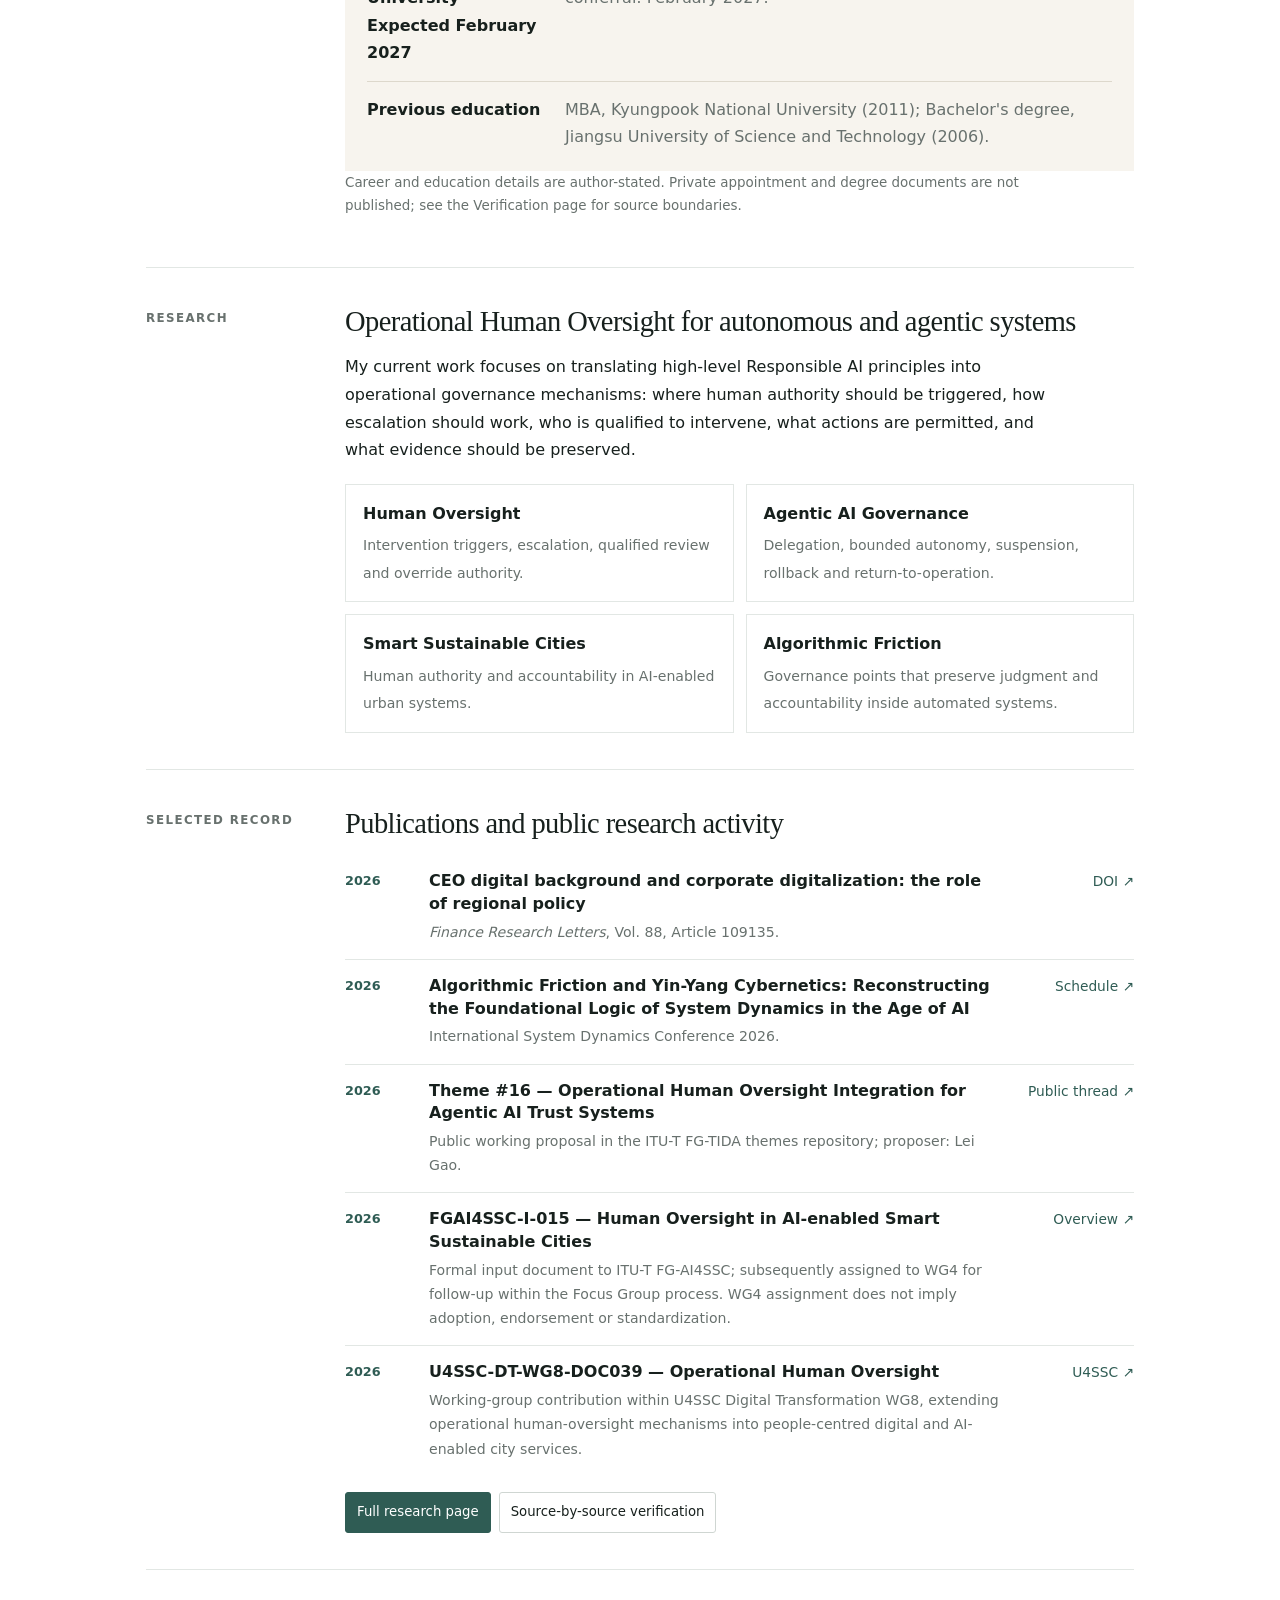
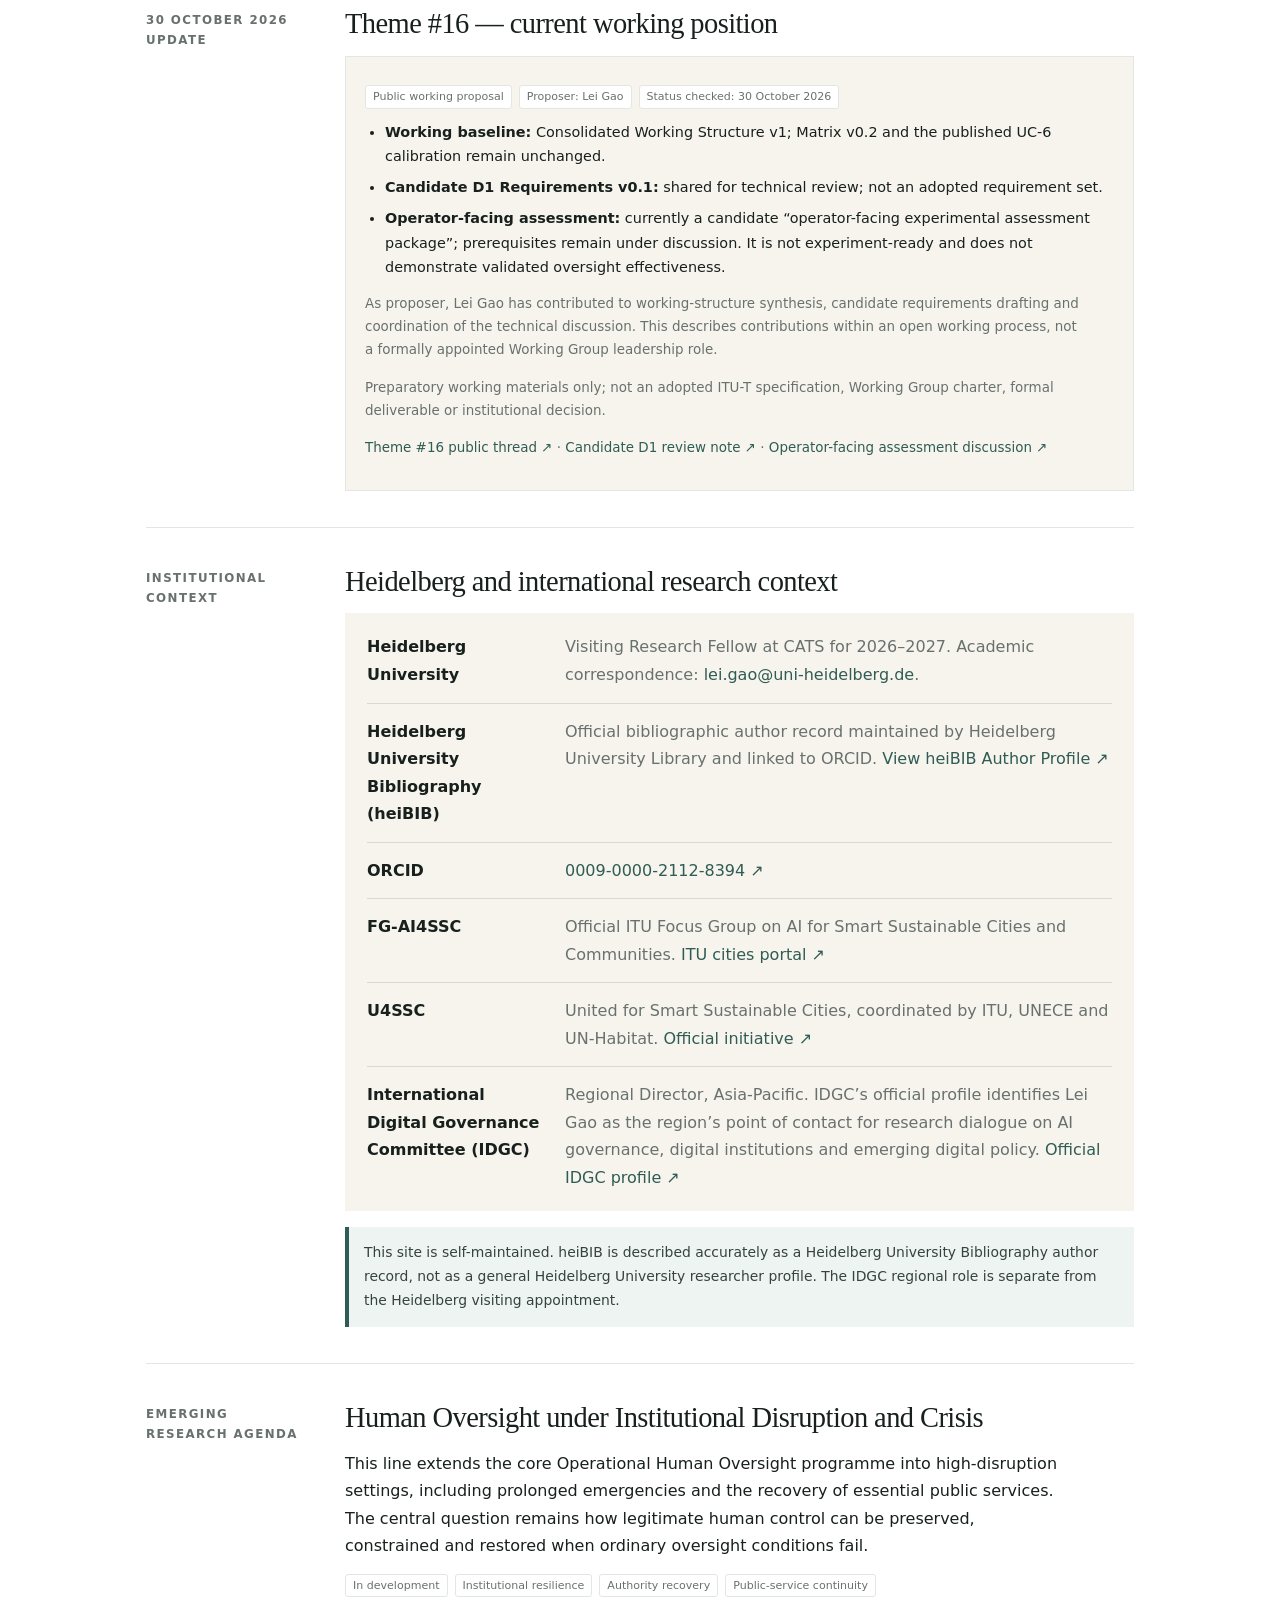
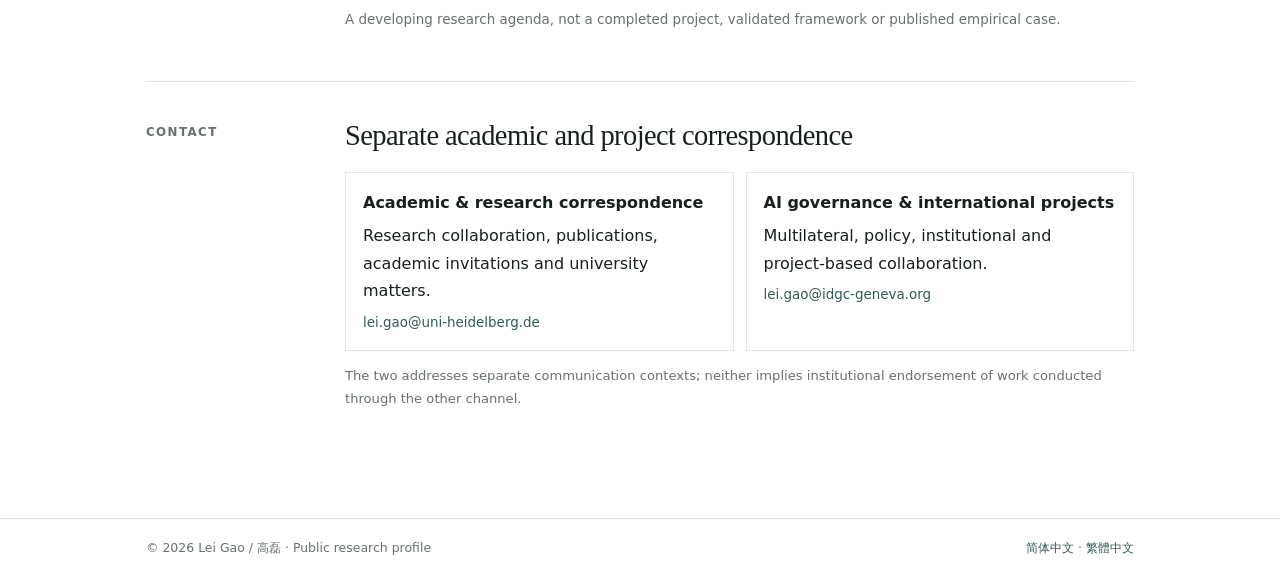
==== commit 9d48a4c7: "Publish final v2.2 research profile and verification updates" ====
--- a/index.html
+++ b/index.html
@@ -22,12 +22,12 @@
       {"@type":"WebPage","name":"Operational Human Oversight Integration for Agentic AI Trust Systems — Theme #16","url":"https://github.com/FG-TIDA/themes/issues/16"},{"@type":"ProfilePage","name":"Heidelberg University Bibliography (heiBIB) author record","url":"https://heibib.ub.uni-heidelberg.de/person/1420216929"}
     ]
   }
-}</script></head><body><div class="topline"></div><header><nav class="nav"><a class="brand" href="/">Lei Gao · 高磊</a><a class="desktop" href="/research.html">Research</a><a class="desktop" href="/verification.html">Verification</a><a class="desktop" href="#contact">Contact</a><a class="lang" href="/zh-cn.html">简体</a><a href="/zh-hant.html">繁體</a></nav></header><main class="wrap"><section class="hero"><div><div class="kicker">Public academic & research profile · v2.1</div><h1>Lei Gao</h1><div class="cn-name">高磊 · Gao Lei</div><div class="role">AI Governance &amp; Operational Human Oversight Researcher</div><div class="affil">Visiting Research Fellow, Centre for Asian and Transcultural Studies (CATS), Heidelberg University · 2026–2027</div><p class="summary">My research examines how human authority can remain operational in increasingly autonomous and agentic AI systems — through intervention, escalation, qualified review, override, suspension, revalidation, resumption and accountable evidence.</p><div class="tags"><span class="tag">Operational Human Oversight</span><span class="tag">Agentic AI Governance</span><span class="tag">AI Governance</span><span class="tag">Public-Sector AI</span><span class="tag">Smart Sustainable Cities</span><span class="tag">System Dynamics</span><span class="tag">Algorithmic Friction</span></div></div><aside class="hero-side"><div class="photo-wrap"><img class="portrait" src="/lei-gao-portrait.jpg" alt="Lei Gao (高磊), AI governance and human oversight researcher"></div><div class="caption">Lei Gao / 高磊 — public academic profile portrait.</div><div class="side-links"><a class="btn primary" href="/research.html">Research &amp; outputs</a><a class="btn" href="/verification.html">Verification</a><a class="btn" href="https://orcid.org/0009-0000-2112-8394">ORCID ↗</a><a class="btn" href="https://github.com/leigao-research">GitHub ↗</a><a class="btn" href="https://www.linkedin.com/in/lei-gao-cybernetics">LinkedIn ↗</a></div></aside></section>
-<section class="section" id="profile-map"><div class="label">Profile map</div><div class="content"><h2>One research programme, clearly organised</h2><div class="tag-groups"><div class="tag-group"><strong>Core research</strong><div class="tags"><a class="tag" href="/research.html#operational-human-oversight">Operational Human Oversight</a><a class="tag" href="/research.html#agentic-ai-governance">Agentic AI Governance</a><a class="tag" href="/research.html#governance-mechanisms">AI Governance &amp; Accountability</a></div></div><div class="tag-group"><strong>Governance mechanisms</strong><div class="tags"><span class="tag">Human authority</span><span class="tag">Intervention &amp; escalation</span><span class="tag">Override &amp; suspension</span><span class="tag">Revalidation &amp; resumption</span><span class="tag">Evidence &amp; auditability</span></div></div><div class="tag-group"><strong>Application settings</strong><div class="tags"><a class="tag" href="/research.html#smart-cities">Public-sector AI</a><a class="tag" href="/research.html#smart-cities">Smart Sustainable Cities</a><a class="tag" href="/research.html#emerging-agenda">Institutional disruption &amp; crisis</a></div></div><div class="tag-group"><strong>Methods &amp; theory</strong><div class="tags"><a class="tag" href="/research.html#systems-methods">System Dynamics</a><a class="tag" href="/research.html#systems-methods">Algorithmic Friction</a></div></div><div class="tag-group"><strong>International engagement</strong><div class="tags"><a class="tag" href="/verification.html#heidelberg">Heidelberg CATS</a><a class="tag" href="/verification.html#theme16">ITU-T FG-TIDA · Theme #16</a><a class="tag" href="/verification.html#fgaissc">ITU-T FG-AI4SSC · I-015</a><a class="tag" href="/verification.html#u4ssc">U4SSC · Digital Transformation WG8</a></div></div></div></div></section>
-<section class="section" id="professional-background"><div class="label">Professional background</div><div class="content"><h2>Higher-education experience and academic training</h2><div class="panel"><div class="row"><strong>Taizhou University, China · 2012–Present</strong><div class="muted">University staff; 14 years in higher education. Experience includes laboratory administration, elective-course teaching, curriculum development and student innovation-project supervision.</div></div><div class="row"><strong>Heidelberg University · CATS · 2026–2027</strong><div class="muted">Visiting Research Fellow, Centre for Asian and Transcultural Studies.</div></div><div class="row"><strong>Seokyeong University · Expected February 2027</strong><div class="muted">PhD in Global Management; thesis submitted; degree expected February 2027. Not yet conferred.</div></div><div class="row"><strong>Previous education</strong><div class="muted">MBA, Kyungpook National University (2011); Bachelor's degree, Jiangsu University of Science and Technology (2006).</div></div></div><p class="small">Career and education details are author-stated. Private appointment and degree documents are not published; see the Verification page for source boundaries.</p></div></section>
+}</script></head><body><div class="topline"></div><header><nav class="nav"><a class="brand" href="/">Lei Gao · 高磊</a><a class="desktop" href="/research.html">Research</a><a class="desktop" href="/verification.html">Verification</a><a class="desktop" href="#contact">Contact</a><a class="lang" href="/zh-cn.html">简体</a><a href="/zh-hant.html">繁體</a></nav></header><main class="wrap"><section class="hero"><div><div class="kicker">Public academic & research profile · v2.2</div><h1>Lei Gao</h1><div class="cn-name">高磊 · Gao Lei</div><div class="role">AI Governance &amp; Operational Human Oversight Researcher</div><div class="affil">Visiting Research Fellow, Centre for Asian and Transcultural Studies (CATS), Heidelberg University · 2026–2027</div><p class="summary">My research examines how human authority can remain operational in increasingly autonomous and agentic AI systems — through intervention, escalation, qualified review, override, suspension, revalidation, resumption and accountable evidence.</p><div class="tags"><span class="tag">Operational Human Oversight</span><span class="tag">Agentic AI Governance</span><span class="tag">AI Governance</span><span class="tag">Public-Sector AI</span><span class="tag">Smart Sustainable Cities</span><span class="tag">System Dynamics</span><span class="tag">Algorithmic Friction</span></div></div><aside class="hero-side"><div class="photo-wrap"><img class="portrait" src="/lei-gao-portrait.jpg" alt="Lei Gao (高磊), AI governance and human oversight researcher"></div><div class="caption">Lei Gao / 高磊 — public academic profile portrait.</div><div class="side-links"><a class="btn primary" href="/research.html">Research &amp; outputs</a><a class="btn" href="/verification.html">Verification</a><a class="btn" href="https://orcid.org/0009-0000-2112-8394">ORCID ↗</a><a class="btn" href="https://github.com/leigao-research">GitHub ↗</a><a class="btn" href="https://www.linkedin.com/in/lei-gao-cybernetics">LinkedIn ↗</a></div></aside></section>
+<section class="section" id="profile-map"><div class="label">Profile map</div><div class="content"><h2>One research programme, clearly organised</h2><div class="tag-groups"><div class="tag-group"><strong>Core research</strong><div class="tags"><a class="tag" href="/research.html#operational-human-oversight">Operational Human Oversight</a><a class="tag" href="/research.html#agentic-ai-governance">Agentic AI Governance</a><a class="tag" href="/research.html#governance-mechanisms">AI Governance &amp; Accountability</a></div></div><div class="tag-group"><strong>Governance mechanisms</strong><div class="tags"><span class="tag">Human authority</span><span class="tag">Intervention &amp; escalation</span><span class="tag">Override &amp; suspension</span><span class="tag">Revalidation &amp; resumption</span><span class="tag">Evidence &amp; auditability</span></div></div><div class="tag-group"><strong>Application settings</strong><div class="tags"><a class="tag" href="/research.html#smart-cities">Public-sector AI</a><a class="tag" href="/research.html#smart-cities">Smart Sustainable Cities</a><a class="tag" href="/research.html#emerging-agenda">Institutional disruption &amp; crisis</a></div></div><div class="tag-group"><strong>Methods &amp; theory</strong><div class="tags"><a class="tag" href="/research.html#systems-methods">System Dynamics</a><a class="tag" href="/research.html#systems-methods">Algorithmic Friction</a></div></div><div class="tag-group"><strong>International engagement</strong><div class="tags"><a class="tag" href="/verification.html#heidelberg">Heidelberg CATS</a><a class="tag" href="/verification.html#theme16">ITU-T FG-TIDA · Theme #16</a><a class="tag" href="/verification.html#fgaissc">ITU-T FG-AI4SSC · I-015</a><a class="tag" href="/verification.html#u4ssc">U4SSC · Digital Transformation WG8</a><a class="tag" href="/verification.html#idgc">IDGC · Regional Director, Asia-Pacific</a></div></div></div></div></section>
+<section class="section" id="professional-background"><div class="label">Professional background</div><div class="content"><h2>Higher-education experience and academic training</h2><div class="panel"><div class="row"><strong>Taizhou University, China · 2012–Present</strong><div class="muted">University staff; 14 years in higher education. Experience includes laboratory administration, elective-course teaching, curriculum development and student innovation-project supervision.</div></div><div class="row"><strong>Heidelberg University · CATS · 2026–2027</strong><div class="muted">Visiting Research Fellow, Centre for Asian and Transcultural Studies.</div></div><div class="row"><strong>Seokyeong University · Expected February 2027</strong><div class="muted">PhD in Global Management; thesis submitted; expected degree conferral: February 2027.</div></div><div class="row"><strong>Previous education</strong><div class="muted">MBA, Kyungpook National University (2011); Bachelor's degree, Jiangsu University of Science and Technology (2006).</div></div></div><p class="small">Career and education details are author-stated. Private appointment and degree documents are not published; see the Verification page for source boundaries.</p></div></section>
 <section class="section"><div class="label">Research</div><div class="content"><h2>Operational Human Oversight for autonomous and agentic systems</h2><p>My current work focuses on translating high-level Responsible AI principles into operational governance mechanisms: where human authority should be triggered, how escalation should work, who is qualified to intervene, what actions are permitted, and what evidence should be preserved.</p><div class="focus-grid"><div class="focus-item"><strong>Human Oversight</strong><span>Intervention triggers, escalation, qualified review and override authority.</span></div><div class="focus-item"><strong>Agentic AI Governance</strong><span>Delegation, bounded autonomy, suspension, rollback and return-to-operation.</span></div><div class="focus-item"><strong>Smart Sustainable Cities</strong><span>Human authority and accountability in AI-enabled urban systems.</span></div><div class="focus-item"><strong>Algorithmic Friction</strong><span>Governance points that preserve judgment and accountability inside automated systems.</span></div></div></div></section>
 <section class="section"><div class="label">Selected record</div><div class="content"><h2>Publications and public research activity</h2><div class="work-list"><div class="work"><div class="year">2026</div><div><div class="work-title">CEO digital background and corporate digitalization: the role of regional policy</div><div class="work-detail"><em>Finance Research Letters</em>, Vol. 88, Article 109135.</div></div><div class="work-link"><a href="https://doi.org/10.1016/j.frl.2025.109135">DOI ↗</a></div></div><div class="work"><div class="year">2026</div><div><div class="work-title">Algorithmic Friction and Yin-Yang Cybernetics: Reconstructing the Foundational Logic of System Dynamics in the Age of AI</div><div class="work-detail">International System Dynamics Conference 2026.</div></div><div class="work-link"><a href="https://isdc.systemdynamics.org/schedule/tabular?day=2">Schedule ↗</a></div></div><div class="work"><div class="year">2026</div><div><div class="work-title">Theme #16 — Operational Human Oversight Integration for Agentic AI Trust Systems</div><div class="work-detail">Public working proposal in the ITU-T FG-TIDA themes repository; proposer: Lei Gao.</div></div><div class="work-link"><a href="https://github.com/FG-TIDA/themes/issues/16">Public thread ↗</a></div></div><div class="work"><div class="year">2026</div><div><div class="work-title">FGAI4SSC-I-015 — Human Oversight in AI-enabled Smart Sustainable Cities</div><div class="work-detail">Formal input document to ITU-T FG-AI4SSC; subsequently assigned to WG4 for follow-up within the Focus Group process. WG4 assignment does not imply adoption, endorsement or standardization.</div></div><div class="work-link"><a href="https://github.com/leigao-research/human-oversight-research/blob/main/smart-cities/FGAI4SSC-I-015-overview.md">Overview ↗</a></div></div><div class="work"><div class="year">2026</div><div><div class="work-title">U4SSC-DT-WG8-DOC039 — Operational Human Oversight</div><div class="work-detail">Working-group contribution within U4SSC Digital Transformation WG8, extending operational human-oversight mechanisms into people-centred digital and AI-enabled city services.</div></div><div class="work-link"><a href="https://u4ssc.itu.int/">U4SSC ↗</a></div></div></div><div class="actions"><a class="btn primary" href="/research.html">Full research page</a><a class="btn" href="/verification.html">Source-by-source verification</a></div></div></section>
-<section class="section" id="theme16-update"><div class="label">October 2026 update</div><div class="content"><h2>Theme #16 — current working position</h2><div class="progress-panel"><div class="status-line"><span class="status-chip">Public working proposal</span><span class="status-chip">Proposer: Lei Gao</span><span class="status-chip">Status checked: 26 October 2026</span></div><ul><li><strong>Working structure:</strong> Consolidated Working Structure v1; requirements discussion baseline: Matrix v0.2.</li><li><strong>UC-6 Stage 0:</strong> bounded, reproducible calibration of selected mapping semantics. It does not demonstrate meaningful or authenticated human review, operational oversight capacity, live enforcement or successful control transfer.</li><li><strong>UC-4:</strong> deferred-action mapping remains a candidate, dependent on an originating versioned source case and agreed expected observations.</li><li><strong>Candidate D1 Requirements v0.1:</strong> shared for technical review; not an adopted requirement set.</li><li><strong>Operator-facing assessment:</strong> candidate protocol design only; not experimental-ready and not evidence of validated oversight effectiveness.</li></ul><p class="small">Preparatory working materials only; not an adopted ITU-T specification, Working Group charter, formal deliverable or institutional decision.</p><p class="small"><a href="https://github.com/FG-TIDA/themes/issues/16">Theme #16 public thread ↗</a> · <a href="https://github.com/FG-TIDA/themes/issues/16#issuecomment-6410760711">Candidate D1 review note ↗</a></p></div></div></section>
-<section class="section"><div class="label">Institutional context</div><div class="content"><h2>Heidelberg and international research context</h2><div class="panel"><div class="row"><strong>Heidelberg University</strong><div class="muted">Visiting Research Fellow at CATS for 2026–2027. Academic correspondence: <a href="mailto:lei.gao@uni-heidelberg.de">lei.gao@uni-heidelberg.de</a>.</div></div><div class="row"><strong>Heidelberg University Bibliography (heiBIB)</strong><div class="muted">Official bibliographic author record maintained by Heidelberg University Library and linked to ORCID. <a href="https://heibib.ub.uni-heidelberg.de/person/1420216929">View heiBIB Author Profile ↗</a></div></div><div class="row"><strong>ORCID</strong><div class="muted"><a href="https://orcid.org/0009-0000-2112-8394">0009-0000-2112-8394 ↗</a></div></div><div class="row"><strong>FG-AI4SSC</strong><div class="muted">Official ITU Focus Group on AI for Smart Sustainable Cities and Communities. <a href="https://www.itu.int/cities/">ITU cities portal ↗</a></div></div><div class="row"><strong>U4SSC</strong><div class="muted">United for Smart Sustainable Cities, coordinated by ITU, UNECE and UN-Habitat. <a href="https://u4ssc.itu.int/">Official initiative ↗</a></div></div></div><div class="note">This site is self-maintained. heiBIB is described accurately as a Heidelberg University Bibliography author record, not as a general Heidelberg University researcher profile.</div></div></section>
-<section class="section" id="emerging-agenda"><div class="label">Emerging research agenda</div><div class="content"><h2>Human Oversight under Institutional Disruption and Crisis</h2><p>An emerging line of inquiry examines how legitimate human authority, intervention and accountability can be preserved or restored when institutions, personnel, delegated mandates, evidence channels or essential public-service arrangements are disrupted.</p><div class="status-line"><span class="status-chip">In development</span><span class="status-chip">Institutional resilience</span><span class="status-chip">Authority recovery</span><span class="status-chip">Public-service continuity</span></div><p class="small">A developing research agenda, not a completed project, validated framework or published empirical case.</p></div></section>
+<section class="section" id="theme16-update"><div class="label">30 October 2026 update</div><div class="content"><h2>Theme #16 — current working position</h2><div class="progress-panel"><div class="status-line"><span class="status-chip">Public working proposal</span><span class="status-chip">Proposer: Lei Gao</span><span class="status-chip">Status checked: 30 October 2026</span></div><ul><li><strong>Working baseline:</strong> Consolidated Working Structure v1; Matrix v0.2 and the published UC-6 calibration remain unchanged.</li><li><strong>Candidate D1 Requirements v0.1:</strong> shared for technical review; not an adopted requirement set.</li><li><strong>Operator-facing assessment:</strong> currently a candidate “operator-facing experimental assessment package”; prerequisites remain under discussion. It is not experiment-ready and does not demonstrate validated oversight effectiveness.</li></ul><p class="small">As proposer, Lei Gao has contributed to working-structure synthesis, candidate requirements drafting and coordination of the technical discussion. This describes contributions within an open working process, not a formally appointed Working Group leadership role.</p><p class="small">Preparatory working materials only; not an adopted ITU-T specification, Working Group charter, formal deliverable or institutional decision.</p><p class="small"><a href="https://github.com/FG-TIDA/themes/issues/16">Theme #16 public thread ↗</a> · <a href="https://github.com/FG-TIDA/themes/issues/16#issuecomment-6410760711">Candidate D1 review note ↗</a> · <a href="https://github.com/FG-TIDA/themes/issues/16#issuecomment-6417669550">Operator-facing assessment discussion ↗</a></p></div></div></section>
+<section class="section"><div class="label">Institutional context</div><div class="content"><h2>Heidelberg and international research context</h2><div class="panel"><div class="row"><strong>Heidelberg University</strong><div class="muted">Visiting Research Fellow at CATS for 2026–2027. Academic correspondence: <a href="mailto:lei.gao@uni-heidelberg.de">lei.gao@uni-heidelberg.de</a>.</div></div><div class="row"><strong>Heidelberg University Bibliography (heiBIB)</strong><div class="muted">Official bibliographic author record maintained by Heidelberg University Library and linked to ORCID. <a href="https://heibib.ub.uni-heidelberg.de/person/1420216929">View heiBIB Author Profile ↗</a></div></div><div class="row"><strong>ORCID</strong><div class="muted"><a href="https://orcid.org/0009-0000-2112-8394">0009-0000-2112-8394 ↗</a></div></div><div class="row"><strong>FG-AI4SSC</strong><div class="muted">Official ITU Focus Group on AI for Smart Sustainable Cities and Communities. <a href="https://www.itu.int/cities/">ITU cities portal ↗</a></div></div><div class="row"><strong>U4SSC</strong><div class="muted">United for Smart Sustainable Cities, coordinated by ITU, UNECE and UN-Habitat. <a href="https://u4ssc.itu.int/">Official initiative ↗</a></div></div><div class="row"><strong>International Digital Governance Committee (IDGC)</strong><div class="muted">Regional Director, Asia-Pacific. IDGC’s official profile identifies Lei Gao as the region’s point of contact for research dialogue on AI governance, digital institutions and emerging digital policy. <a href="https://idgc-geneva.org/">Official IDGC profile ↗</a></div></div></div><div class="note">This site is self-maintained. heiBIB is described accurately as a Heidelberg University Bibliography author record, not as a general Heidelberg University researcher profile. The IDGC regional role is separate from the Heidelberg visiting appointment.</div></div></section>
+<section class="section" id="emerging-agenda"><div class="label">Emerging research agenda</div><div class="content"><h2>Human Oversight under Institutional Disruption and Crisis</h2><p>This line extends the core Operational Human Oversight programme into high-disruption settings, including prolonged emergencies and the recovery of essential public services. The central question remains how legitimate human control can be preserved, constrained and restored when ordinary oversight conditions fail.</p><div class="status-line"><span class="status-chip">In development</span><span class="status-chip">Institutional resilience</span><span class="status-chip">Authority recovery</span><span class="status-chip">Public-service continuity</span></div><p class="small">A developing research agenda, not a completed project, validated framework or published empirical case.</p></div></section>
 <section class="section" id="contact"><div class="label">Contact</div><div class="content"><h2>Separate academic and project correspondence</h2><div class="contact-grid"><div class="contact-card"><strong>Academic & research correspondence</strong><p>Research collaboration, publications, academic invitations and university matters.</p><p class="source"><a href="mailto:lei.gao@uni-heidelberg.de">lei.gao@uni-heidelberg.de</a></p></div><div class="contact-card"><strong>AI governance & international projects</strong><p>Multilateral, policy, institutional and project-based collaboration.</p><p class="source"><a href="mailto:lei.gao@idgc-geneva.org">lei.gao@idgc-geneva.org</a></p></div></div><div class="scope">The two addresses separate communication contexts; neither implies institutional endorsement of work conducted through the other channel.</div></div></section></main><footer><div class="footer"><span>© 2026 Lei Gao / 高磊 · Public research profile</span><span><a href="/zh-cn.html">简体中文</a> · <a href="/zh-hant.html">繁體中文</a></span></div></footer></body></html>
